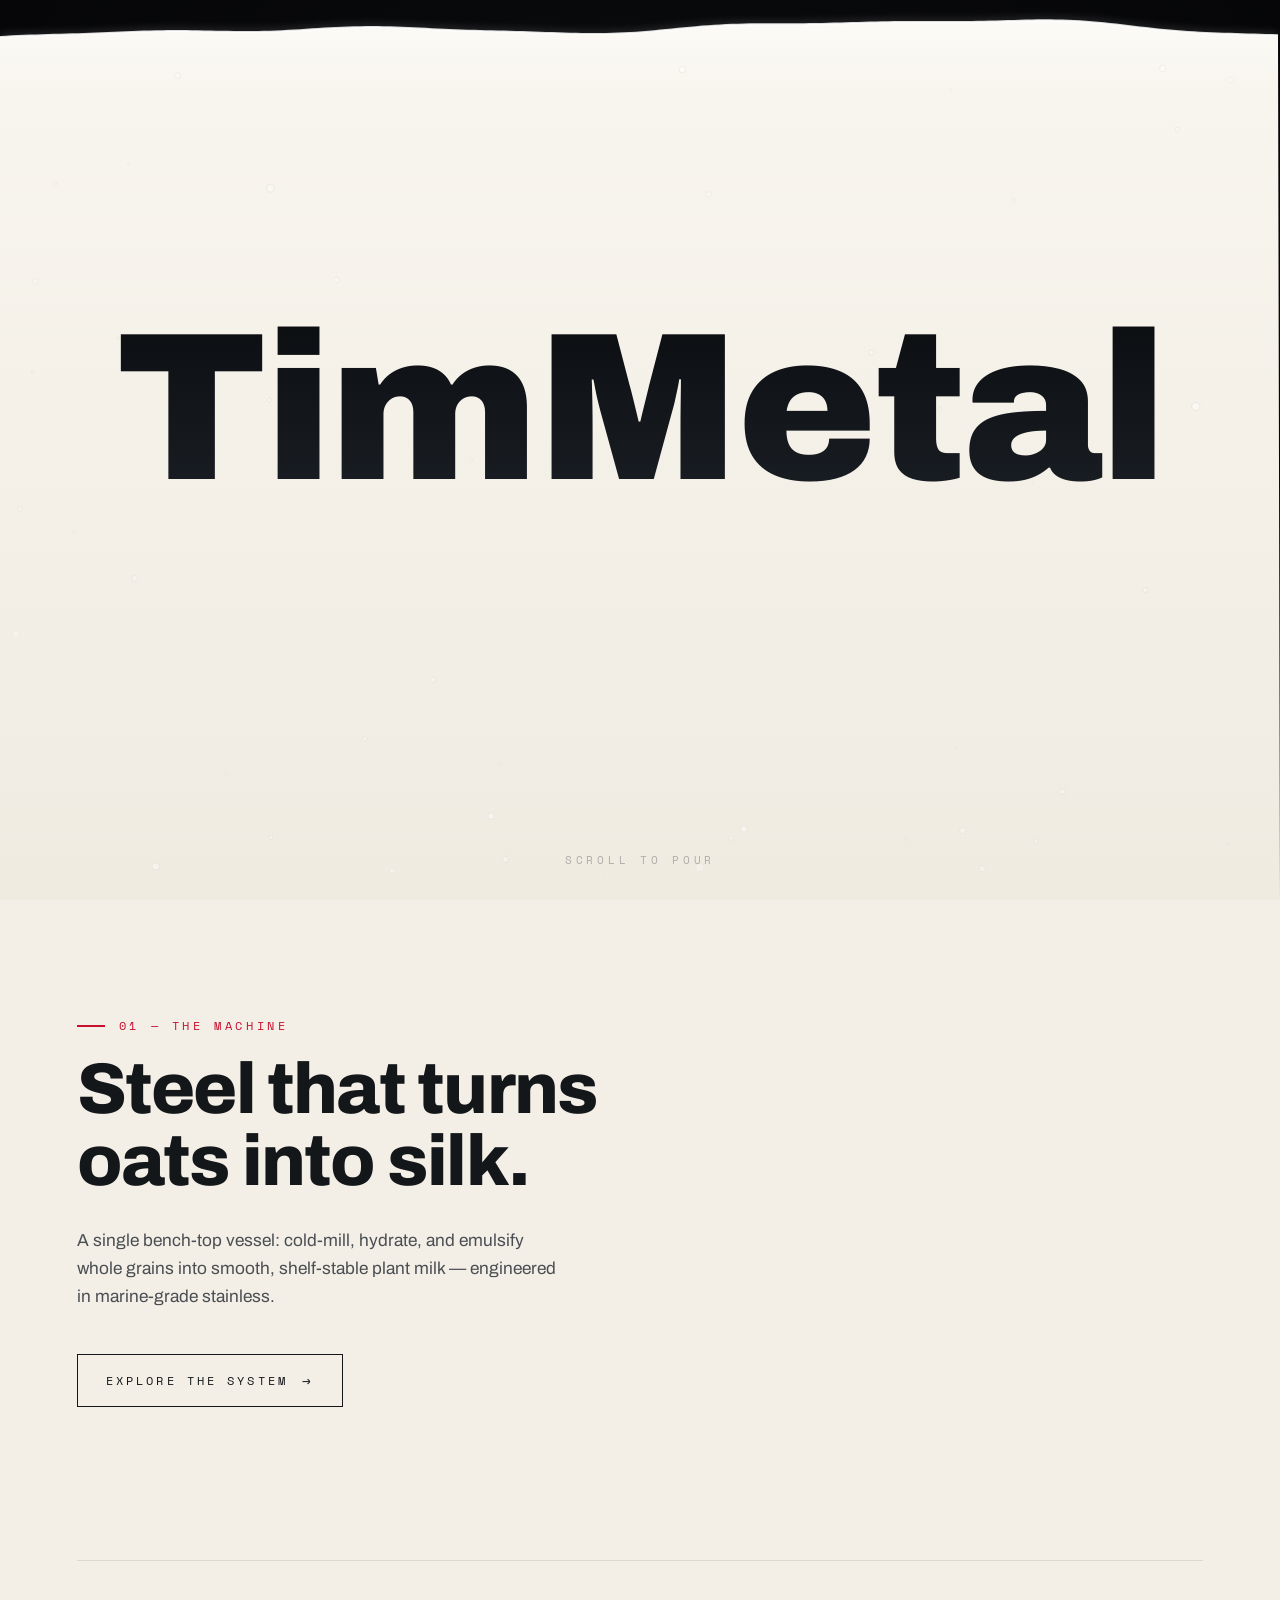
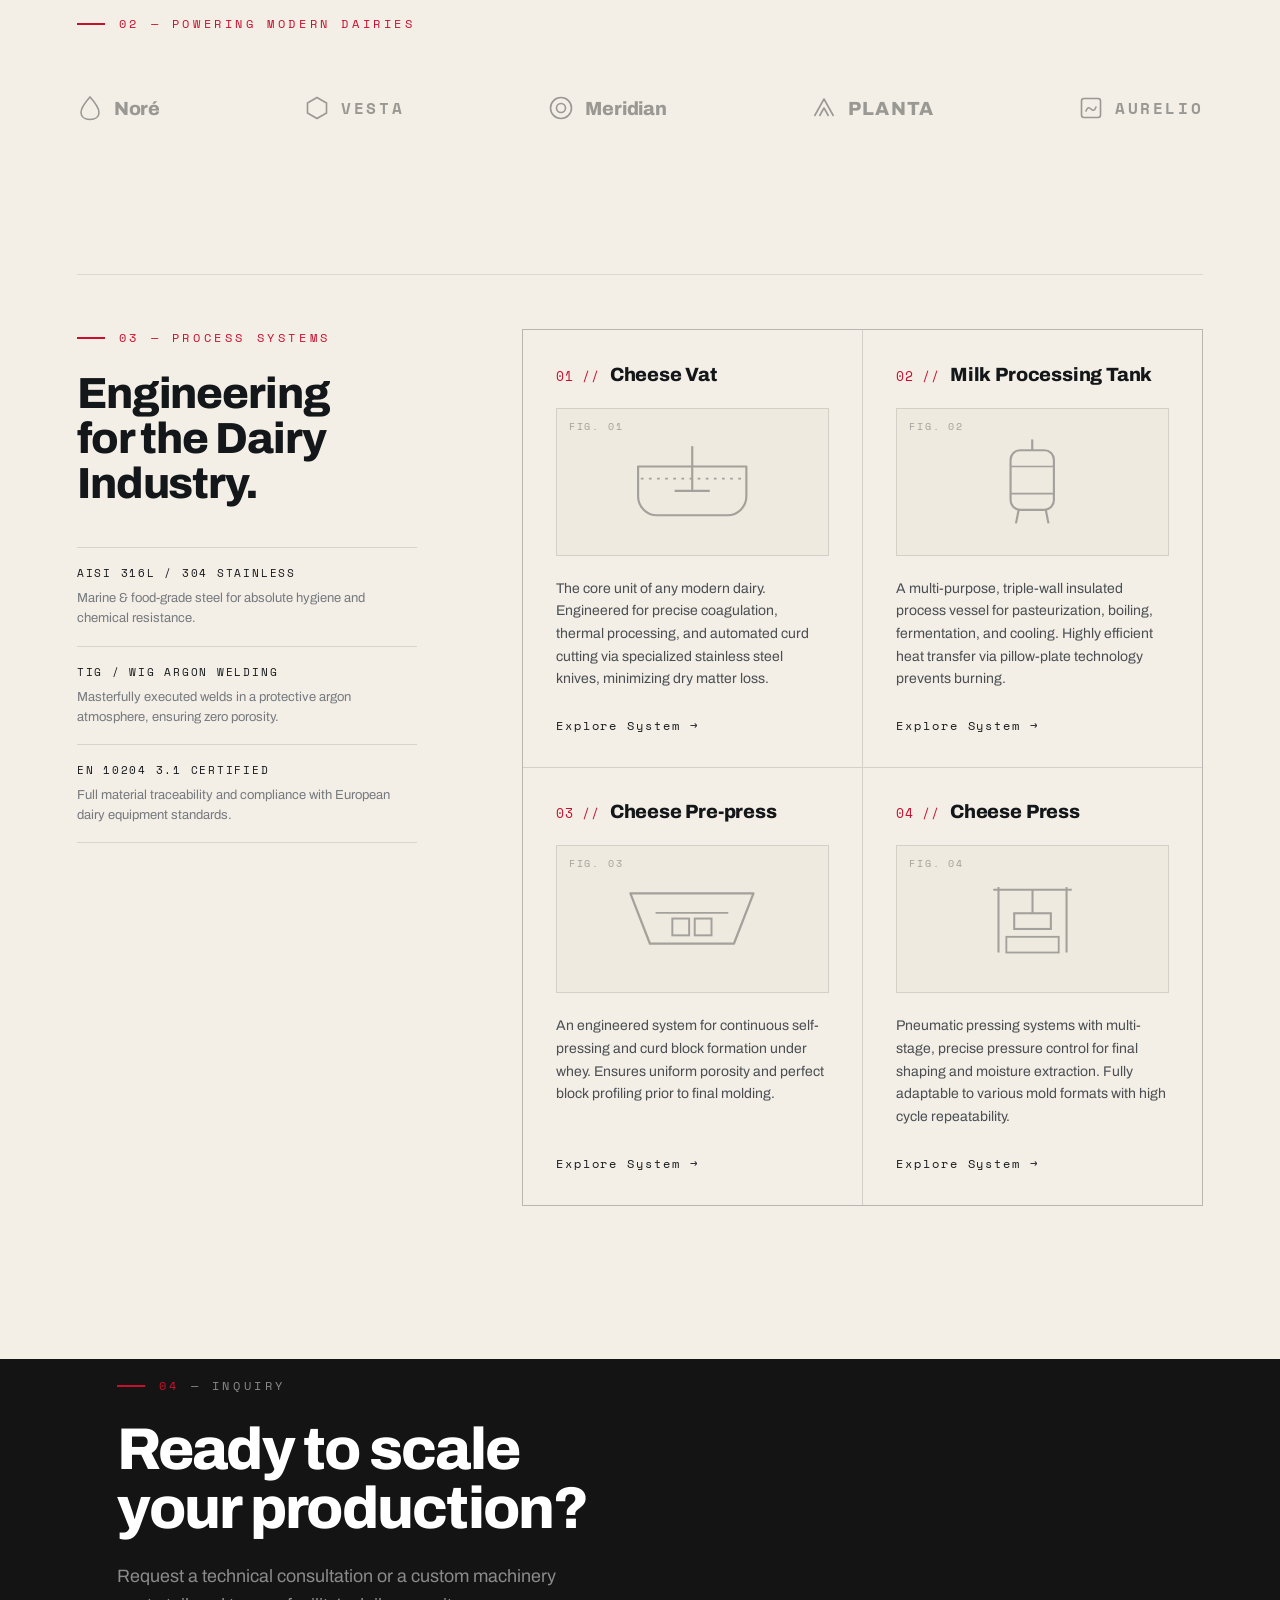
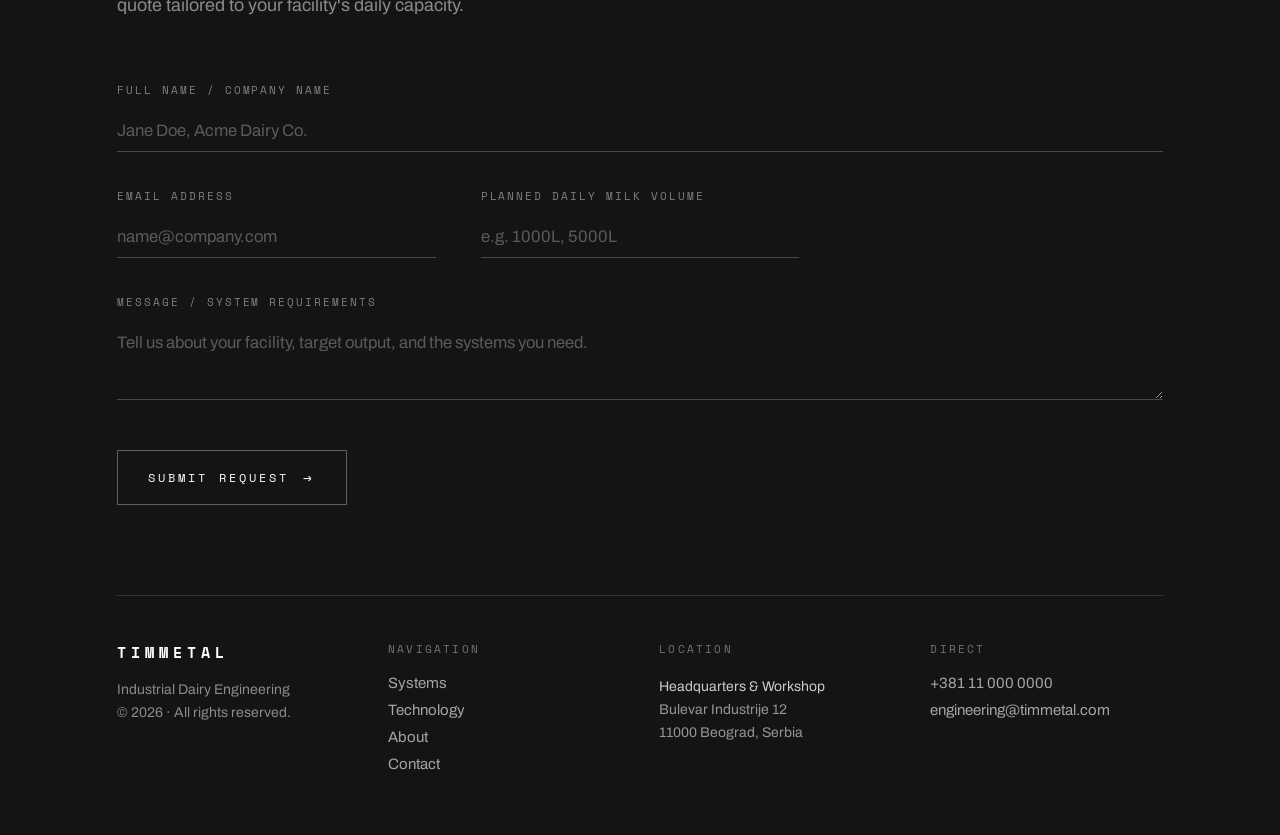
==== app/index.html @ 9f454fc5 "Dodat samo app folder" ====
<!DOCTYPE html>
<html lang="en">
<head>
<meta charset="utf-8">
<meta name="viewport" content="width=device-width, initial-scale=1">
<title>TimMetal — Industrial Dairy Engineering</title>
<meta name="description" content="TimMetal — plant-milk machines and dairy process systems, engineered in marine-grade stainless steel.">
<link rel="preconnect" href="https://fonts.googleapis.com">
<link rel="preconnect" href="https://fonts.gstatic.com" crossorigin>
<link href="https://fonts.googleapis.com/css2?family=Archivo:wght@600;800;900&family=Space+Mono:wght@400;700&display=swap" rel="stylesheet">
<link rel="stylesheet" href="./css/styles.css">
</head>
<body>
<div style="position:relative; width:100%; background:#F3EFE6; font-family:'Archivo', system-ui, sans-serif; -webkit-font-smoothing:antialiased;">

  <!-- Fixed nav — hidden until the pour completes, then fades onto the white ground -->
  <nav id="tm-nav" style="position:fixed; top:0; left:0; right:0; z-index:50; display:flex; align-items:center; justify-content:space-between; padding:22px clamp(20px,4vw,52px); opacity:0; transition:opacity .9s ease; pointer-events:none;">
    <div style="font-family:'Space Mono', monospace; font-size:13px; letter-spacing:0.34em; color:#14171A; font-weight:700;">TIMMETAL</div>
    <div style="display:flex; gap:clamp(16px,3vw,40px); font-family:'Space Mono', monospace; font-size:12px; letter-spacing:0.22em; color:#5a5e63; pointer-events:auto;">
      <span class="tm-link" style="cursor:pointer;">PRODUCT</span><span class="tm-link" style="cursor:pointer;">PROCESS</span><span class="tm-link" style="cursor:pointer;">CONTACT</span>
    </div>
  </nav>

  <!-- Cream lid: hero + main scroll up as one solid layer, wiping to reveal the dark section -->
  <div class="tm-lid">

  <!-- HERO — the canvas paints the entire reveal (black ground, ghost outline, milk, inverted text) -->
  <section style="position:relative; width:100%; height:100svh; min-height:560px; overflow:hidden; background:#050506;">
    <canvas id="tm-canvas" style="position:absolute; inset:0; width:100%; height:100%; display:block;"></canvas>

    <!-- Tagline sits just under the wordmark; fades in once the milk has settled -->
    <div id="tm-tagline" style="position:absolute; left:0; right:0; top:57%; text-align:center; opacity:0; transform:translateY(10px); transition:opacity 1s ease .2s, transform 1s ease .2s; pointer-events:none; font-family:'Space Mono', monospace; font-size:clamp(10px,1.05vw,14px); letter-spacing:0.42em; color:#3c4045;">PLANT&#8209;MILK MACHINES &middot; ENGINEERED IN STEEL</div>

    <!-- Soft scroll affordance — never a hard lock, scrolling just pours faster -->
    <div id="tm-hint" style="position:absolute; left:0; right:0; bottom:32px; text-align:center; opacity:0.5; transition:opacity .6s ease; font-family:'Space Mono', monospace; font-size:11px; letter-spacing:0.34em; color:#6a6f76; pointer-events:none;">SCROLL TO POUR</div>
  </section>

  <!-- The site continues seamlessly from the white milk ground -->
  <main style="position:relative; background:#F3EFE6; color:#14171A; padding:clamp(84px,13vh,170px) clamp(22px,6vw,96px) clamp(110px,17vh,210px);">
    <div style="max-width:1200px; margin:0 auto;">
      <div style="display:flex; align-items:center; gap:14px; font-family:'Space Mono', monospace; font-size:12px; letter-spacing:0.3em; color:var(--tm-red);"><span style="width:28px; height:2px; background:var(--tm-red);"></span>01 &mdash; THE MACHINE</div>
      <h2 style="margin:20px 0 0; font-weight:800; font-size:clamp(34px,5.6vw,78px); line-height:1.0; letter-spacing:-0.025em; max-width:15ch; text-wrap:balance;">Steel that turns oats into silk.</h2>
      <p style="margin:30px 0 0; max-width:48ch; font-size:clamp(15px,1.35vw,19px); line-height:1.6; color:#4a4e53;">A single bench-top vessel: cold-mill, hydrate, and emulsify whole grains into smooth, shelf-stable plant milk &mdash; engineered in marine-grade stainless.</p>
      <div class="tm-btn-ink" style="margin-top:44px; display:inline-flex; align-items:center; gap:14px; padding:15px 28px; border:1px solid var(--tm-ink); font-family:'Space Mono', monospace; font-size:12px; letter-spacing:0.26em; color:var(--tm-ink); cursor:pointer;">EXPLORE THE SYSTEM <span style="font-size:14px;">&rarr;</span></div>

      <!-- SECTION 2 — Social proof. Same ground, type and alignment; airy whitespace; monochrome logos that lift on hover. -->
      <section style="margin-top:clamp(96px,17vh,210px); padding-top:clamp(40px,6vh,72px); border-top:1px solid rgba(20,23,26,0.1);">
        <div style="display:flex; align-items:center; gap:14px; font-family:'Space Mono', monospace; font-size:12px; letter-spacing:0.3em; color:var(--tm-red);"><span style="width:28px; height:2px; background:var(--tm-red);"></span>02 &mdash; POWERING MODERN DAIRIES</div>

        <div style="margin-top:clamp(48px,7vh,84px); margin-bottom:clamp(16px,3vh,40px); display:flex; flex-wrap:wrap; align-items:center; justify-content:space-between; gap:clamp(36px,5vw,72px); color:#14171A;">

          <!-- Each logo: icon mark + wordmark, monochrome, dimmed by default, full strength on hover -->
          <div class="tm-logo" style="flex:0 1 auto; display:flex; align-items:center; gap:11px; opacity:0.4; cursor:pointer;">
            <svg width="26" height="26" viewBox="0 0 26 26" fill="none" aria-hidden="true"><path d="M13 2C13 2 4 12 4 17.5C4 22 8 24.5 13 24.5C18 24.5 22 22 22 17.5C22 12 13 2 13 2Z" stroke="currentColor" stroke-width="1.6"/></svg>
            <span style="font-family:'Archivo', sans-serif; font-weight:800; font-size:19px; letter-spacing:-0.01em;">Nor&eacute;</span>
          </div>

          <div class="tm-logo" style="flex:0 1 auto; display:flex; align-items:center; gap:11px; opacity:0.4; cursor:pointer;">
            <svg width="26" height="26" viewBox="0 0 26 26" fill="none" aria-hidden="true"><path d="M13 2.5L22.5 8V18L13 23.5L3.5 18V8L13 2.5Z" stroke="currentColor" stroke-width="1.6"/></svg>
            <span style="font-family:'Space Mono', monospace; font-weight:700; font-size:16px; letter-spacing:0.16em;">VESTA</span>
          </div>

          <div class="tm-logo" style="flex:0 1 auto; display:flex; align-items:center; gap:11px; opacity:0.4; cursor:pointer;">
            <svg width="26" height="26" viewBox="0 0 26 26" fill="none" aria-hidden="true"><circle cx="13" cy="13" r="10.5" stroke="currentColor" stroke-width="1.6"/><circle cx="13" cy="13" r="4.5" stroke="currentColor" stroke-width="1.6"/></svg>
            <span style="font-family:'Archivo', sans-serif; font-weight:800; font-size:19px; letter-spacing:-0.01em;">Meridian</span>
          </div>

          <div class="tm-logo" style="flex:0 1 auto; display:flex; align-items:center; gap:11px; opacity:0.4; cursor:pointer;">
            <svg width="26" height="26" viewBox="0 0 26 26" fill="none" aria-hidden="true"><path d="M3.5 21L13 4L22.5 21" stroke="currentColor" stroke-width="1.6" stroke-linejoin="round"/><path d="M8.5 21L13 13L17.5 21" stroke="currentColor" stroke-width="1.6" stroke-linejoin="round"/></svg>
            <span style="font-family:'Archivo', sans-serif; font-weight:800; font-size:19px; letter-spacing:0.06em;">PLANTA</span>
          </div>

          <div class="tm-logo" style="flex:0 1 auto; display:flex; align-items:center; gap:11px; opacity:0.4; cursor:pointer;">
            <svg width="26" height="26" viewBox="0 0 26 26" fill="none" aria-hidden="true"><rect x="3.5" y="3.5" width="19" height="19" rx="2.5" stroke="currentColor" stroke-width="1.6"/><path d="M8 16C9.5 12 11 12 13 14C15 16 16.5 16 18 12" stroke="currentColor" stroke-width="1.6" stroke-linecap="round"/></svg>
            <span style="font-family:'Space Mono', monospace; font-weight:700; font-size:16px; letter-spacing:0.16em;">AURELIO</span>
          </div>

        </div>
      </section>

      <!-- SECTION 3 — Process systems catalogue. Heading left, hairline 2x2 product grid right. -->
      <section style="margin-top:clamp(96px,17vh,210px); padding-top:clamp(40px,6vh,72px); border-top:1px solid rgba(20,23,26,0.1); display:flex; flex-wrap:wrap; gap:clamp(40px,5vw,76px);">

        <!-- Heading column — sticky so it stays locked while the cards scroll past -->
        <div data-sticky-col style="flex:1 1 300px; min-width:260px;">
          <div style="display:flex; align-items:center; gap:14px; font-family:'Space Mono', monospace; font-size:12px; letter-spacing:0.3em; color:var(--tm-red);"><span style="width:28px; height:2px; background:var(--tm-red);"></span>03 &mdash; PROCESS SYSTEMS</div>
          <h2 style="margin:26px 0 0; font-weight:800; font-size:clamp(30px,3.4vw,52px); line-height:1.03; letter-spacing:-0.025em; max-width:12ch; text-wrap:balance; color:var(--tm-ink);">Engineering for the Dairy Industry.</h2>

          <!-- Engineering-standards validation: hairline-separated, muted -->
          <div style="margin-top:clamp(34px,4.5vh,56px); max-width:340px; border-bottom:1px solid rgba(20,23,26,0.12);">
            <div style="padding:17px 0; border-top:1px solid rgba(20,23,26,0.12);">
              <div style="font-family:'Space Mono', monospace; font-size:11px; letter-spacing:0.16em; color:var(--tm-ink);">AISI 316L / 304 STAINLESS</div>
              <div style="margin-top:7px; font-size:13px; line-height:1.55; color:#76797e;">Marine &amp; food-grade steel for absolute hygiene and chemical resistance.</div>
            </div>
            <div style="padding:17px 0; border-top:1px solid rgba(20,23,26,0.12);">
              <div style="font-family:'Space Mono', monospace; font-size:11px; letter-spacing:0.16em; color:var(--tm-ink);">TIG / WIG ARGON WELDING</div>
              <div style="margin-top:7px; font-size:13px; line-height:1.55; color:#76797e;">Masterfully executed welds in a protective argon atmosphere, ensuring zero porosity.</div>
            </div>
            <div style="padding:17px 0; border-top:1px solid rgba(20,23,26,0.12);">
              <div style="font-family:'Space Mono', monospace; font-size:11px; letter-spacing:0.16em; color:var(--tm-ink);">EN 10204 3.1 CERTIFIED</div>
              <div style="margin-top:7px; font-size:13px; line-height:1.55; color:#76797e;">Full material traceability and compliance with European dairy equipment standards.</div>
            </div>
          </div>
        </div>

        <!-- Product grid: hairline separators via 1px gap over a faint ink backdrop; auto-fit collapses 2→1 col on mobile -->
        <div style="flex:2 1 520px; min-width:0; display:grid; grid-template-columns:repeat(auto-fit, minmax(min(100%, 300px), 1fr)); gap:1px; background:rgba(20,23,26,0.14); border:1px solid rgba(20,23,26,0.14);">

          <!-- 01 -->
          <div style="background:var(--tm-cream); padding:clamp(24px,2.6vw,40px); display:flex; flex-direction:column;">
            <div style="display:flex; align-items:baseline; gap:10px;">
              <span style="font-family:'Space Mono', monospace; color:var(--tm-red); font-size:13px; letter-spacing:0.06em; white-space:nowrap; flex-shrink:0;">01 //</span>
              <span style="font-family:'Archivo', sans-serif; font-weight:800; font-size:clamp(18px,1.5vw,23px); letter-spacing:-0.01em; color:var(--tm-ink);">Cheese Vat</span>
            </div>
            <div style="position:relative; margin-top:22px; height:clamp(148px,16vh,196px); display:flex; align-items:center; justify-content:center; border:1px solid rgba(20,23,26,0.12); background:#EFEAE0;">
              <span style="position:absolute; top:10px; left:12px; font-family:'Space Mono', monospace; font-size:10px; letter-spacing:0.18em; color:rgba(20,23,26,0.35);">FIG. 01</span>
              <svg width="60%" viewBox="0 0 120 70" fill="none" style="color:#14171A; opacity:0.34;"><path d="M20 24 H100 V46 a14 14 0 0 1 -14 14 H34 a14 14 0 0 1 -14 -14 Z" stroke="currentColor" stroke-width="1.6" stroke-linejoin="round"/><line x1="60" y1="9" x2="60" y2="42" stroke="currentColor" stroke-width="1.6"/><line x1="47" y1="42" x2="73" y2="42" stroke="currentColor" stroke-width="1.6"/><line x1="22" y1="33" x2="98" y2="33" stroke="currentColor" stroke-width="1.2" stroke-dasharray="2 4"/></svg>
            </div>
            <p style="margin:22px 0 0; font-size:14px; line-height:1.62; color:#4a4e53;">The core unit of any modern dairy. Engineered for precise coagulation, thermal processing, and automated curd cutting via specialized stainless steel knives, minimizing dry matter loss.</p>
            <a href="#" class="tm-link" style="margin-top:auto; padding-top:26px; display:inline-flex; align-items:center; gap:9px; font-family:'Space Mono', monospace; font-size:12px; letter-spacing:0.16em; color:var(--tm-ink); text-decoration:none;">Explore System <span>&rarr;</span></a>
          </div>

          <!-- 02 -->
          <div style="background:var(--tm-cream); padding:clamp(24px,2.6vw,40px); display:flex; flex-direction:column;">
            <div style="display:flex; align-items:baseline; gap:10px;">
              <span style="font-family:'Space Mono', monospace; color:var(--tm-red); font-size:13px; letter-spacing:0.06em; white-space:nowrap; flex-shrink:0;">02 //</span>
              <span style="font-family:'Archivo', sans-serif; font-weight:800; font-size:clamp(18px,1.5vw,23px); letter-spacing:-0.01em; color:var(--tm-ink);">Milk Processing Tank</span>
            </div>
            <div style="position:relative; margin-top:22px; height:clamp(148px,16vh,196px); display:flex; align-items:center; justify-content:center; border:1px solid rgba(20,23,26,0.12); background:#EFEAE0;">
              <span style="position:absolute; top:10px; left:12px; font-family:'Space Mono', monospace; font-size:10px; letter-spacing:0.18em; color:rgba(20,23,26,0.35);">FIG. 02</span>
              <svg width="60%" viewBox="0 0 120 70" fill="none" style="color:#14171A; opacity:0.34;"><line x1="60" y1="4" x2="60" y2="12" stroke="currentColor" stroke-width="1.6"/><rect x="44" y="12" width="32" height="44" rx="7" stroke="currentColor" stroke-width="1.6"/><line x1="44" y1="24" x2="76" y2="24" stroke="currentColor" stroke-width="1.2"/><line x1="44" y1="44" x2="76" y2="44" stroke="currentColor" stroke-width="1.2"/><line x1="50" y1="56" x2="48" y2="66" stroke="currentColor" stroke-width="1.6"/><line x1="70" y1="56" x2="72" y2="66" stroke="currentColor" stroke-width="1.6"/></svg>
            </div>
            <p style="margin:22px 0 0; font-size:14px; line-height:1.62; color:#4a4e53;">A multi-purpose, triple-wall insulated process vessel for pasteurization, boiling, fermentation, and cooling. Highly efficient heat transfer via pillow-plate technology prevents burning.</p>
            <a href="#" class="tm-link" style="margin-top:auto; padding-top:26px; display:inline-flex; align-items:center; gap:9px; font-family:'Space Mono', monospace; font-size:12px; letter-spacing:0.16em; color:var(--tm-ink); text-decoration:none;">Explore System <span>&rarr;</span></a>
          </div>

          <!-- 03 -->
          <div style="background:var(--tm-cream); padding:clamp(24px,2.6vw,40px); display:flex; flex-direction:column;">
            <div style="display:flex; align-items:baseline; gap:10px;">
              <span style="font-family:'Space Mono', monospace; color:var(--tm-red); font-size:13px; letter-spacing:0.06em; white-space:nowrap; flex-shrink:0;">03 //</span>
              <span style="font-family:'Archivo', sans-serif; font-weight:800; font-size:clamp(18px,1.5vw,23px); letter-spacing:-0.01em; color:var(--tm-ink);">Cheese Pre-press</span>
            </div>
            <div style="position:relative; margin-top:22px; height:clamp(148px,16vh,196px); display:flex; align-items:center; justify-content:center; border:1px solid rgba(20,23,26,0.12); background:#EFEAE0;">
              <span style="position:absolute; top:10px; left:12px; font-family:'Space Mono', monospace; font-size:10px; letter-spacing:0.18em; color:rgba(20,23,26,0.35);">FIG. 03</span>
              <svg width="62%" viewBox="0 0 120 70" fill="none" style="color:#14171A; opacity:0.34;"><path d="M16 16 H104 L90 52 H30 Z" stroke="currentColor" stroke-width="1.6" stroke-linejoin="round"/><line x1="34" y1="30" x2="86" y2="30" stroke="currentColor" stroke-width="1.2"/><rect x="46" y="34" width="12" height="12" stroke="currentColor" stroke-width="1.4"/><rect x="62" y="34" width="12" height="12" stroke="currentColor" stroke-width="1.4"/></svg>
            </div>
            <p style="margin:22px 0 0; font-size:14px; line-height:1.62; color:#4a4e53;">An engineered system for continuous self-pressing and curd block formation under whey. Ensures uniform porosity and perfect block profiling prior to final molding.</p>
            <a href="#" class="tm-link" style="margin-top:auto; padding-top:26px; display:inline-flex; align-items:center; gap:9px; font-family:'Space Mono', monospace; font-size:12px; letter-spacing:0.16em; color:var(--tm-ink); text-decoration:none;">Explore System <span>&rarr;</span></a>
          </div>

          <!-- 04 -->
          <div style="background:var(--tm-cream); padding:clamp(24px,2.6vw,40px); display:flex; flex-direction:column;">
            <div style="display:flex; align-items:baseline; gap:10px;">
              <span style="font-family:'Space Mono', monospace; color:var(--tm-red); font-size:13px; letter-spacing:0.06em; white-space:nowrap; flex-shrink:0;">04 //</span>
              <span style="font-family:'Archivo', sans-serif; font-weight:800; font-size:clamp(18px,1.5vw,23px); letter-spacing:-0.01em; color:var(--tm-ink);">Cheese Press</span>
            </div>
            <div style="position:relative; margin-top:22px; height:clamp(148px,16vh,196px); display:flex; align-items:center; justify-content:center; border:1px solid rgba(20,23,26,0.12); background:#EFEAE0;">
              <span style="position:absolute; top:10px; left:12px; font-family:'Space Mono', monospace; font-size:10px; letter-spacing:0.18em; color:rgba(20,23,26,0.35);">FIG. 04</span>
              <svg width="58%" viewBox="0 0 120 70" fill="none" style="color:#14171A; opacity:0.34;"><line x1="34" y1="10" x2="34" y2="60" stroke="currentColor" stroke-width="1.6"/><line x1="86" y1="10" x2="86" y2="60" stroke="currentColor" stroke-width="1.6"/><line x1="30" y1="12" x2="90" y2="12" stroke="currentColor" stroke-width="1.6"/><line x1="60" y1="12" x2="60" y2="30" stroke="currentColor" stroke-width="1.6"/><rect x="46" y="30" width="28" height="12" stroke="currentColor" stroke-width="1.6"/><rect x="40" y="48" width="40" height="12" stroke="currentColor" stroke-width="1.4"/></svg>
            </div>
            <p style="margin:22px 0 0; font-size:14px; line-height:1.62; color:#4a4e53;">Pneumatic pressing systems with multi-stage, precise pressure control for final shaping and moisture extraction. Fully adaptable to various mold formats with high cycle repeatability.</p>
            <a href="#" class="tm-link" style="margin-top:auto; padding-top:26px; display:inline-flex; align-items:center; gap:9px; font-family:'Space Mono', monospace; font-size:12px; letter-spacing:0.16em; color:var(--tm-ink); text-decoration:none;">Explore System <span>&rarr;</span></a>
          </div>

        </div>
      </section>
    </div>
  </main>
  </div>

  <!-- SECTION 4 — Inquiry + footer. Dark layer revealed as the cream lid lifts away. -->
  <section class="tm-reveal" style="background:#141414; color:#fff; font-family:'Archivo', system-ui, sans-serif;">

    <div style="max-width:1200px; margin:0 auto; padding:clamp(8px,2vh,28px) clamp(22px,6vw,96px) clamp(48px,7vh,88px);">

      <!-- Inquiry intro -->
      <div style="display:flex; align-items:center; gap:14px; font-family:'Space Mono', monospace; font-size:12px; letter-spacing:0.3em;"><span style="width:28px; height:2px; background:var(--tm-red);"></span><span><span style="color:var(--tm-red);">04</span><span style="color:rgba(255,255,255,0.5);"> &mdash; INQUIRY</span></span></div>
      <h2 style="margin:26px 0 0; font-weight:800; font-size:clamp(32px,4.6vw,68px); line-height:1.0; letter-spacing:-0.03em; max-width:14ch; text-wrap:balance; color:#fff;">Ready to scale your production?</h2>
      <p style="margin:24px 0 0; max-width:48ch; font-size:clamp(15px,1.4vw,19px); line-height:1.6; color:rgba(255,255,255,0.5);">Request a technical consultation or a custom machinery quote tailored to your facility's daily capacity.</p>

      <!-- B2B contact form: clean underline fields, no boxes -->
      <form onsubmit="return false" style="margin-top:clamp(48px,7vh,84px); display:grid; grid-template-columns:repeat(auto-fit, minmax(240px, 1fr)); column-gap:clamp(28px,3.5vw,56px); row-gap:clamp(30px,4vh,42px);">

        <div style="grid-column:1 / -1; display:flex; flex-direction:column; gap:11px;">
          <label style="font-family:'Space Mono', monospace; font-size:11px; letter-spacing:0.18em; color:rgba(255,255,255,0.45);">FULL NAME / COMPANY NAME</label>
          <input type="text" placeholder="Jane Doe, Acme Dairy Co." class="tm-field" style="width:100%; background:transparent; border:none; border-bottom:1px solid rgba(255,255,255,0.22); color:#fff; font-family:'Archivo', sans-serif; font-size:clamp(15px,1.3vw,17px); padding:12px 0; outline:none;" />
        </div>

        <div style="display:flex; flex-direction:column; gap:11px;">
          <label style="font-family:'Space Mono', monospace; font-size:11px; letter-spacing:0.18em; color:rgba(255,255,255,0.45);">EMAIL ADDRESS</label>
          <input type="email" placeholder="name@company.com" class="tm-field" style="width:100%; background:transparent; border:none; border-bottom:1px solid rgba(255,255,255,0.22); color:#fff; font-family:'Archivo', sans-serif; font-size:clamp(15px,1.3vw,17px); padding:12px 0; outline:none;" />
        </div>

        <div style="display:flex; flex-direction:column; gap:11px;">
          <label style="font-family:'Space Mono', monospace; font-size:11px; letter-spacing:0.18em; color:rgba(255,255,255,0.45);">PLANNED DAILY MILK VOLUME</label>
          <input type="text" placeholder="e.g. 1000L, 5000L" class="tm-field" style="width:100%; background:transparent; border:none; border-bottom:1px solid rgba(255,255,255,0.22); color:#fff; font-family:'Archivo', sans-serif; font-size:clamp(15px,1.3vw,17px); padding:12px 0; outline:none;" />
        </div>

        <div style="grid-column:1 / -1; display:flex; flex-direction:column; gap:11px;">
          <label style="font-family:'Space Mono', monospace; font-size:11px; letter-spacing:0.18em; color:rgba(255,255,255,0.45);">MESSAGE / SYSTEM REQUIREMENTS</label>
          <textarea rows="3" placeholder="Tell us about your facility, target output, and the systems you need." class="tm-field" style="width:100%; background:transparent; border:none; border-bottom:1px solid rgba(255,255,255,0.22); color:#fff; font-family:'Archivo', sans-serif; font-size:clamp(15px,1.3vw,17px); padding:12px 0; outline:none; resize:vertical;"></textarea>
        </div>

        <button type="button" class="tm-submit" style="grid-column:1 / -1; justify-self:start; margin-top:14px; display:inline-flex; align-items:center; gap:14px; padding:16px 30px; background:transparent; border:1px solid rgba(255,255,255,0.32); font-family:'Space Mono', monospace; font-size:12px; letter-spacing:0.26em; color:#fff; cursor:pointer;">SUBMIT REQUEST <span style="font-size:14px;">&rarr;</span></button>
      </form>

      <!-- Footer -->
      <div style="margin-top:clamp(64px,10vh,118px); padding-top:clamp(40px,5vh,60px); border-top:1px solid rgba(255,255,255,0.12); display:grid; grid-template-columns:repeat(auto-fit, minmax(180px, 1fr)); gap:clamp(32px,3vw,48px);">

        <!-- Col 1 — brand -->
        <div>
          <div style="font-family:'Space Mono', monospace; font-size:15px; letter-spacing:0.34em; color:#fff; font-weight:700;">TIMMETAL</div>
          <div style="margin-top:16px; font-size:14px; line-height:1.6; color:rgba(255,255,255,0.5);">Industrial Dairy Engineering<br />&copy; 2026 &middot; All rights reserved.</div>
        </div>

        <!-- Col 2 — navigation -->
        <div>
          <div style="font-family:'Space Mono', monospace; font-size:11px; letter-spacing:0.2em; color:rgba(255,255,255,0.4);">NAVIGATION</div>
          <div style="margin-top:18px; display:flex; flex-direction:column; gap:11px; font-size:15px;">
            <a href="#" class="tm-link" style="color:rgba(255,255,255,0.62); text-decoration:none;">Systems</a>
            <a href="#" class="tm-link" style="color:rgba(255,255,255,0.62); text-decoration:none;">Technology</a>
            <a href="#" class="tm-link" style="color:rgba(255,255,255,0.62); text-decoration:none;">About</a>
            <a href="#" class="tm-link" style="color:rgba(255,255,255,0.62); text-decoration:none;">Contact</a>
          </div>
        </div>

        <!-- Col 3 — location -->
        <div>
          <div style="font-family:'Space Mono', monospace; font-size:11px; letter-spacing:0.2em; color:rgba(255,255,255,0.4);">LOCATION</div>
          <div style="margin-top:18px; font-size:14px; line-height:1.65; color:rgba(255,255,255,0.55);">
            <div style="color:rgba(255,255,255,0.78);">Headquarters &amp; Workshop</div>
            Bulevar Industrije 12<br />11000 Beograd, Serbia
          </div>
        </div>

        <!-- Col 4 — direct contact -->
        <div>
          <div style="font-family:'Space Mono', monospace; font-size:11px; letter-spacing:0.2em; color:rgba(255,255,255,0.4);">DIRECT</div>
          <div style="margin-top:18px; display:flex; flex-direction:column; gap:11px; font-size:15px;">
            <a href="tel:+381110000000" class="tm-link" style="color:rgba(255,255,255,0.62); text-decoration:none;">+381 11 000 0000</a>
            <a href="mailto:engineering@timmetal.com" class="tm-link" style="color:rgba(255,255,255,0.62); text-decoration:none;">engineering@timmetal.com</a>
          </div>
        </div>

      </div>
    </div>
  </section>
</div>

<script src="./js/hero.js"></script>
</body>
</html>
---- app/css/styles.css ----
/* ── TimMetal global design tokens ───────────────────────────────
   Three primaries: industrial steel-black, warm cream canvas, and
   the sharp accent red. Red is reserved for small, precise markers —
   index labels, hairline ticks, and interactive hovers. */
:root {
  --tm-black: #050506;   /* hero ground */
  --tm-cream: #F3EFE6;   /* canvas / page */
  --tm-ink:   #14171A;   /* primary text + wordmark steel */
  --tm-red:   #C8102E;   /* PRIMARY ACCENT — sharp industrial red */
  --tm-red-deep: #A20D24;/* pressed / deep accent */
}

* { box-sizing: border-box; }
html, body { margin: 0; }
body {
  background: var(--tm-black);
  font-family: 'Archivo', system-ui, sans-serif;
  -webkit-font-smoothing: antialiased;
}
input::placeholder, textarea::placeholder { color: rgba(255, 255, 255, 0.3); }

/* Sticky heading only once the layout is genuinely two columns —
   prevents a tall pinned header overlapping cards on stacked/mobile. */
@media (min-width: 1000px) {
  [data-sticky-col] { position: sticky; top: 100px; align-self: flex-start; }
}

/* ── Wipe & Reveal ───────────────────────────────────────────────
   The cream content is a solid lid (z-2) that scrolls up and off;
   the dark inquiry layer (z-1) sits in normal flow underneath so the
   WHOLE inquiry + footer is always reachable. Razor-sharp cream->dark
   edge retained (no gradient). */
.tm-lid    { position: relative; z-index: 2; background: var(--tm-cream); }
.tm-reveal { position: relative; z-index: 1; }

/* ── Interactive states ──────────────────────────────────────────
   Ported from the prototype's style-hover / style-focus attributes. */

/* Red-on-hover text links (nav, card CTAs, footer links) */
.tm-link { transition: color .3s ease; }
.tm-link:hover { color: var(--tm-red); }

/* Outlined ink button → red on hover (EXPLORE THE SYSTEM) */
.tm-btn-ink { transition: color .3s ease, border-color .3s ease; }
.tm-btn-ink:hover { color: var(--tm-red); border-color: var(--tm-red); }

/* Social-proof logos: dimmed by default, full strength on hover */
.tm-logo { transition: opacity .45s ease; }
.tm-logo:hover { opacity: 1; }

/* Underline form fields → red bottom border on focus */
.tm-field { transition: border-color .3s ease; }
.tm-field:focus { border-bottom-color: var(--tm-red); }

/* Submit button: fills red on hover */
.tm-submit { transition: background-color .3s ease, border-color .3s ease; }
.tm-submit:hover { background-color: var(--tm-red); border-color: var(--tm-red); }
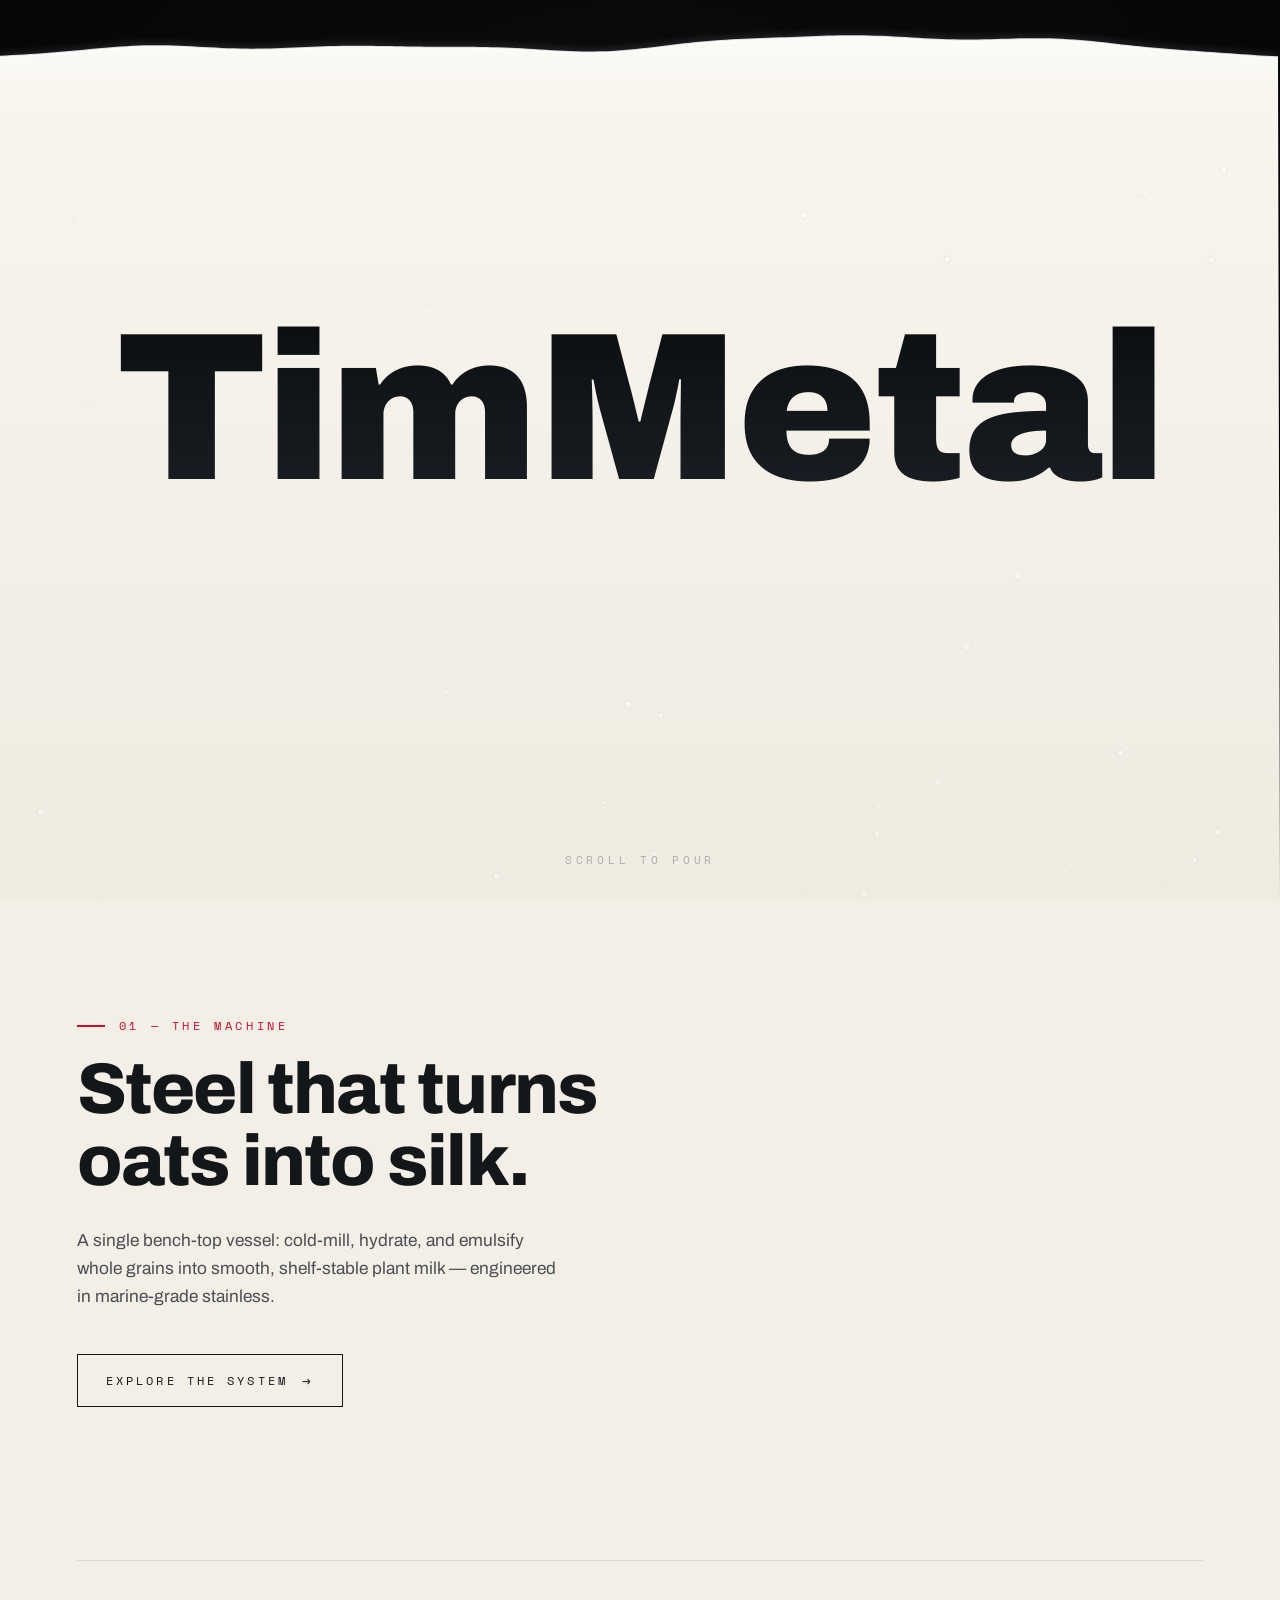
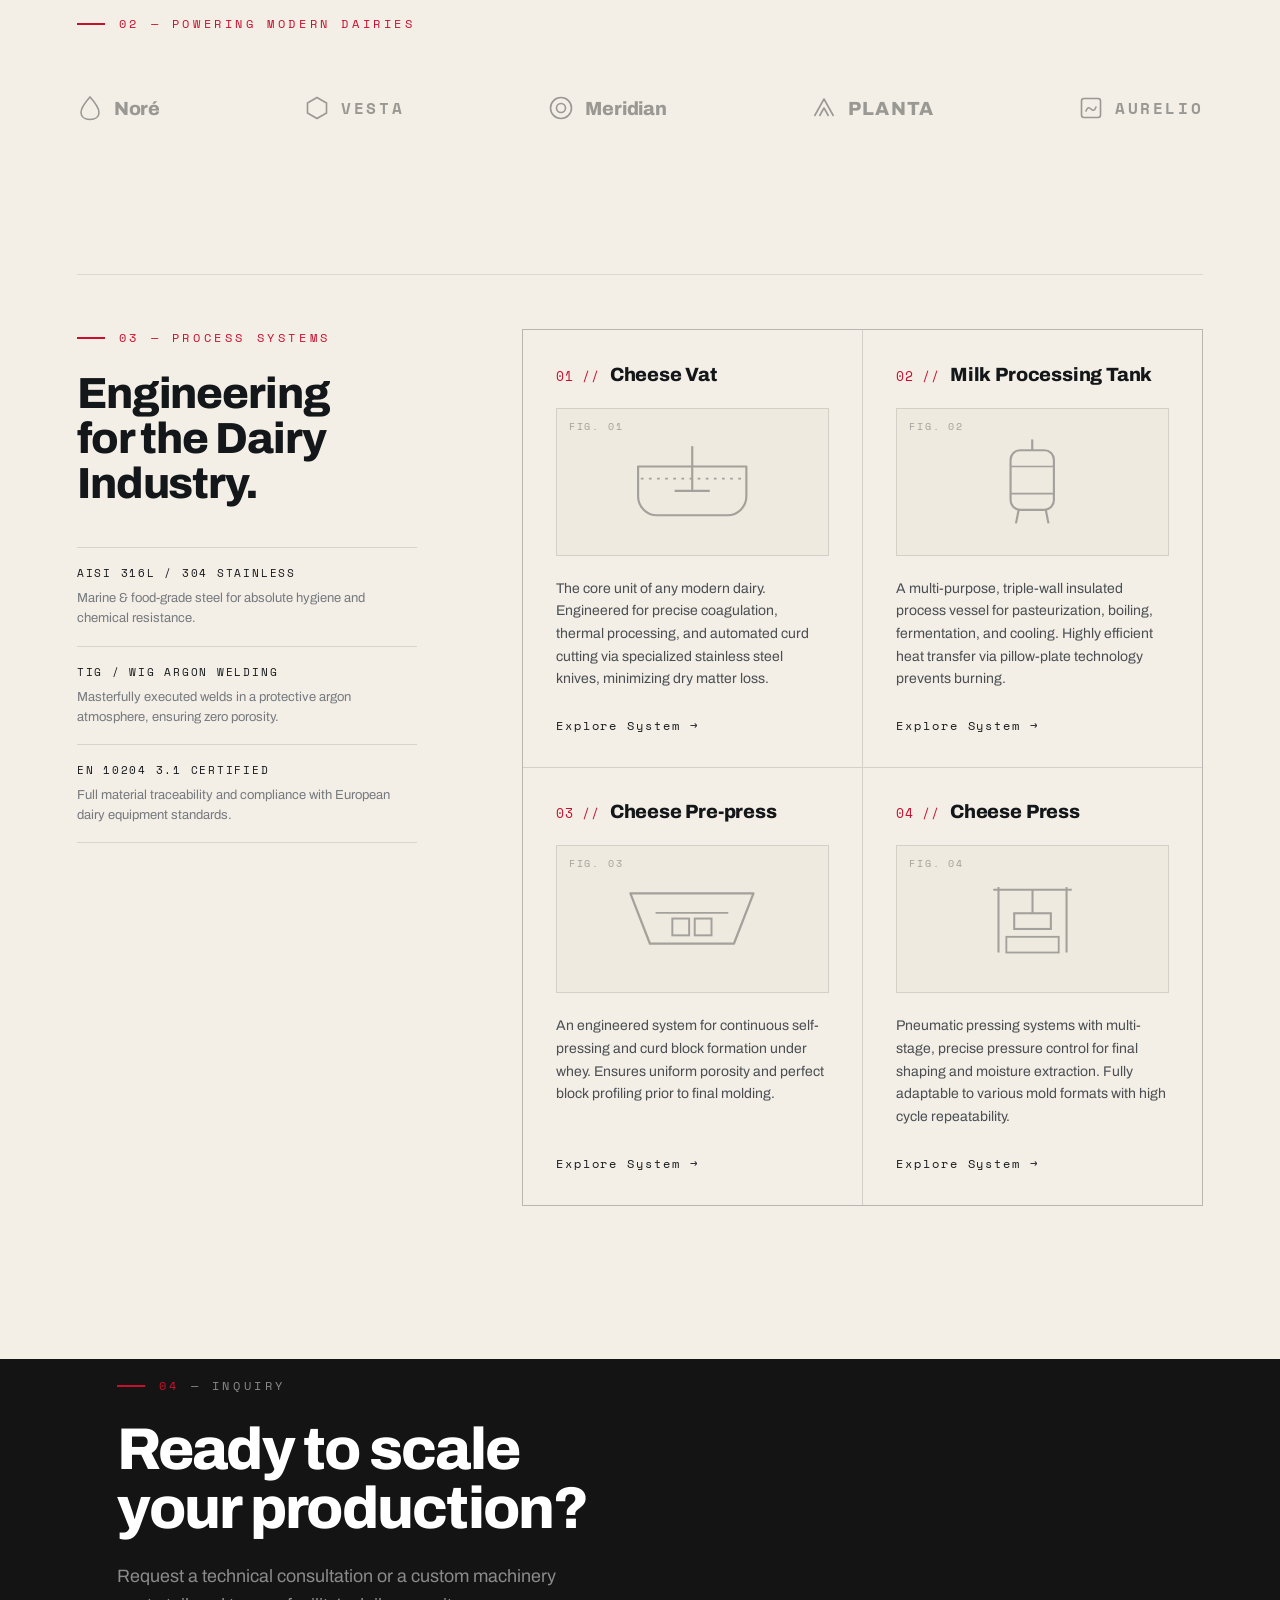
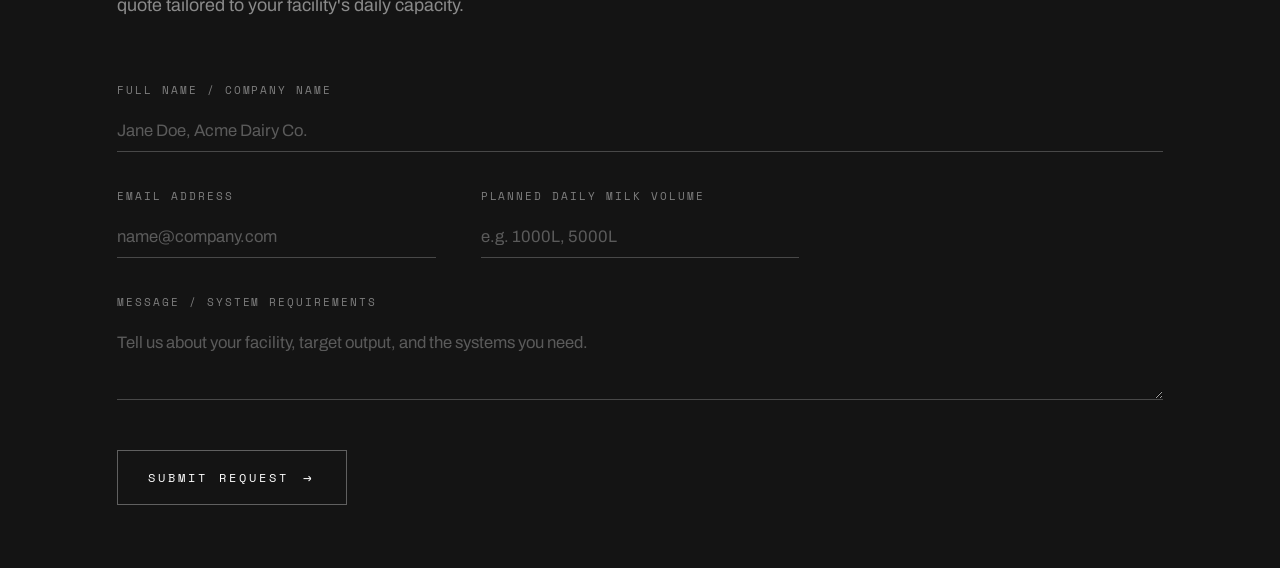
==== commit 3b13bff6: "Add products catalogue + per-product routes, footer, Vercel config - /products catalogue and /produc" ====
--- a/app/index.html
+++ b/app/index.html
@@ -13,13 +13,8 @@
 <body>
 <div style="position:relative; width:100%; background:#F3EFE6; font-family:'Archivo', system-ui, sans-serif; -webkit-font-smoothing:antialiased;">
 
-  <!-- Fixed nav — hidden until the pour completes, then fades onto the white ground -->
-  <nav id="tm-nav" style="position:fixed; top:0; left:0; right:0; z-index:50; display:flex; align-items:center; justify-content:space-between; padding:22px clamp(20px,4vw,52px); opacity:0; transition:opacity .9s ease; pointer-events:none;">
-    <div style="font-family:'Space Mono', monospace; font-size:13px; letter-spacing:0.34em; color:#14171A; font-weight:700;">TIMMETAL</div>
-    <div style="display:flex; gap:clamp(16px,3vw,40px); font-family:'Space Mono', monospace; font-size:12px; letter-spacing:0.22em; color:#5a5e63; pointer-events:auto;">
-      <span class="tm-link" style="cursor:pointer;">PRODUCT</span><span class="tm-link" style="cursor:pointer;">PROCESS</span><span class="tm-link" style="cursor:pointer;">CONTACT</span>
-    </div>
-  </nav>
+  <!-- Fixed nav — shared partial, injected by include.js -->
+  <div data-include="nav"></div>
 
   <!-- Cream lid: hero + main scroll up as one solid layer, wiping to reveal the dark section -->
   <div class="tm-lid">
@@ -169,7 +164,7 @@
   </div>
 
   <!-- SECTION 4 — Inquiry + footer. Dark layer revealed as the cream lid lifts away. -->
-  <section class="tm-reveal" style="background:#141414; color:#fff; font-family:'Archivo', system-ui, sans-serif;">
+  <section id="inquiry" class="tm-reveal" style="background:#141414; color:#fff; font-family:'Archivo', system-ui, sans-serif;">
 
     <div style="max-width:1200px; margin:0 auto; padding:clamp(8px,2vh,28px) clamp(22px,6vw,96px) clamp(48px,7vh,88px);">
 
@@ -204,49 +199,13 @@
         <button type="button" class="tm-submit" style="grid-column:1 / -1; justify-self:start; margin-top:14px; display:inline-flex; align-items:center; gap:14px; padding:16px 30px; background:transparent; border:1px solid rgba(255,255,255,0.32); font-family:'Space Mono', monospace; font-size:12px; letter-spacing:0.26em; color:#fff; cursor:pointer;">SUBMIT REQUEST <span style="font-size:14px;">&rarr;</span></button>
       </form>
 
-      <!-- Footer -->
-      <div style="margin-top:clamp(64px,10vh,118px); padding-top:clamp(40px,5vh,60px); border-top:1px solid rgba(255,255,255,0.12); display:grid; grid-template-columns:repeat(auto-fit, minmax(180px, 1fr)); gap:clamp(32px,3vw,48px);">
-
-        <!-- Col 1 — brand -->
-        <div>
-          <div style="font-family:'Space Mono', monospace; font-size:15px; letter-spacing:0.34em; color:#fff; font-weight:700;">TIMMETAL</div>
-          <div style="margin-top:16px; font-size:14px; line-height:1.6; color:rgba(255,255,255,0.5);">Industrial Dairy Engineering<br />&copy; 2026 &middot; All rights reserved.</div>
-        </div>
-
-        <!-- Col 2 — navigation -->
-        <div>
-          <div style="font-family:'Space Mono', monospace; font-size:11px; letter-spacing:0.2em; color:rgba(255,255,255,0.4);">NAVIGATION</div>
-          <div style="margin-top:18px; display:flex; flex-direction:column; gap:11px; font-size:15px;">
-            <a href="#" class="tm-link" style="color:rgba(255,255,255,0.62); text-decoration:none;">Systems</a>
-            <a href="#" class="tm-link" style="color:rgba(255,255,255,0.62); text-decoration:none;">Technology</a>
-            <a href="#" class="tm-link" style="color:rgba(255,255,255,0.62); text-decoration:none;">About</a>
-            <a href="#" class="tm-link" style="color:rgba(255,255,255,0.62); text-decoration:none;">Contact</a>
-          </div>
-        </div>
-
-        <!-- Col 3 — location -->
-        <div>
-          <div style="font-family:'Space Mono', monospace; font-size:11px; letter-spacing:0.2em; color:rgba(255,255,255,0.4);">LOCATION</div>
-          <div style="margin-top:18px; font-size:14px; line-height:1.65; color:rgba(255,255,255,0.55);">
-            <div style="color:rgba(255,255,255,0.78);">Headquarters &amp; Workshop</div>
-            Bulevar Industrije 12<br />11000 Beograd, Serbia
-          </div>
-        </div>
-
-        <!-- Col 4 — direct contact -->
-        <div>
-          <div style="font-family:'Space Mono', monospace; font-size:11px; letter-spacing:0.2em; color:rgba(255,255,255,0.4);">DIRECT</div>
-          <div style="margin-top:18px; display:flex; flex-direction:column; gap:11px; font-size:15px;">
-            <a href="tel:+381110000000" class="tm-link" style="color:rgba(255,255,255,0.62); text-decoration:none;">+381 11 000 0000</a>
-            <a href="mailto:engineering@timmetal.com" class="tm-link" style="color:rgba(255,255,255,0.62); text-decoration:none;">engineering@timmetal.com</a>
-          </div>
-        </div>
-
-      </div>
+      <!-- Footer — shared partial, injected by include.js -->
+      <div data-include="footer"></div>
     </div>
   </section>
 </div>
 
+<script src="/js/include.js"></script>
 <script src="./js/hero.js"></script>
 </body>
 </html>
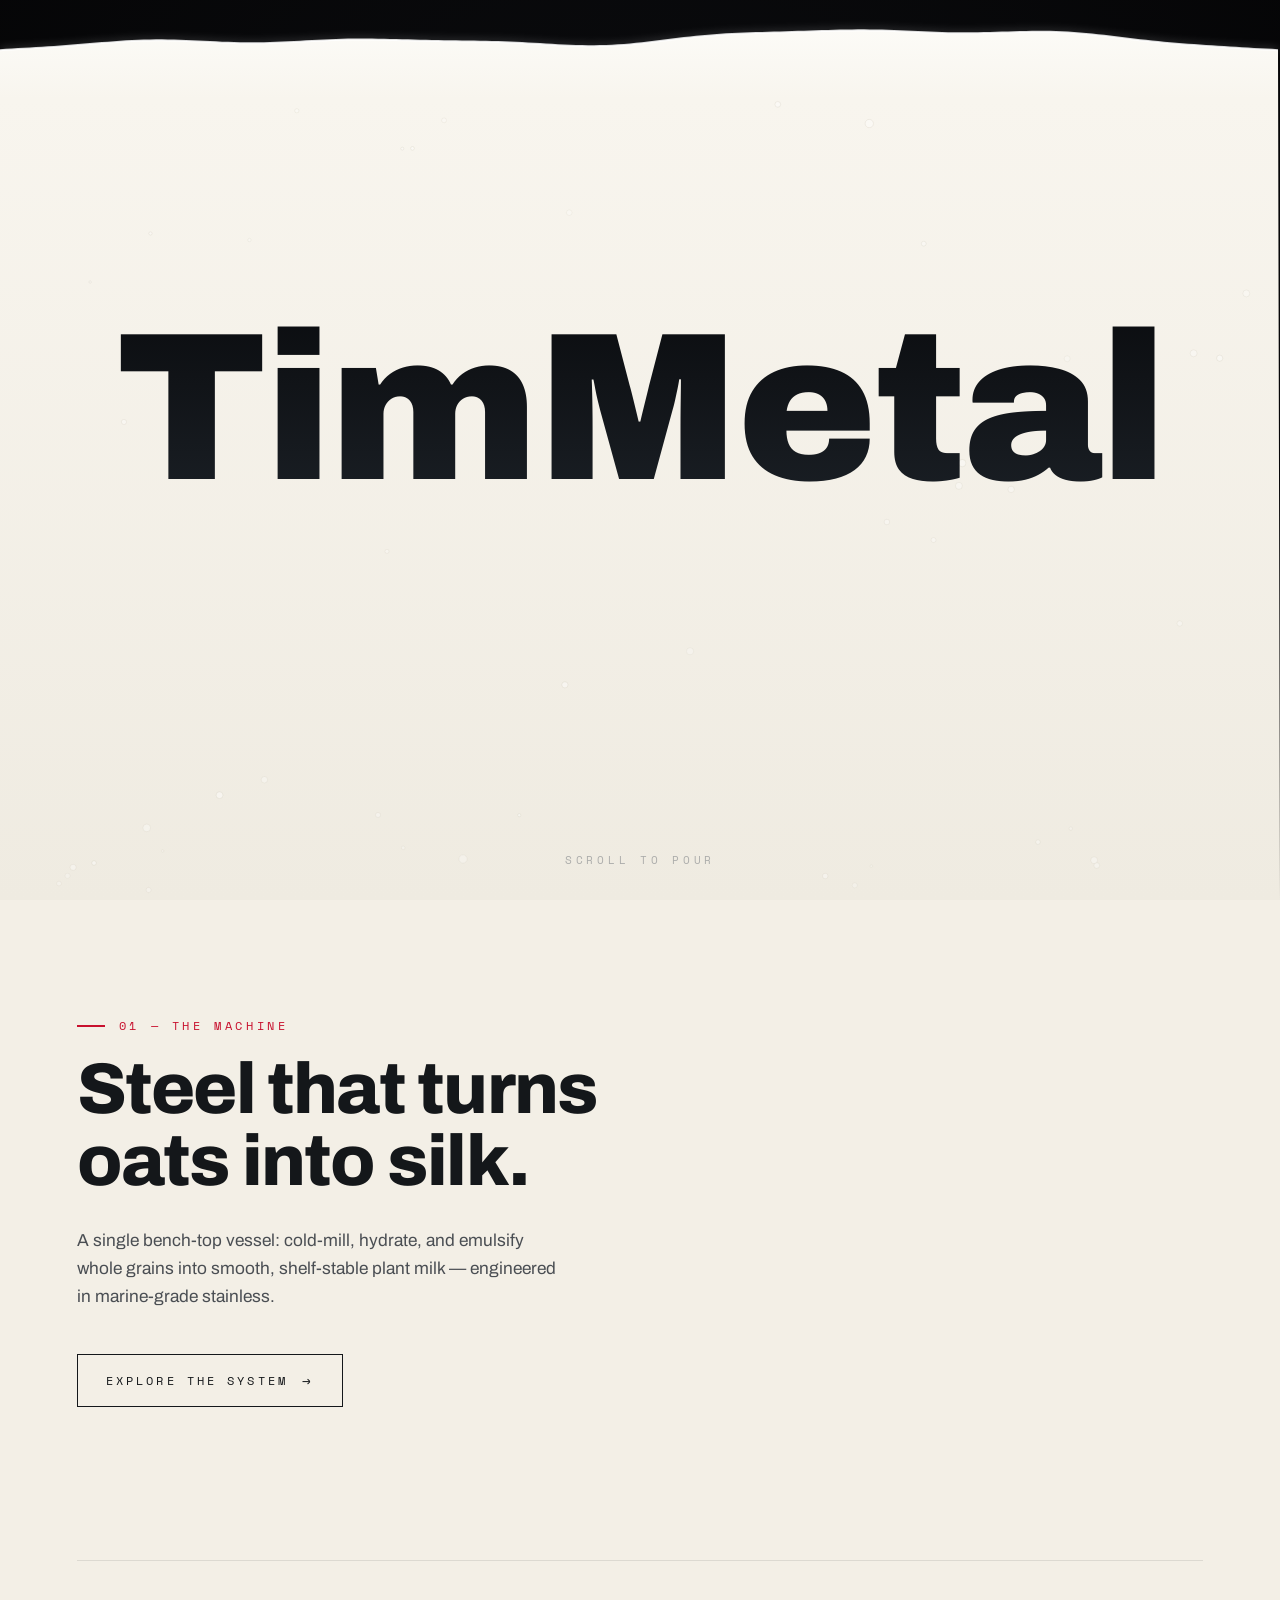
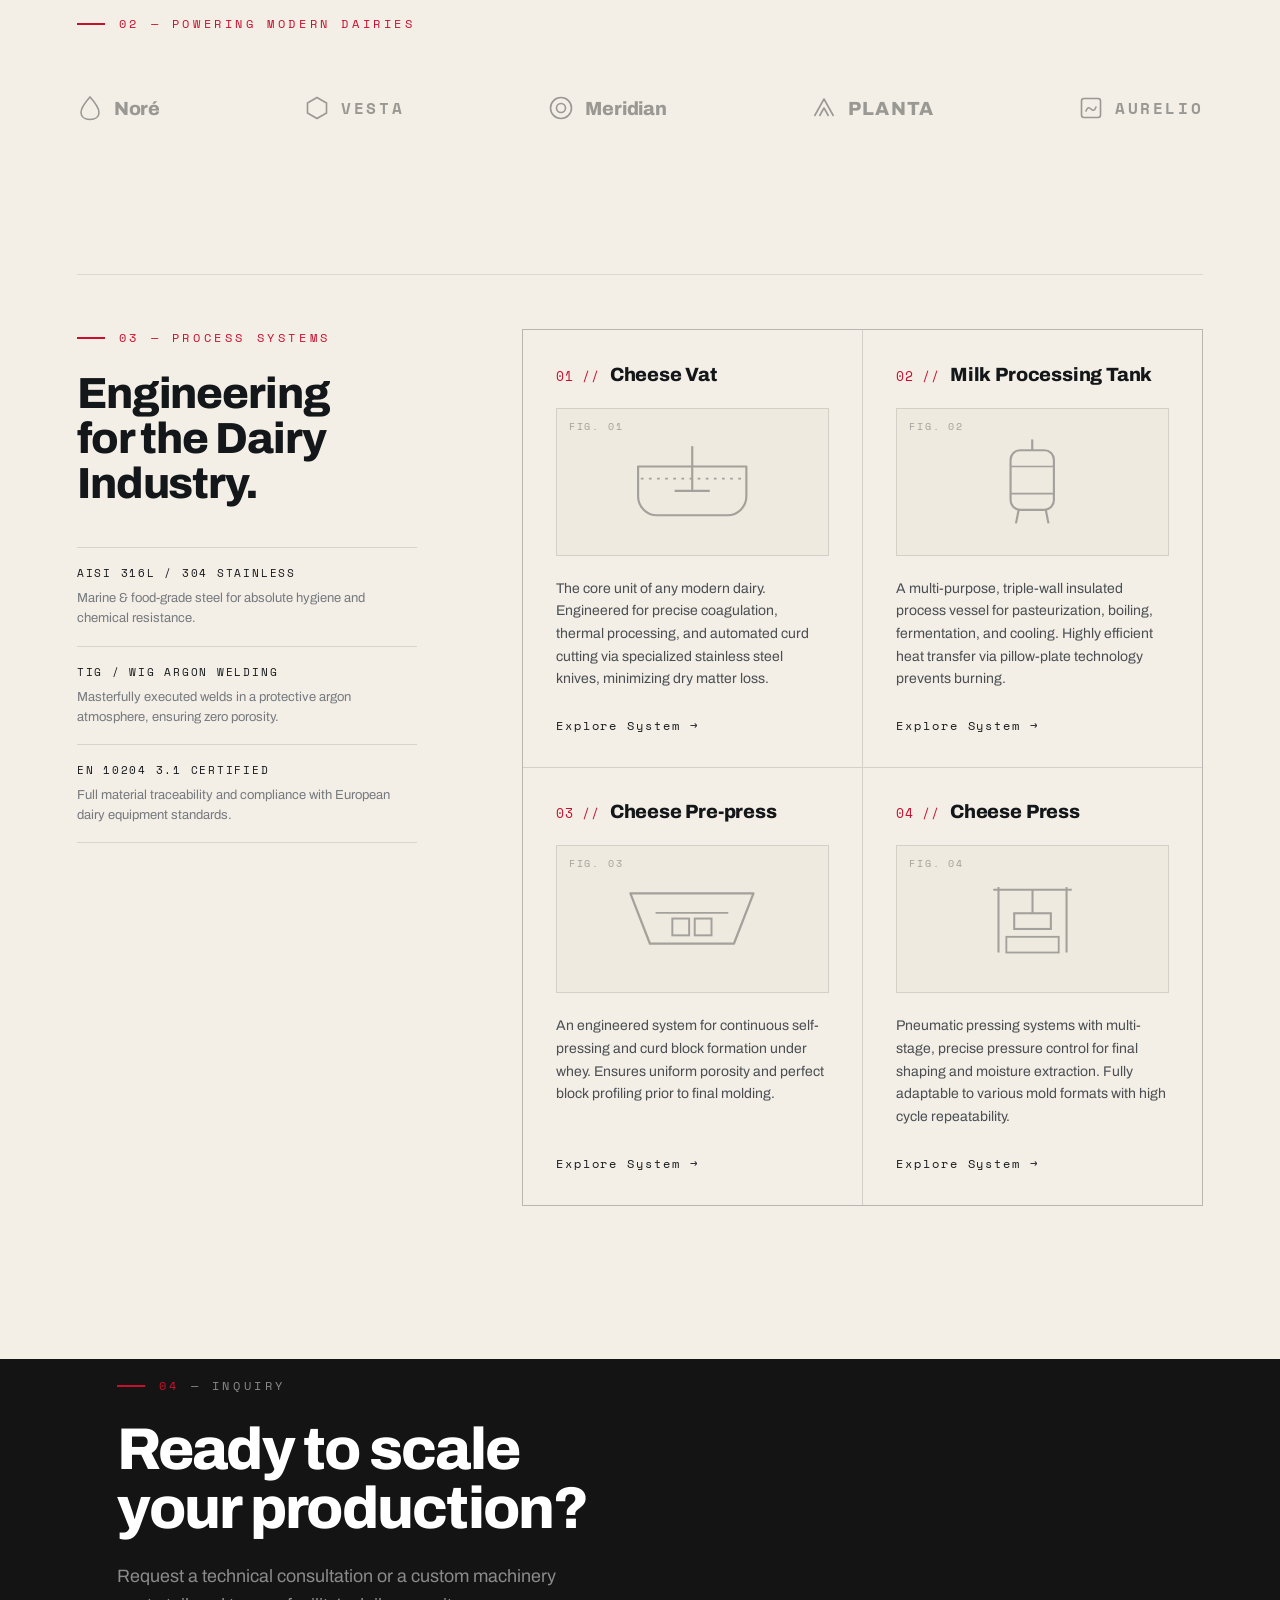
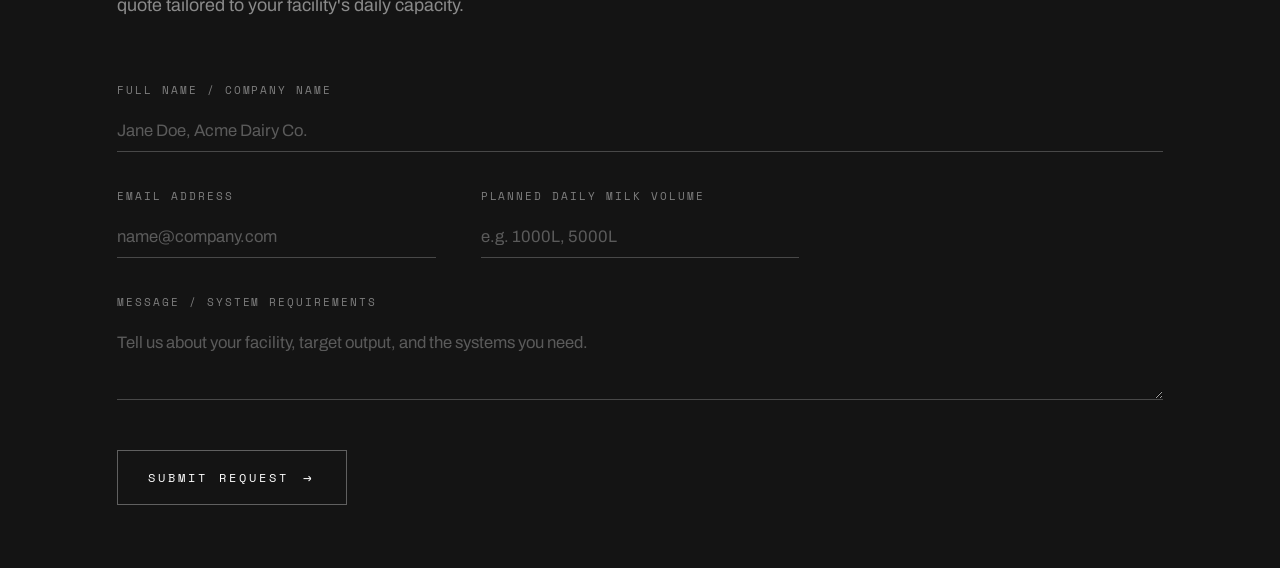
==== commit aa5ada49: "Wire up nav links across the site Shared nav items become real links: PRODUCTS → /products, PROCESS " ====
--- a/app/index.html
+++ b/app/index.html
@@ -74,7 +74,7 @@
       </section>
 
       <!-- SECTION 3 — Process systems catalogue. Heading left, hairline 2x2 product grid right. -->
-      <section style="margin-top:clamp(96px,17vh,210px); padding-top:clamp(40px,6vh,72px); border-top:1px solid rgba(20,23,26,0.1); display:flex; flex-wrap:wrap; gap:clamp(40px,5vw,76px);">
+      <section id="process" style="margin-top:clamp(96px,17vh,210px); padding-top:clamp(40px,6vh,72px); border-top:1px solid rgba(20,23,26,0.1); display:flex; flex-wrap:wrap; gap:clamp(40px,5vw,76px);">
 
         <!-- Heading column — sticky so it stays locked while the cards scroll past -->
         <div data-sticky-col style="flex:1 1 300px; min-width:260px;">
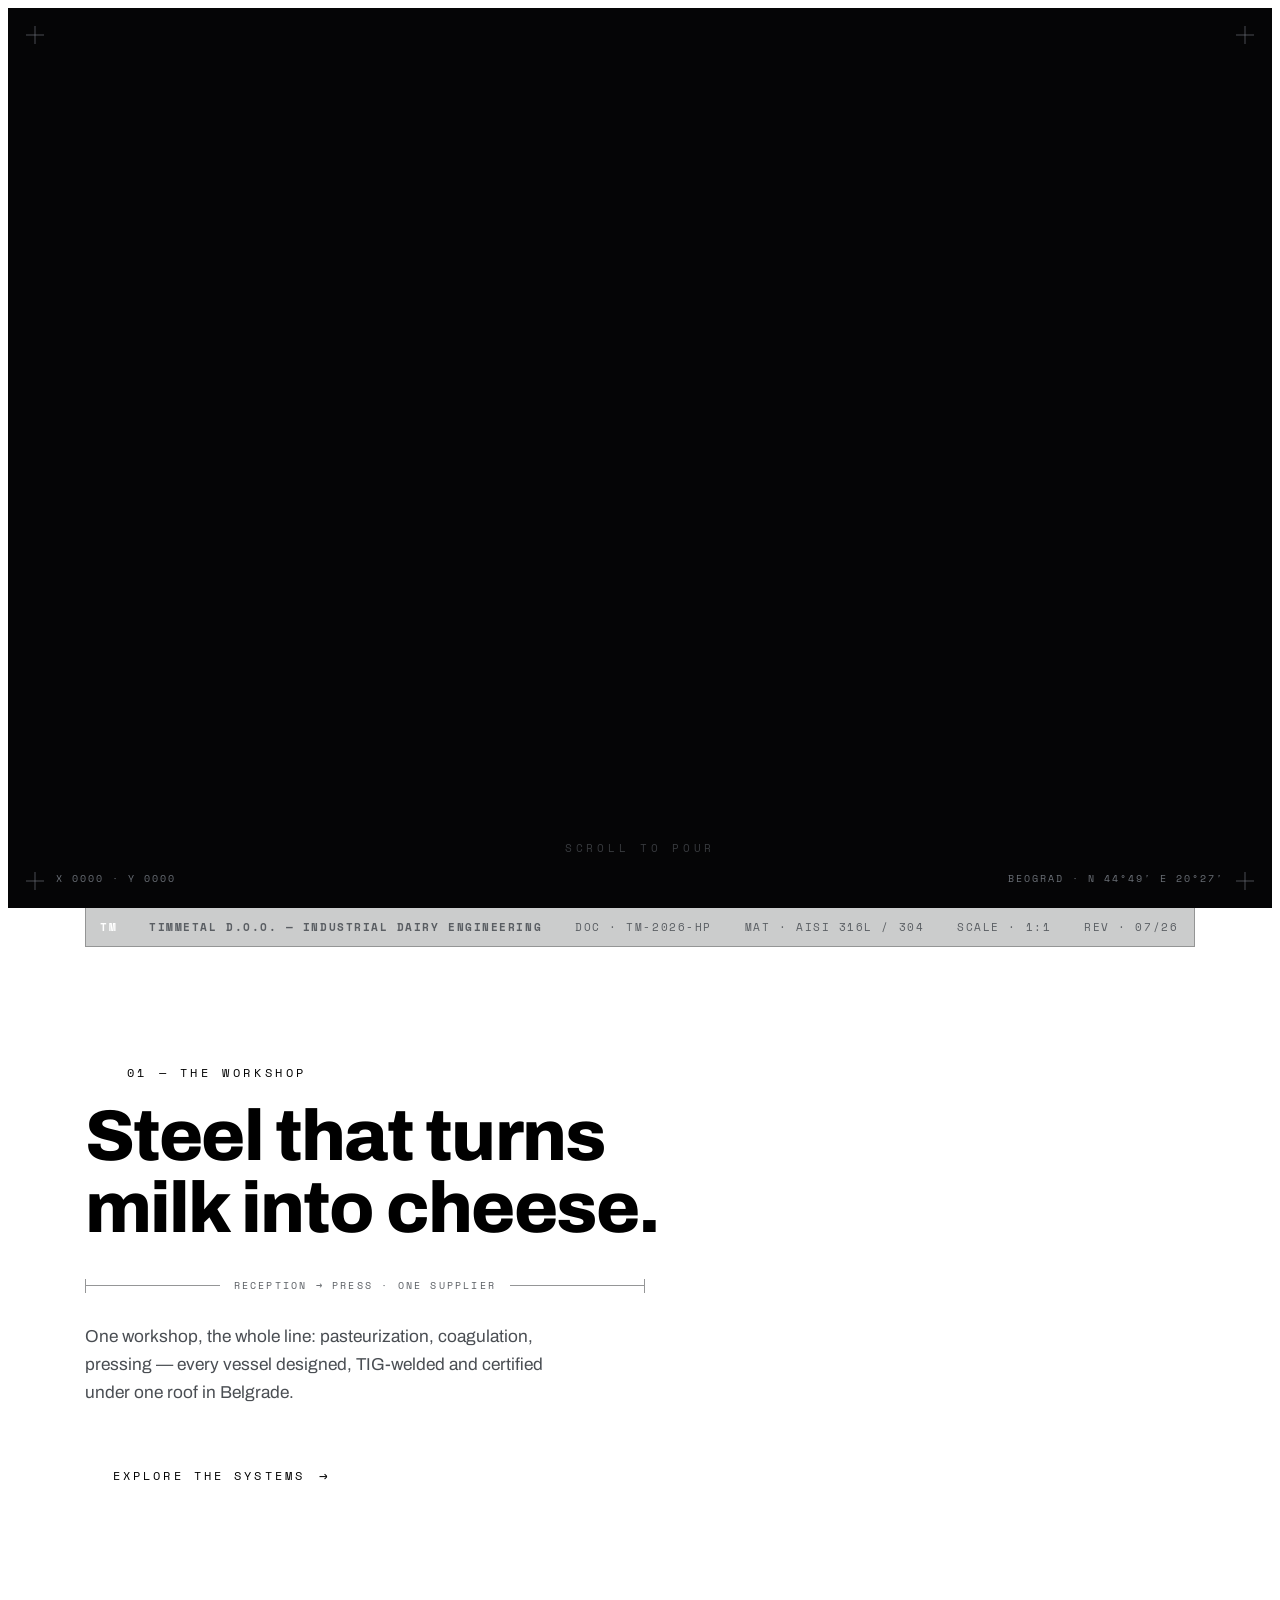
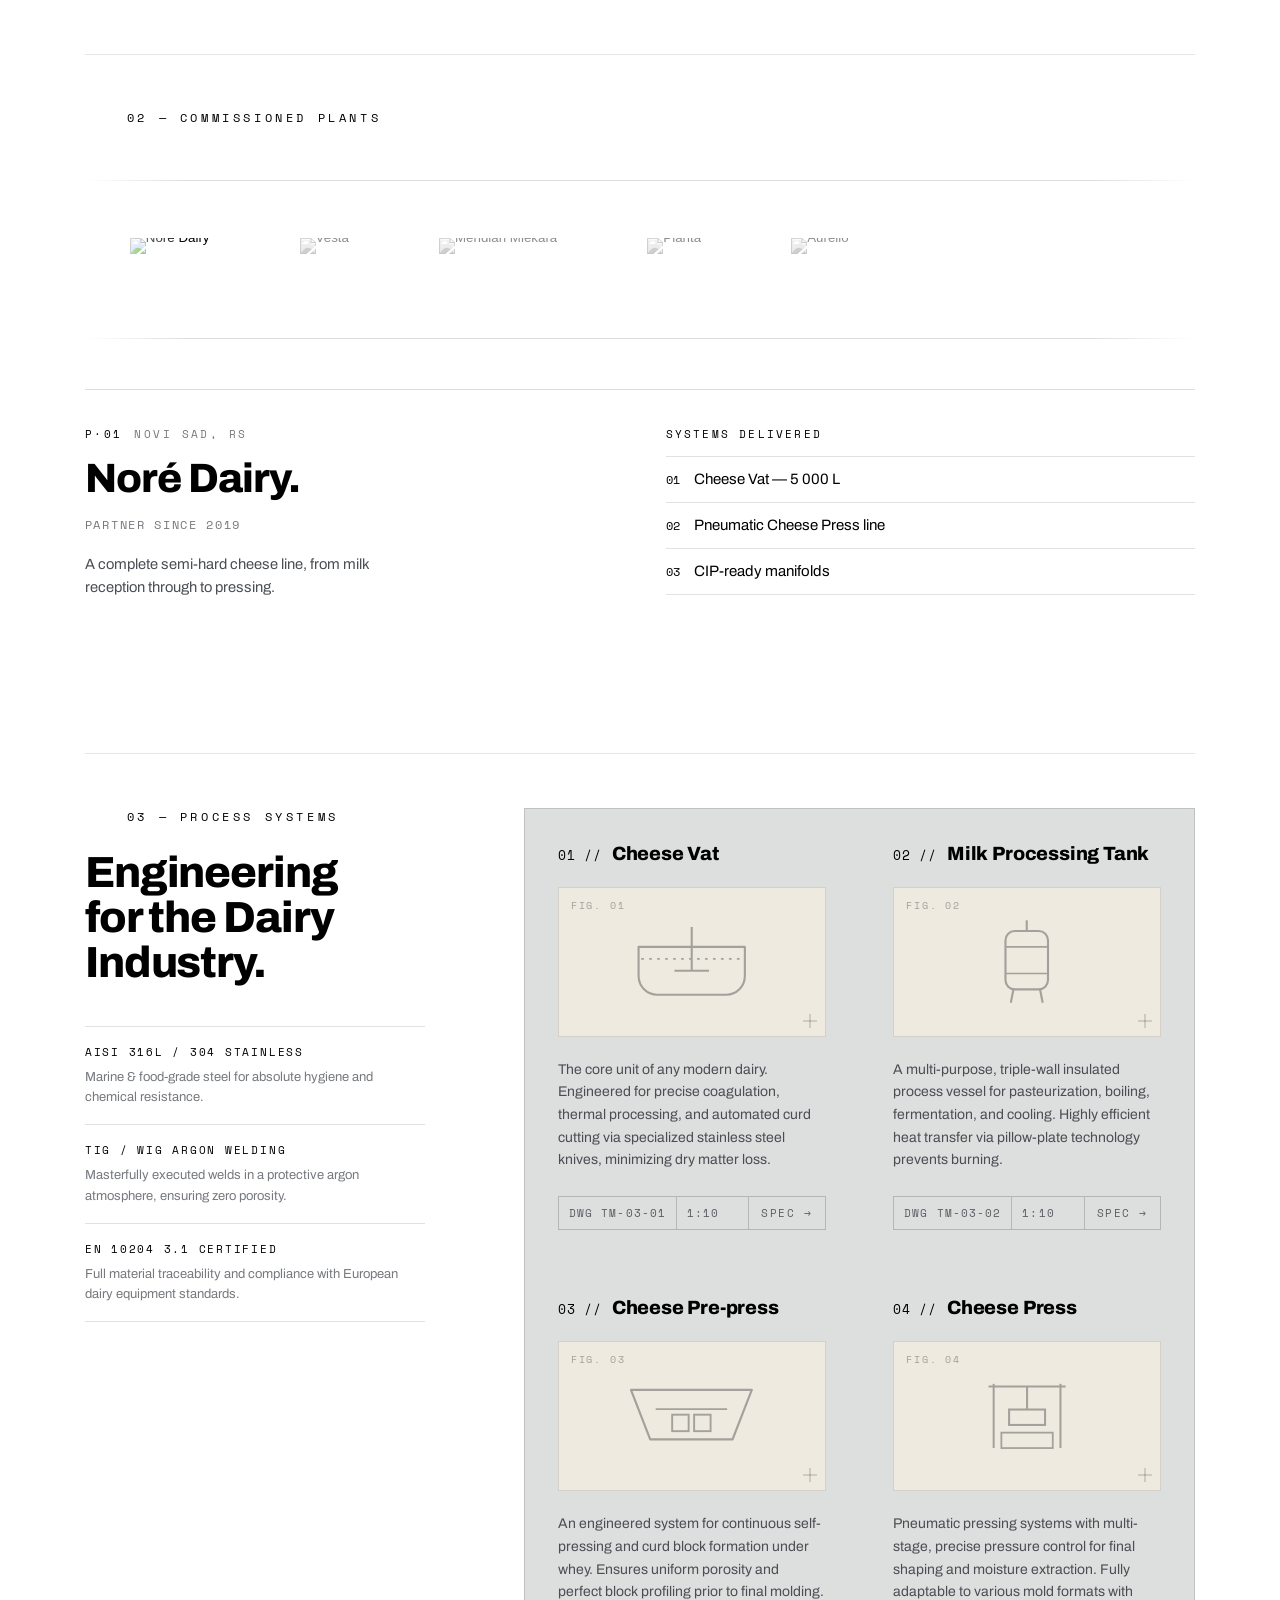
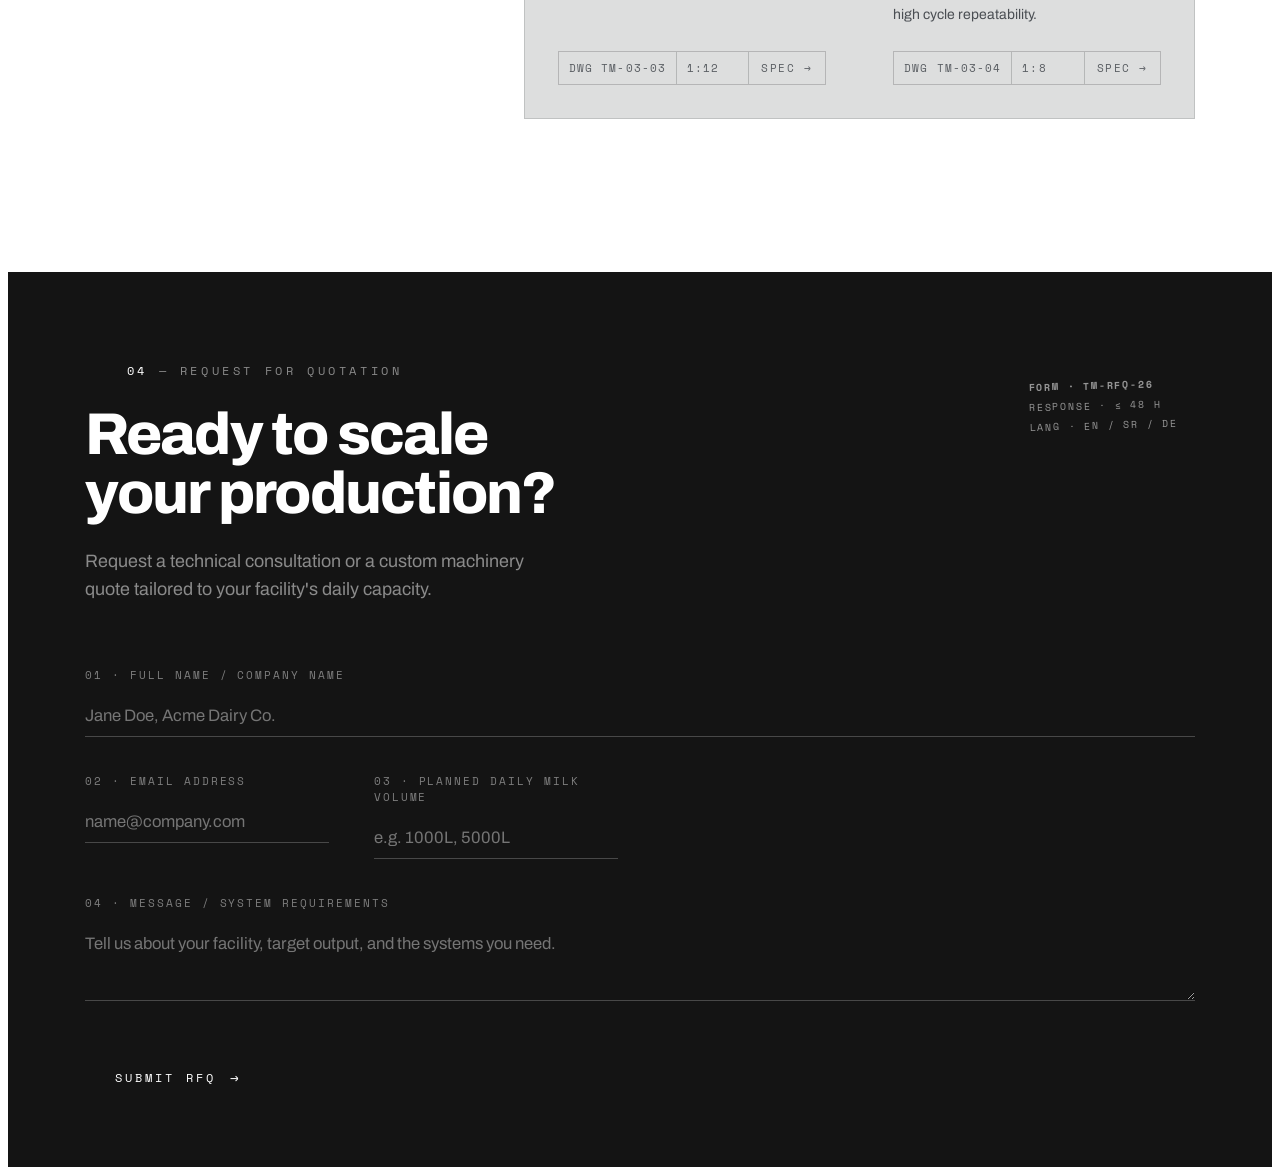
==== commit e11fa006: "Add runtime i18n engine + Serbian nav/footer + language switcher Co-Authored-By: Claude Opus 4.8 <no" ====
--- a/app/index.html
+++ b/app/index.html
@@ -4,84 +4,150 @@
 <meta charset="utf-8">
 <meta name="viewport" content="width=device-width, initial-scale=1">
 <title>TimMetal — Industrial Dairy Engineering</title>
-<meta name="description" content="TimMetal — plant-milk machines and dairy process systems, engineered in marine-grade stainless steel.">
+<meta name="description" content="TimMetal — dairy process machinery engineered in marine-grade stainless steel: cheese vats, processing tanks, pre-press and press systems, designed and built in Belgrade.">
+<link rel="icon" href="/favicon.svg" type="image/svg+xml">
+<meta name="theme-color" content="#141414">
+<meta property="og:type" content="website">
+<meta property="og:site_name" content="TimMetal">
+<meta property="og:title" content="TimMetal — Industrial Dairy Engineering">
+<meta property="og:description" content="Dairy process machinery engineered in marine-grade stainless steel — cheese vats, processing tanks, pre-press and press systems, designed and built in Belgrade.">
+<meta property="og:image" content="/og.svg">
+<meta name="twitter:card" content="summary_large_image">
+<meta name="twitter:image" content="/og.svg">
 <link rel="preconnect" href="https://fonts.googleapis.com">
 <link rel="preconnect" href="https://fonts.gstatic.com" crossorigin>
 <link href="https://fonts.googleapis.com/css2?family=Archivo:wght@600;800;900&family=Space+Mono:wght@400;700&display=swap" rel="stylesheet">
-<link rel="stylesheet" href="./css/styles.css">
+<link rel="stylesheet" href="/css/styles.css">
+<script src="/js/i18n.js"></script>
+<style>
+  /* Page-scoped interactive states + the drafting-sheet blueprint grid,
+     ported from the v2 sheet's style-hover attrs and its JS applyTweaks
+     (styles.css already covers the shared tm-link / tm-btn-ink / tm-field). */
+  .tm-blueprint      { background-image: radial-gradient(rgba(20,23,26,0.11) 1.1px, transparent 1.3px); background-size: 30px 30px; }
+  .tm-blueprint-dark { background-image: radial-gradient(rgba(255,255,255,0.07) 1.1px, transparent 1.3px); background-size: 30px 30px; }
+  .tm-plant-row { transition: background-color .3s ease; }
+  .tm-plant-row:hover { background-color: rgba(20,23,26,0.03); }
+  .tm-rfq-submit { transition: filter .3s ease; }
+  .tm-rfq-submit:hover { filter: brightness(1.35); }
+  /* Client logo marquee — seamless -50% loop, greyscale on the cream sheet;
+     the whole strip pauses on hover, each logo reveals its colour on hover. */
+  .tm-marquee { position:relative; overflow:hidden; padding:clamp(30px,4.5vh,48px) 0; border-top:1px solid rgba(20,23,26,0.14); border-bottom:1px solid rgba(20,23,26,0.14); -webkit-mask-image:linear-gradient(90deg, transparent, #000 9%, #000 91%, transparent); mask-image:linear-gradient(90deg, transparent, #000 9%, #000 91%, transparent); }
+  .tm-marquee-track { display:flex; width:max-content; align-items:center; animation:tm-marquee-scroll 34s linear infinite; }
+  .tm-marquee:hover .tm-marquee-track { animation-play-state:paused; }
+  .tm-logo { flex:none; background:none; border:0; padding:16px 22px; margin:0 clamp(8px,1.8vw,34px); line-height:0; cursor:pointer; -webkit-tap-highlight-color:transparent; }
+  .tm-logo img { display:block; height:clamp(28px,3.6vw,44px); width:auto; object-fit:contain; filter:grayscale(1); opacity:0.45; transition:opacity .35s ease, filter .35s ease; }
+  .tm-logo:hover img, .tm-logo:focus-visible img, .tm-logo.is-active img { filter:grayscale(0); opacity:1; }
+  .tm-logo:focus-visible { outline:1px solid var(--tm-red); outline-offset:6px; }
+  @keyframes tm-marquee-scroll { from { transform:translateX(0); } to { transform:translateX(-50%); } }
+  @media (prefers-reduced-motion: reduce) { .tm-marquee-track { animation:none; } }
+  /* Collaboration detail — collapses to nothing until a logo is chosen. */
+  .tm-plant-detail { max-height:0; overflow:hidden; opacity:0; transform:translateY(6px); transition:max-height .55s ease, opacity .4s ease, transform .4s ease, margin-top .55s ease; }
+  .tm-plant-detail.is-open { margin-top:clamp(38px,5.5vh,64px); max-height:640px; opacity:1; transform:translateY(0); }
+</style>
 </head>
 <body>
-<div style="position:relative; width:100%; background:#F3EFE6; font-family:'Archivo', system-ui, sans-serif; -webkit-font-smoothing:antialiased;">
+<div style="position:relative; width:100%; background:var(--tm-cream); font-family:'Archivo', system-ui, sans-serif; -webkit-font-smoothing:antialiased;">
 
   <!-- Fixed nav — shared partial, injected by include.js -->
   <div data-include="nav"></div>
 
-  <!-- Cream lid: hero + main scroll up as one solid layer, wiping to reveal the dark section -->
+  <!-- HERO — the canvas paints the entire reveal (black ground, ghost
+       outline, milk pour, inverted wordmark); framed as drawing sheet no. 1 -->
+  <section id="tm-hero" style="position:sticky; top:0; width:100%; height:100svh; min-height:560px; overflow:hidden; background:#050506;">
+    <canvas id="tm-canvas" style="position:absolute; inset:0; width:100%; height:100%; display:block;"></canvas>
+    <h1 style="position:absolute; width:1px; height:1px; margin:0; padding:0; overflow:hidden; clip-path:inset(50%); white-space:nowrap;">TimMetal &mdash; Industrial Dairy Engineering, Beograd</h1>
+
+    <!-- Registration crosshairs, one per corner -->
+    <svg width="18" height="18" viewBox="0 0 18 18" style="position:absolute; top:18px; left:18px; color:rgba(120,126,134,0.6);"><line x1="9" y1="0" x2="9" y2="18" stroke="currentColor" stroke-width="1"></line><line x1="0" y1="9" x2="18" y2="9" stroke="currentColor" stroke-width="1"></line></svg>
+    <svg width="18" height="18" viewBox="0 0 18 18" style="position:absolute; top:18px; right:18px; color:rgba(120,126,134,0.6);"><line x1="9" y1="0" x2="9" y2="18" stroke="currentColor" stroke-width="1"></line><line x1="0" y1="9" x2="18" y2="9" stroke="currentColor" stroke-width="1"></line></svg>
+    <svg width="18" height="18" viewBox="0 0 18 18" style="position:absolute; bottom:18px; left:18px; color:rgba(120,126,134,0.6);"><line x1="9" y1="0" x2="9" y2="18" stroke="currentColor" stroke-width="1"></line><line x1="0" y1="9" x2="18" y2="9" stroke="currentColor" stroke-width="1"></line></svg>
+    <svg width="18" height="18" viewBox="0 0 18 18" style="position:absolute; bottom:18px; right:18px; color:rgba(120,126,134,0.6);"><line x1="9" y1="0" x2="9" y2="18" stroke="currentColor" stroke-width="1"></line><line x1="0" y1="9" x2="18" y2="9" stroke="currentColor" stroke-width="1"></line></svg>
+
+    <!-- Live cursor coordinates (updated by the inline script below) + fixed survey mark -->
+    <div id="tm-coords" style="position:absolute; left:48px; bottom:22px; font-family:'Space Mono', monospace; font-size:10px; letter-spacing:0.2em; color:#6a6f76; pointer-events:none;">X 0000 &middot; Y 0000</div>
+    <div style="position:absolute; right:48px; bottom:22px; font-family:'Space Mono', monospace; font-size:10px; letter-spacing:0.2em; color:#6a6f76; pointer-events:none;">BEOGRAD &middot; N 44&deg;49&prime; E 20&deg;27&prime;</div>
+
+    <!-- Tagline sits just under the wordmark; fades in once the milk settles -->
+    <div id="tm-tagline" style="position:absolute; left:0; right:0; top:57%; text-align:center; opacity:0; transform:translateY(10px); transition:opacity 1s ease .2s, transform 1s ease .2s; pointer-events:none; font-family:'Space Mono', monospace; font-size:clamp(10px,1.05vw,14px); letter-spacing:0.42em; color:#3c4045;">DAIRY PROCESS MACHINERY &middot; ENGINEERED IN STEEL</div>
+
+    <!-- Soft scroll affordance — never a hard lock, scrolling just pours faster -->
+    <div id="tm-hint" style="position:absolute; left:0; right:0; bottom:52px; text-align:center; opacity:0.5; transition:opacity .6s ease; font-family:'Space Mono', monospace; font-size:11px; letter-spacing:0.34em; color:#6a6f76; pointer-events:none;">SCROLL TO POUR</div>
+  </section>
+
+  <!-- Hero is pinned (sticky); everything below is a cream .tm-lid (z-2)
+       that scrolls up over the frozen milk pour and back down to reveal
+       it — the razor-sharp cream→content edge is the transition. -->
   <div class="tm-lid">
 
-  <!-- HERO — the canvas paints the entire reveal (black ground, ghost outline, milk, inverted text) -->
-  <section style="position:relative; width:100%; height:100svh; min-height:560px; overflow:hidden; background:#050506;">
-    <canvas id="tm-canvas" style="position:absolute; inset:0; width:100%; height:100%; display:block;"></canvas>
-
-    <!-- Tagline sits just under the wordmark; fades in once the milk has settled -->
-    <div id="tm-tagline" style="position:absolute; left:0; right:0; top:57%; text-align:center; opacity:0; transform:translateY(10px); transition:opacity 1s ease .2s, transform 1s ease .2s; pointer-events:none; font-family:'Space Mono', monospace; font-size:clamp(10px,1.05vw,14px); letter-spacing:0.42em; color:#3c4045;">PLANT&#8209;MILK MACHINES &middot; ENGINEERED IN STEEL</div>
-
-    <!-- Soft scroll affordance — never a hard lock, scrolling just pours faster -->
-    <div id="tm-hint" style="position:absolute; left:0; right:0; bottom:32px; text-align:center; opacity:0.5; transition:opacity .6s ease; font-family:'Space Mono', monospace; font-size:11px; letter-spacing:0.34em; color:#6a6f76; pointer-events:none;">SCROLL TO POUR</div>
-  </section>
-
-  <!-- The site continues seamlessly from the white milk ground -->
-  <main style="position:relative; background:#F3EFE6; color:#14171A; padding:clamp(84px,13vh,170px) clamp(22px,6vw,96px) clamp(110px,17vh,210px);">
+  <!-- MAIN SHEET — cream ground with faint drafting grid -->
+  <main class="tm-blueprint" style="position:relative; background:var(--tm-cream); color:var(--tm-ink); padding:0 clamp(22px,6vw,96px) clamp(110px,17vh,210px);">
     <div style="max-width:1200px; margin:0 auto;">
-      <div style="display:flex; align-items:center; gap:14px; font-family:'Space Mono', monospace; font-size:12px; letter-spacing:0.3em; color:var(--tm-red);"><span style="width:28px; height:2px; background:var(--tm-red);"></span>01 &mdash; THE MACHINE</div>
-      <h2 style="margin:20px 0 0; font-weight:800; font-size:clamp(34px,5.6vw,78px); line-height:1.0; letter-spacing:-0.025em; max-width:15ch; text-wrap:balance;">Steel that turns oats into silk.</h2>
-      <p style="margin:30px 0 0; max-width:48ch; font-size:clamp(15px,1.35vw,19px); line-height:1.6; color:#4a4e53;">A single bench-top vessel: cold-mill, hydrate, and emulsify whole grains into smooth, shelf-stable plant milk &mdash; engineered in marine-grade stainless.</p>
-      <div class="tm-btn-ink" style="margin-top:44px; display:inline-flex; align-items:center; gap:14px; padding:15px 28px; border:1px solid var(--tm-ink); font-family:'Space Mono', monospace; font-size:12px; letter-spacing:0.26em; color:var(--tm-ink); cursor:pointer;">EXPLORE THE SYSTEM <span style="font-size:14px;">&rarr;</span></div>
-
-      <!-- SECTION 2 — Social proof. Same ground, type and alignment; airy whitespace; monochrome logos that lift on hover. -->
-      <section style="margin-top:clamp(96px,17vh,210px); padding-top:clamp(40px,6vh,72px); border-top:1px solid rgba(20,23,26,0.1);">
-        <div style="display:flex; align-items:center; gap:14px; font-family:'Space Mono', monospace; font-size:12px; letter-spacing:0.3em; color:var(--tm-red);"><span style="width:28px; height:2px; background:var(--tm-red);"></span>02 &mdash; POWERING MODERN DAIRIES</div>
-
-        <div style="margin-top:clamp(48px,7vh,84px); margin-bottom:clamp(16px,3vh,40px); display:flex; flex-wrap:wrap; align-items:center; justify-content:space-between; gap:clamp(36px,5vw,72px); color:#14171A;">
-
-          <!-- Each logo: icon mark + wordmark, monochrome, dimmed by default, full strength on hover -->
-          <div class="tm-logo" style="flex:0 1 auto; display:flex; align-items:center; gap:11px; opacity:0.4; cursor:pointer;">
-            <svg width="26" height="26" viewBox="0 0 26 26" fill="none" aria-hidden="true"><path d="M13 2C13 2 4 12 4 17.5C4 22 8 24.5 13 24.5C18 24.5 22 22 22 17.5C22 12 13 2 13 2Z" stroke="currentColor" stroke-width="1.6"/></svg>
-            <span style="font-family:'Archivo', sans-serif; font-weight:800; font-size:19px; letter-spacing:-0.01em;">Nor&eacute;</span>
-          </div>
-
-          <div class="tm-logo" style="flex:0 1 auto; display:flex; align-items:center; gap:11px; opacity:0.4; cursor:pointer;">
-            <svg width="26" height="26" viewBox="0 0 26 26" fill="none" aria-hidden="true"><path d="M13 2.5L22.5 8V18L13 23.5L3.5 18V8L13 2.5Z" stroke="currentColor" stroke-width="1.6"/></svg>
-            <span style="font-family:'Space Mono', monospace; font-weight:700; font-size:16px; letter-spacing:0.16em;">VESTA</span>
-          </div>
-
-          <div class="tm-logo" style="flex:0 1 auto; display:flex; align-items:center; gap:11px; opacity:0.4; cursor:pointer;">
-            <svg width="26" height="26" viewBox="0 0 26 26" fill="none" aria-hidden="true"><circle cx="13" cy="13" r="10.5" stroke="currentColor" stroke-width="1.6"/><circle cx="13" cy="13" r="4.5" stroke="currentColor" stroke-width="1.6"/></svg>
-            <span style="font-family:'Archivo', sans-serif; font-weight:800; font-size:19px; letter-spacing:-0.01em;">Meridian</span>
-          </div>
-
-          <div class="tm-logo" style="flex:0 1 auto; display:flex; align-items:center; gap:11px; opacity:0.4; cursor:pointer;">
-            <svg width="26" height="26" viewBox="0 0 26 26" fill="none" aria-hidden="true"><path d="M3.5 21L13 4L22.5 21" stroke="currentColor" stroke-width="1.6" stroke-linejoin="round"/><path d="M8.5 21L13 13L17.5 21" stroke="currentColor" stroke-width="1.6" stroke-linejoin="round"/></svg>
-            <span style="font-family:'Archivo', sans-serif; font-weight:800; font-size:19px; letter-spacing:0.06em;">PLANTA</span>
-          </div>
-
-          <div class="tm-logo" style="flex:0 1 auto; display:flex; align-items:center; gap:11px; opacity:0.4; cursor:pointer;">
-            <svg width="26" height="26" viewBox="0 0 26 26" fill="none" aria-hidden="true"><rect x="3.5" y="3.5" width="19" height="19" rx="2.5" stroke="currentColor" stroke-width="1.6"/><path d="M8 16C9.5 12 11 12 13 14C15 16 16.5 16 18 12" stroke="currentColor" stroke-width="1.6" stroke-linecap="round"/></svg>
-            <span style="font-family:'Space Mono', monospace; font-weight:700; font-size:16px; letter-spacing:0.16em;">AURELIO</span>
-          </div>
-
-        </div>
+
+      <!-- Drawing title block — the sheet's passport -->
+      <div style="display:flex; flex-wrap:wrap; gap:1px; border:1px solid rgba(20,23,26,0.3); border-top:none; background:rgba(20,23,26,0.22); font-family:'Space Mono', monospace; font-size:11px; letter-spacing:0.14em; color:#5a5e63;">
+        <div style="display:flex; align-items:center; padding:11px 14px; background:var(--tm-red); color:#fff; font-weight:700; letter-spacing:0.2em;">TM</div>
+        <div style="flex:2 1 auto; min-width:220px; display:flex; align-items:center; padding:11px 16px; background:var(--tm-cream); color:var(--tm-ink); font-weight:700;">TIMMETAL D.O.O. &mdash; INDUSTRIAL DAIRY ENGINEERING</div>
+        <div style="flex:1 0 auto; display:flex; align-items:center; padding:11px 16px; background:var(--tm-cream); white-space:nowrap;">DOC &middot; TM-2026-HP</div>
+        <div style="flex:1 0 auto; display:flex; align-items:center; padding:11px 16px; background:var(--tm-cream); white-space:nowrap;">MAT &middot; AISI 316L / 304</div>
+        <div style="flex:1 0 auto; display:flex; align-items:center; padding:11px 16px; background:var(--tm-cream); white-space:nowrap;">SCALE &middot; 1:1</div>
+        <div style="flex:1 0 auto; display:flex; align-items:center; padding:11px 16px; background:var(--tm-cream); white-space:nowrap; color:var(--tm-red);">REV &middot; 07/26</div>
+      </div>
+
+      <!-- SECTION 01 — the workshop -->
+      <section class="tm-rise" style="padding-top:clamp(84px,13vh,170px);">
+        <div style="display:flex; align-items:center; gap:14px; font-family:'Space Mono', monospace; font-size:12px; letter-spacing:0.3em; color:var(--tm-red);"><span style="width:28px; height:2px; background:var(--tm-red);"></span>01 &mdash; THE WORKSHOP</div>
+        <h2 style="margin:20px 0 0; font-weight:800; font-size:clamp(34px,5.6vw,78px); line-height:1.0; letter-spacing:-0.025em; max-width:15ch; text-wrap:balance;">Steel that turns <span style="color:var(--tm-red-deep);">milk</span> into cheese<span style="color:var(--tm-red);">.</span></h2>
+
+        <!-- Dimension line under the headline, drawn like a drafting callout -->
+        <div style="margin-top:34px; max-width:560px; display:flex; align-items:center; gap:0; color:rgba(20,23,26,0.45);">
+          <span style="width:1px; height:14px; background:currentColor;"></span>
+          <span style="flex:1; height:1px; background:currentColor;"></span>
+          <span style="padding:0 14px; font-family:'Space Mono', monospace; font-size:10px; letter-spacing:0.22em; white-space:nowrap; color:#5a5e63;">RECEPTION &rarr; PRESS &middot; ONE SUPPLIER</span>
+          <span style="flex:1; height:1px; background:currentColor;"></span>
+          <span style="width:1px; height:14px; background:currentColor;"></span>
+        </div>
+
+        <p style="margin:30px 0 0; max-width:48ch; font-size:clamp(15px,1.35vw,19px); line-height:1.6; color:#4a4e53;">One workshop, the whole line: pasteurization, coagulation, pressing &mdash; every vessel designed, TIG-welded and certified under one roof in Belgrade.</p>
+        <a href="/products" class="tm-btn-ink" style="margin-top:44px; display:inline-flex; align-items:center; gap:14px; padding:15px 28px; border:1px solid var(--tm-ink); font-family:'Space Mono', monospace; font-size:12px; letter-spacing:0.26em; color:var(--tm-ink); text-decoration:none; cursor:pointer;">EXPLORE THE SYSTEMS <span style="font-size:14px;">&rarr;</span></a>
       </section>
 
-      <!-- SECTION 3 — Process systems catalogue. Heading left, hairline 2x2 product grid right. -->
-      <section id="process" style="margin-top:clamp(96px,17vh,210px); padding-top:clamp(40px,6vh,72px); border-top:1px solid rgba(20,23,26,0.1); display:flex; flex-wrap:wrap; gap:clamp(40px,5vw,76px);">
-
-        <!-- Heading column — sticky so it stays locked while the cards scroll past -->
+      <!-- SECTION 02 — commissioned plants, shown as a rotating client logo strip -->
+      <section id="plants" style="margin-top:clamp(96px,17vh,210px); padding-top:clamp(40px,6vh,72px); border-top:1px solid rgba(20,23,26,0.1);">
+        <div style="display:flex; align-items:center; gap:14px; font-family:'Space Mono', monospace; font-size:12px; letter-spacing:0.3em; color:var(--tm-red);"><span style="width:28px; height:2px; background:var(--tm-red);"></span>02 &mdash; COMMISSIONED PLANTS</div>
+
+        <!-- Infinite logo marquee. The track holds the 5 client logos TWICE;
+             the animation slides it -50% for a seamless loop. The second set
+             is aria-hidden (a visual duplicate only). Each logo is a button —
+             clicking it opens the collaboration detail below (see the inline
+             script + CLIENTS array at the foot of the page). Drop the logos in
+             /logos as 1.png … 5.png. -->
+        <div class="tm-marquee tm-rise" role="group" aria-label="Commissioned dairy plants" style="margin-top:clamp(40px,6vh,64px);">
+          <div class="tm-marquee-track">
+            <button class="tm-logo" type="button" data-client="0" aria-label="Noré Dairy — view collaboration"><img src="/logos/1.png" alt="Noré Dairy"></button>
+            <button class="tm-logo" type="button" data-client="1" aria-label="Vesta — view collaboration"><img src="/logos/2.png" alt="Vesta"></button>
+            <button class="tm-logo" type="button" data-client="2" aria-label="Meridian Mlekara — view collaboration"><img src="/logos/3.png" alt="Meridian Mlekara"></button>
+            <button class="tm-logo" type="button" data-client="3" aria-label="Planta — view collaboration"><img src="/logos/4.png" alt="Planta"></button>
+            <button class="tm-logo" type="button" data-client="4" aria-label="Aurelio — view collaboration"><img src="/logos/5.png" alt="Aurelio"></button>
+            <button class="tm-logo" type="button" data-client="0" tabindex="-1" aria-hidden="true"><img src="/logos/1.png" alt=""></button>
+            <button class="tm-logo" type="button" data-client="1" tabindex="-1" aria-hidden="true"><img src="/logos/2.png" alt=""></button>
+            <button class="tm-logo" type="button" data-client="2" tabindex="-1" aria-hidden="true"><img src="/logos/3.png" alt=""></button>
+            <button class="tm-logo" type="button" data-client="3" tabindex="-1" aria-hidden="true"><img src="/logos/4.png" alt=""></button>
+            <button class="tm-logo" type="button" data-client="4" tabindex="-1" aria-hidden="true"><img src="/logos/5.png" alt=""></button>
+          </div>
+        </div>
+
+        <!-- Collaboration detail — populated by the inline script when a logo
+             is clicked; the first partner is shown by default. -->
+        <div id="tm-plant-detail" class="tm-plant-detail" aria-live="polite"></div>
+      </section>
+
+      <!-- SECTION 03 — process systems as drawing sheets -->
+      <section id="systems" class="tm-rise" style="margin-top:clamp(96px,17vh,210px); padding-top:clamp(40px,6vh,72px); border-top:1px solid rgba(20,23,26,0.1); display:flex; flex-wrap:wrap; gap:clamp(40px,5vw,76px);">
+
         <div data-sticky-col style="flex:1 1 300px; min-width:260px;">
           <div style="display:flex; align-items:center; gap:14px; font-family:'Space Mono', monospace; font-size:12px; letter-spacing:0.3em; color:var(--tm-red);"><span style="width:28px; height:2px; background:var(--tm-red);"></span>03 &mdash; PROCESS SYSTEMS</div>
-          <h2 style="margin:26px 0 0; font-weight:800; font-size:clamp(30px,3.4vw,52px); line-height:1.03; letter-spacing:-0.025em; max-width:12ch; text-wrap:balance; color:var(--tm-ink);">Engineering for the Dairy Industry.</h2>
-
-          <!-- Engineering-standards validation: hairline-separated, muted -->
+          <h2 style="margin:26px 0 0; font-weight:800; font-size:clamp(30px,3.4vw,52px); line-height:1.03; letter-spacing:-0.025em; max-width:12ch; text-wrap:balance; color:var(--tm-ink);">Engineering for the <span style="color:var(--tm-red-deep);">Dairy</span> Industry<span style="color:var(--tm-red);">.</span></h2>
+
           <div style="margin-top:clamp(34px,4.5vh,56px); max-width:340px; border-bottom:1px solid rgba(20,23,26,0.12);">
             <div style="padding:17px 0; border-top:1px solid rgba(20,23,26,0.12);">
               <div style="font-family:'Space Mono', monospace; font-size:11px; letter-spacing:0.16em; color:var(--tm-ink);">AISI 316L / 304 STAINLESS</div>
@@ -98,114 +164,242 @@
           </div>
         </div>
 
-        <!-- Product grid: hairline separators via 1px gap over a faint ink backdrop; auto-fit collapses 2→1 col on mobile -->
         <div style="flex:2 1 520px; min-width:0; display:grid; grid-template-columns:repeat(auto-fit, minmax(min(100%, 300px), 1fr)); gap:1px; background:rgba(20,23,26,0.14); border:1px solid rgba(20,23,26,0.14);">
 
           <!-- 01 -->
-          <div style="background:var(--tm-cream); padding:clamp(24px,2.6vw,40px); display:flex; flex-direction:column;">
+          <div class="tm-card" style="background:var(--tm-cream); padding:clamp(24px,2.6vw,40px); display:flex; flex-direction:column;">
             <div style="display:flex; align-items:baseline; gap:10px;">
               <span style="font-family:'Space Mono', monospace; color:var(--tm-red); font-size:13px; letter-spacing:0.06em; white-space:nowrap; flex-shrink:0;">01 //</span>
               <span style="font-family:'Archivo', sans-serif; font-weight:800; font-size:clamp(18px,1.5vw,23px); letter-spacing:-0.01em; color:var(--tm-ink);">Cheese Vat</span>
             </div>
             <div style="position:relative; margin-top:22px; height:clamp(148px,16vh,196px); display:flex; align-items:center; justify-content:center; border:1px solid rgba(20,23,26,0.12); background:#EFEAE0;">
               <span style="position:absolute; top:10px; left:12px; font-family:'Space Mono', monospace; font-size:10px; letter-spacing:0.18em; color:rgba(20,23,26,0.35);">FIG. 01</span>
-              <svg width="60%" viewBox="0 0 120 70" fill="none" style="color:#14171A; opacity:0.34;"><path d="M20 24 H100 V46 a14 14 0 0 1 -14 14 H34 a14 14 0 0 1 -14 -14 Z" stroke="currentColor" stroke-width="1.6" stroke-linejoin="round"/><line x1="60" y1="9" x2="60" y2="42" stroke="currentColor" stroke-width="1.6"/><line x1="47" y1="42" x2="73" y2="42" stroke="currentColor" stroke-width="1.6"/><line x1="22" y1="33" x2="98" y2="33" stroke="currentColor" stroke-width="1.2" stroke-dasharray="2 4"/></svg>
+              <svg width="14" height="14" viewBox="0 0 14 14" style="position:absolute; bottom:8px; right:8px; color:rgba(20,23,26,0.3);"><line x1="7" y1="0" x2="7" y2="14" stroke="currentColor" stroke-width="1"></line><line x1="0" y1="7" x2="14" y2="7" stroke="currentColor" stroke-width="1"></line></svg>
+              <svg width="60%" viewBox="0 0 120 70" fill="none" style="color:#14171A; opacity:0.34;"><path d="M20 24 H100 V46 a14 14 0 0 1 -14 14 H34 a14 14 0 0 1 -14 -14 Z" stroke="currentColor" stroke-width="1.6" stroke-linejoin="round"></path><line x1="60" y1="9" x2="60" y2="42" stroke="currentColor" stroke-width="1.6"></line><line x1="47" y1="42" x2="73" y2="42" stroke="currentColor" stroke-width="1.6"></line><line x1="22" y1="33" x2="98" y2="33" stroke="currentColor" stroke-width="1.2" stroke-dasharray="2 4"></line></svg>
             </div>
             <p style="margin:22px 0 0; font-size:14px; line-height:1.62; color:#4a4e53;">The core unit of any modern dairy. Engineered for precise coagulation, thermal processing, and automated curd cutting via specialized stainless steel knives, minimizing dry matter loss.</p>
-            <a href="#" class="tm-link" style="margin-top:auto; padding-top:26px; display:inline-flex; align-items:center; gap:9px; font-family:'Space Mono', monospace; font-size:12px; letter-spacing:0.16em; color:var(--tm-ink); text-decoration:none;">Explore System <span>&rarr;</span></a>
+            <div style="margin-top:auto; padding-top:24px;">
+              <div style="display:flex; flex-wrap:wrap; align-items:stretch; border:1px solid rgba(20,23,26,0.2); font-family:'Space Mono', monospace; font-size:11px; letter-spacing:0.1em; color:#5a5e63;">
+                <div style="padding:8px 10px; border-right:1px solid rgba(20,23,26,0.2); white-space:nowrap;">DWG TM-03-01</div>
+                <div style="padding:8px 10px; white-space:nowrap;">1:10</div>
+                <a href="/products/cheese-vat" class="tm-link" style="margin-left:auto; display:flex; align-items:center; gap:8px; padding:8px 12px; border-left:1px solid rgba(20,23,26,0.2); color:var(--tm-ink); text-decoration:none; letter-spacing:0.14em;">SPEC &rarr;</a>
+              </div>
+            </div>
           </div>
 
           <!-- 02 -->
-          <div style="background:var(--tm-cream); padding:clamp(24px,2.6vw,40px); display:flex; flex-direction:column;">
+          <div class="tm-card" style="background:var(--tm-cream); padding:clamp(24px,2.6vw,40px); display:flex; flex-direction:column;">
             <div style="display:flex; align-items:baseline; gap:10px;">
               <span style="font-family:'Space Mono', monospace; color:var(--tm-red); font-size:13px; letter-spacing:0.06em; white-space:nowrap; flex-shrink:0;">02 //</span>
               <span style="font-family:'Archivo', sans-serif; font-weight:800; font-size:clamp(18px,1.5vw,23px); letter-spacing:-0.01em; color:var(--tm-ink);">Milk Processing Tank</span>
             </div>
             <div style="position:relative; margin-top:22px; height:clamp(148px,16vh,196px); display:flex; align-items:center; justify-content:center; border:1px solid rgba(20,23,26,0.12); background:#EFEAE0;">
               <span style="position:absolute; top:10px; left:12px; font-family:'Space Mono', monospace; font-size:10px; letter-spacing:0.18em; color:rgba(20,23,26,0.35);">FIG. 02</span>
-              <svg width="60%" viewBox="0 0 120 70" fill="none" style="color:#14171A; opacity:0.34;"><line x1="60" y1="4" x2="60" y2="12" stroke="currentColor" stroke-width="1.6"/><rect x="44" y="12" width="32" height="44" rx="7" stroke="currentColor" stroke-width="1.6"/><line x1="44" y1="24" x2="76" y2="24" stroke="currentColor" stroke-width="1.2"/><line x1="44" y1="44" x2="76" y2="44" stroke="currentColor" stroke-width="1.2"/><line x1="50" y1="56" x2="48" y2="66" stroke="currentColor" stroke-width="1.6"/><line x1="70" y1="56" x2="72" y2="66" stroke="currentColor" stroke-width="1.6"/></svg>
+              <svg width="14" height="14" viewBox="0 0 14 14" style="position:absolute; bottom:8px; right:8px; color:rgba(20,23,26,0.3);"><line x1="7" y1="0" x2="7" y2="14" stroke="currentColor" stroke-width="1"></line><line x1="0" y1="7" x2="14" y2="7" stroke="currentColor" stroke-width="1"></line></svg>
+              <svg width="60%" viewBox="0 0 120 70" fill="none" style="color:#14171A; opacity:0.34;"><line x1="60" y1="4" x2="60" y2="12" stroke="currentColor" stroke-width="1.6"></line><rect x="44" y="12" width="32" height="44" rx="7" stroke="currentColor" stroke-width="1.6"></rect><line x1="44" y1="24" x2="76" y2="24" stroke="currentColor" stroke-width="1.2"></line><line x1="44" y1="44" x2="76" y2="44" stroke="currentColor" stroke-width="1.2"></line><line x1="50" y1="56" x2="48" y2="66" stroke="currentColor" stroke-width="1.6"></line><line x1="70" y1="56" x2="72" y2="66" stroke="currentColor" stroke-width="1.6"></line></svg>
             </div>
             <p style="margin:22px 0 0; font-size:14px; line-height:1.62; color:#4a4e53;">A multi-purpose, triple-wall insulated process vessel for pasteurization, boiling, fermentation, and cooling. Highly efficient heat transfer via pillow-plate technology prevents burning.</p>
-            <a href="#" class="tm-link" style="margin-top:auto; padding-top:26px; display:inline-flex; align-items:center; gap:9px; font-family:'Space Mono', monospace; font-size:12px; letter-spacing:0.16em; color:var(--tm-ink); text-decoration:none;">Explore System <span>&rarr;</span></a>
+            <div style="margin-top:auto; padding-top:24px;">
+              <div style="display:flex; flex-wrap:wrap; align-items:stretch; border:1px solid rgba(20,23,26,0.2); font-family:'Space Mono', monospace; font-size:11px; letter-spacing:0.1em; color:#5a5e63;">
+                <div style="padding:8px 10px; border-right:1px solid rgba(20,23,26,0.2); white-space:nowrap;">DWG TM-03-02</div>
+                <div style="padding:8px 10px; white-space:nowrap;">1:10</div>
+                <a href="/products/milk-tank" class="tm-link" style="margin-left:auto; display:flex; align-items:center; gap:8px; padding:8px 12px; border-left:1px solid rgba(20,23,26,0.2); color:var(--tm-ink); text-decoration:none; letter-spacing:0.14em;">SPEC &rarr;</a>
+              </div>
+            </div>
           </div>
 
           <!-- 03 -->
-          <div style="background:var(--tm-cream); padding:clamp(24px,2.6vw,40px); display:flex; flex-direction:column;">
+          <div class="tm-card" style="background:var(--tm-cream); padding:clamp(24px,2.6vw,40px); display:flex; flex-direction:column;">
             <div style="display:flex; align-items:baseline; gap:10px;">
               <span style="font-family:'Space Mono', monospace; color:var(--tm-red); font-size:13px; letter-spacing:0.06em; white-space:nowrap; flex-shrink:0;">03 //</span>
               <span style="font-family:'Archivo', sans-serif; font-weight:800; font-size:clamp(18px,1.5vw,23px); letter-spacing:-0.01em; color:var(--tm-ink);">Cheese Pre-press</span>
             </div>
             <div style="position:relative; margin-top:22px; height:clamp(148px,16vh,196px); display:flex; align-items:center; justify-content:center; border:1px solid rgba(20,23,26,0.12); background:#EFEAE0;">
               <span style="position:absolute; top:10px; left:12px; font-family:'Space Mono', monospace; font-size:10px; letter-spacing:0.18em; color:rgba(20,23,26,0.35);">FIG. 03</span>
-              <svg width="62%" viewBox="0 0 120 70" fill="none" style="color:#14171A; opacity:0.34;"><path d="M16 16 H104 L90 52 H30 Z" stroke="currentColor" stroke-width="1.6" stroke-linejoin="round"/><line x1="34" y1="30" x2="86" y2="30" stroke="currentColor" stroke-width="1.2"/><rect x="46" y="34" width="12" height="12" stroke="currentColor" stroke-width="1.4"/><rect x="62" y="34" width="12" height="12" stroke="currentColor" stroke-width="1.4"/></svg>
+              <svg width="14" height="14" viewBox="0 0 14 14" style="position:absolute; bottom:8px; right:8px; color:rgba(20,23,26,0.3);"><line x1="7" y1="0" x2="7" y2="14" stroke="currentColor" stroke-width="1"></line><line x1="0" y1="7" x2="14" y2="7" stroke="currentColor" stroke-width="1"></line></svg>
+              <svg width="62%" viewBox="0 0 120 70" fill="none" style="color:#14171A; opacity:0.34;"><path d="M16 16 H104 L90 52 H30 Z" stroke="currentColor" stroke-width="1.6" stroke-linejoin="round"></path><line x1="34" y1="30" x2="86" y2="30" stroke="currentColor" stroke-width="1.2"></line><rect x="46" y="34" width="12" height="12" stroke="currentColor" stroke-width="1.4"></rect><rect x="62" y="34" width="12" height="12" stroke="currentColor" stroke-width="1.4"></rect></svg>
             </div>
             <p style="margin:22px 0 0; font-size:14px; line-height:1.62; color:#4a4e53;">An engineered system for continuous self-pressing and curd block formation under whey. Ensures uniform porosity and perfect block profiling prior to final molding.</p>
-            <a href="#" class="tm-link" style="margin-top:auto; padding-top:26px; display:inline-flex; align-items:center; gap:9px; font-family:'Space Mono', monospace; font-size:12px; letter-spacing:0.16em; color:var(--tm-ink); text-decoration:none;">Explore System <span>&rarr;</span></a>
+            <div style="margin-top:auto; padding-top:24px;">
+              <div style="display:flex; flex-wrap:wrap; align-items:stretch; border:1px solid rgba(20,23,26,0.2); font-family:'Space Mono', monospace; font-size:11px; letter-spacing:0.1em; color:#5a5e63;">
+                <div style="padding:8px 10px; border-right:1px solid rgba(20,23,26,0.2); white-space:nowrap;">DWG TM-03-03</div>
+                <div style="padding:8px 10px; white-space:nowrap;">1:12</div>
+                <a href="/products/pre-press" class="tm-link" style="margin-left:auto; display:flex; align-items:center; gap:8px; padding:8px 12px; border-left:1px solid rgba(20,23,26,0.2); color:var(--tm-ink); text-decoration:none; letter-spacing:0.14em;">SPEC &rarr;</a>
+              </div>
+            </div>
           </div>
 
           <!-- 04 -->
-          <div style="background:var(--tm-cream); padding:clamp(24px,2.6vw,40px); display:flex; flex-direction:column;">
+          <div class="tm-card" style="background:var(--tm-cream); padding:clamp(24px,2.6vw,40px); display:flex; flex-direction:column;">
             <div style="display:flex; align-items:baseline; gap:10px;">
               <span style="font-family:'Space Mono', monospace; color:var(--tm-red); font-size:13px; letter-spacing:0.06em; white-space:nowrap; flex-shrink:0;">04 //</span>
               <span style="font-family:'Archivo', sans-serif; font-weight:800; font-size:clamp(18px,1.5vw,23px); letter-spacing:-0.01em; color:var(--tm-ink);">Cheese Press</span>
             </div>
             <div style="position:relative; margin-top:22px; height:clamp(148px,16vh,196px); display:flex; align-items:center; justify-content:center; border:1px solid rgba(20,23,26,0.12); background:#EFEAE0;">
               <span style="position:absolute; top:10px; left:12px; font-family:'Space Mono', monospace; font-size:10px; letter-spacing:0.18em; color:rgba(20,23,26,0.35);">FIG. 04</span>
-              <svg width="58%" viewBox="0 0 120 70" fill="none" style="color:#14171A; opacity:0.34;"><line x1="34" y1="10" x2="34" y2="60" stroke="currentColor" stroke-width="1.6"/><line x1="86" y1="10" x2="86" y2="60" stroke="currentColor" stroke-width="1.6"/><line x1="30" y1="12" x2="90" y2="12" stroke="currentColor" stroke-width="1.6"/><line x1="60" y1="12" x2="60" y2="30" stroke="currentColor" stroke-width="1.6"/><rect x="46" y="30" width="28" height="12" stroke="currentColor" stroke-width="1.6"/><rect x="40" y="48" width="40" height="12" stroke="currentColor" stroke-width="1.4"/></svg>
+              <svg width="14" height="14" viewBox="0 0 14 14" style="position:absolute; bottom:8px; right:8px; color:rgba(20,23,26,0.3);"><line x1="7" y1="0" x2="7" y2="14" stroke="currentColor" stroke-width="1"></line><line x1="0" y1="7" x2="14" y2="7" stroke="currentColor" stroke-width="1"></line></svg>
+              <svg width="58%" viewBox="0 0 120 70" fill="none" style="color:#14171A; opacity:0.34;"><line x1="34" y1="10" x2="34" y2="60" stroke="currentColor" stroke-width="1.6"></line><line x1="86" y1="10" x2="86" y2="60" stroke="currentColor" stroke-width="1.6"></line><line x1="30" y1="12" x2="90" y2="12" stroke="currentColor" stroke-width="1.6"></line><line x1="60" y1="12" x2="60" y2="30" stroke="currentColor" stroke-width="1.6"></line><rect x="46" y="30" width="28" height="12" stroke="currentColor" stroke-width="1.6"></rect><rect x="40" y="48" width="40" height="12" stroke="currentColor" stroke-width="1.4"></rect></svg>
             </div>
             <p style="margin:22px 0 0; font-size:14px; line-height:1.62; color:#4a4e53;">Pneumatic pressing systems with multi-stage, precise pressure control for final shaping and moisture extraction. Fully adaptable to various mold formats with high cycle repeatability.</p>
-            <a href="#" class="tm-link" style="margin-top:auto; padding-top:26px; display:inline-flex; align-items:center; gap:9px; font-family:'Space Mono', monospace; font-size:12px; letter-spacing:0.16em; color:var(--tm-ink); text-decoration:none;">Explore System <span>&rarr;</span></a>
+            <div style="margin-top:auto; padding-top:24px;">
+              <div style="display:flex; flex-wrap:wrap; align-items:stretch; border:1px solid rgba(20,23,26,0.2); font-family:'Space Mono', monospace; font-size:11px; letter-spacing:0.1em; color:#5a5e63;">
+                <div style="padding:8px 10px; border-right:1px solid rgba(20,23,26,0.2); white-space:nowrap;">DWG TM-03-04</div>
+                <div style="padding:8px 10px; white-space:nowrap;">1:8</div>
+                <a href="/products/press" class="tm-link" style="margin-left:auto; display:flex; align-items:center; gap:8px; padding:8px 12px; border-left:1px solid rgba(20,23,26,0.2); color:var(--tm-ink); text-decoration:none; letter-spacing:0.14em;">SPEC &rarr;</a>
+              </div>
+            </div>
           </div>
 
         </div>
       </section>
     </div>
   </main>
-  </div>
-
-  <!-- SECTION 4 — Inquiry + footer. Dark layer revealed as the cream lid lifts away. -->
-  <section id="inquiry" class="tm-reveal" style="background:#141414; color:#fff; font-family:'Archivo', system-ui, sans-serif;">
-
-    <div style="max-width:1200px; margin:0 auto; padding:clamp(8px,2vh,28px) clamp(22px,6vw,96px) clamp(48px,7vh,88px);">
-
-      <!-- Inquiry intro -->
-      <div style="display:flex; align-items:center; gap:14px; font-family:'Space Mono', monospace; font-size:12px; letter-spacing:0.3em;"><span style="width:28px; height:2px; background:var(--tm-red);"></span><span><span style="color:var(--tm-red);">04</span><span style="color:rgba(255,255,255,0.5);"> &mdash; INQUIRY</span></span></div>
-      <h2 style="margin:26px 0 0; font-weight:800; font-size:clamp(32px,4.6vw,68px); line-height:1.0; letter-spacing:-0.03em; max-width:14ch; text-wrap:balance; color:#fff;">Ready to scale your production?</h2>
-      <p style="margin:24px 0 0; max-width:48ch; font-size:clamp(15px,1.4vw,19px); line-height:1.6; color:rgba(255,255,255,0.5);">Request a technical consultation or a custom machinery quote tailored to your facility's daily capacity.</p>
-
-      <!-- B2B contact form: clean underline fields, no boxes -->
-      <form onsubmit="return false" style="margin-top:clamp(48px,7vh,84px); display:grid; grid-template-columns:repeat(auto-fit, minmax(240px, 1fr)); column-gap:clamp(28px,3.5vw,56px); row-gap:clamp(30px,4vh,42px);">
+
+  <!-- SECTION 04 — RFQ document, dark -->
+  <section id="rfq" class="tm-blueprint-dark" style="position:relative; background:#141414; color:#fff; font-family:'Archivo', system-ui, sans-serif;">
+    <div style="max-width:1200px; margin:0 auto; padding:clamp(64px,10vh,120px) clamp(22px,6vw,96px) clamp(48px,7vh,88px);">
+
+      <div class="tm-rise" style="display:flex; flex-wrap:wrap; align-items:flex-start; justify-content:space-between; gap:24px;">
+        <div>
+          <div style="display:flex; align-items:center; gap:14px; font-family:'Space Mono', monospace; font-size:12px; letter-spacing:0.3em;"><span style="width:28px; height:2px; background:var(--tm-red);"></span><span><span style="color:var(--tm-red);">04</span><span style="color:rgba(255,255,255,0.5);"> &mdash; REQUEST FOR QUOTATION</span></span></div>
+          <h2 style="margin:26px 0 0; font-weight:800; font-size:clamp(32px,4.6vw,68px); line-height:1.0; letter-spacing:-0.03em; max-width:14ch; text-wrap:balance; color:#fff;">Ready to scale your production<span style="color:var(--tm-red);">?</span></h2>
+          <p style="margin:24px 0 0; max-width:48ch; font-size:clamp(15px,1.4vw,19px); line-height:1.6; color:rgba(255,255,255,0.5);">Request a technical consultation or a custom machinery quote tailored to your facility's daily capacity.</p>
+        </div>
+        <!-- Document stamp -->
+        <div style="border:1.5px solid var(--tm-red); padding:14px 18px; font-family:'Space Mono', monospace; font-size:10px; letter-spacing:0.18em; color:rgba(255,255,255,0.55); line-height:2; transform:rotate(-1.5deg);"><span style="color:var(--tm-red); font-weight:700;">FORM &middot; TM-RFQ-26</span><br>RESPONSE &middot; &le; 48 H<br>LANG &middot; EN / SR / DE</div>
+      </div>
+
+      <form id="tm-rfq-form" style="margin-top:clamp(48px,7vh,84px); display:grid; grid-template-columns:repeat(auto-fit, minmax(240px, 1fr)); column-gap:clamp(28px,3.5vw,56px); row-gap:clamp(30px,4vh,42px);">
 
         <div style="grid-column:1 / -1; display:flex; flex-direction:column; gap:11px;">
-          <label style="font-family:'Space Mono', monospace; font-size:11px; letter-spacing:0.18em; color:rgba(255,255,255,0.45);">FULL NAME / COMPANY NAME</label>
-          <input type="text" placeholder="Jane Doe, Acme Dairy Co." class="tm-field" style="width:100%; background:transparent; border:none; border-bottom:1px solid rgba(255,255,255,0.22); color:#fff; font-family:'Archivo', sans-serif; font-size:clamp(15px,1.3vw,17px); padding:12px 0; outline:none;" />
+          <label style="font-family:'Space Mono', monospace; font-size:11px; letter-spacing:0.18em; color:rgba(255,255,255,0.45);"><span style="color:var(--tm-red);">01</span> &middot; FULL NAME / COMPANY NAME</label>
+          <input type="text" name="name" placeholder="Jane Doe, Acme Dairy Co." class="tm-field" style="width:100%; background:transparent; border:none; border-bottom:1px solid rgba(255,255,255,0.22); color:#fff; font-family:'Archivo', sans-serif; font-size:clamp(15px,1.3vw,17px); padding:12px 0; outline:none;" />
         </div>
 
         <div style="display:flex; flex-direction:column; gap:11px;">
-          <label style="font-family:'Space Mono', monospace; font-size:11px; letter-spacing:0.18em; color:rgba(255,255,255,0.45);">EMAIL ADDRESS</label>
-          <input type="email" placeholder="name@company.com" class="tm-field" style="width:100%; background:transparent; border:none; border-bottom:1px solid rgba(255,255,255,0.22); color:#fff; font-family:'Archivo', sans-serif; font-size:clamp(15px,1.3vw,17px); padding:12px 0; outline:none;" />
+          <label style="font-family:'Space Mono', monospace; font-size:11px; letter-spacing:0.18em; color:rgba(255,255,255,0.45);"><span style="color:var(--tm-red);">02</span> &middot; EMAIL ADDRESS</label>
+          <input type="email" name="email" placeholder="name@company.com" class="tm-field" style="width:100%; background:transparent; border:none; border-bottom:1px solid rgba(255,255,255,0.22); color:#fff; font-family:'Archivo', sans-serif; font-size:clamp(15px,1.3vw,17px); padding:12px 0; outline:none;" />
         </div>
 
         <div style="display:flex; flex-direction:column; gap:11px;">
-          <label style="font-family:'Space Mono', monospace; font-size:11px; letter-spacing:0.18em; color:rgba(255,255,255,0.45);">PLANNED DAILY MILK VOLUME</label>
-          <input type="text" placeholder="e.g. 1000L, 5000L" class="tm-field" style="width:100%; background:transparent; border:none; border-bottom:1px solid rgba(255,255,255,0.22); color:#fff; font-family:'Archivo', sans-serif; font-size:clamp(15px,1.3vw,17px); padding:12px 0; outline:none;" />
+          <label style="font-family:'Space Mono', monospace; font-size:11px; letter-spacing:0.18em; color:rgba(255,255,255,0.45);"><span style="color:var(--tm-red);">03</span> &middot; PLANNED DAILY MILK VOLUME</label>
+          <input type="text" name="volume" placeholder="e.g. 1000L, 5000L" class="tm-field" style="width:100%; background:transparent; border:none; border-bottom:1px solid rgba(255,255,255,0.22); color:#fff; font-family:'Archivo', sans-serif; font-size:clamp(15px,1.3vw,17px); padding:12px 0; outline:none;" />
         </div>
 
         <div style="grid-column:1 / -1; display:flex; flex-direction:column; gap:11px;">
-          <label style="font-family:'Space Mono', monospace; font-size:11px; letter-spacing:0.18em; color:rgba(255,255,255,0.45);">MESSAGE / SYSTEM REQUIREMENTS</label>
-          <textarea rows="3" placeholder="Tell us about your facility, target output, and the systems you need." class="tm-field" style="width:100%; background:transparent; border:none; border-bottom:1px solid rgba(255,255,255,0.22); color:#fff; font-family:'Archivo', sans-serif; font-size:clamp(15px,1.3vw,17px); padding:12px 0; outline:none; resize:vertical;"></textarea>
-        </div>
-
-        <button type="button" class="tm-submit" style="grid-column:1 / -1; justify-self:start; margin-top:14px; display:inline-flex; align-items:center; gap:14px; padding:16px 30px; background:transparent; border:1px solid rgba(255,255,255,0.32); font-family:'Space Mono', monospace; font-size:12px; letter-spacing:0.26em; color:#fff; cursor:pointer;">SUBMIT REQUEST <span style="font-size:14px;">&rarr;</span></button>
+          <label style="font-family:'Space Mono', monospace; font-size:11px; letter-spacing:0.18em; color:rgba(255,255,255,0.45);"><span style="color:var(--tm-red);">04</span> &middot; MESSAGE / SYSTEM REQUIREMENTS</label>
+          <textarea name="message" rows="3" placeholder="Tell us about your facility, target output, and the systems you need." class="tm-field" style="width:100%; background:transparent; border:none; border-bottom:1px solid rgba(255,255,255,0.22); color:#fff; font-family:'Archivo', sans-serif; font-size:clamp(15px,1.3vw,17px); padding:12px 0; outline:none; resize:vertical;"></textarea>
+        </div>
+
+        <button type="submit" class="tm-rfq-submit" style="grid-column:1 / -1; justify-self:start; margin-top:14px; display:inline-flex; align-items:center; gap:14px; padding:16px 30px; background:var(--tm-red); border:1px solid var(--tm-red); font-family:'Space Mono', monospace; font-size:12px; letter-spacing:0.26em; color:#fff; cursor:pointer;"><span data-btn-label>SUBMIT RFQ</span> <span style="font-size:14px;">&rarr;</span></button>
       </form>
 
       <!-- Footer — shared partial, injected by include.js -->
       <div data-include="footer"></div>
     </div>
   </section>
+  </div><!-- /.tm-lid -->
 </div>
 
 <script src="/js/include.js"></script>
-<script src="./js/hero.js"></script>
+<script src="/js/motion.js"></script>
+<script src="/js/hero.js"></script>
+<script>
+  // Live drafting coordinates in the hero corner + a plain client-side
+  // acknowledgement for the RFQ form (no backend yet).
+  (function () {
+    var coords = document.getElementById('tm-coords');
+    var hero = document.getElementById('tm-hero');
+    if (coords && hero) {
+      addEventListener('mousemove', function (e) {
+        var r = hero.getBoundingClientRect();
+        var x = Math.max(0, Math.round(e.clientX - r.left));
+        var y = Math.max(0, Math.round(e.clientY - r.top));
+        coords.textContent = 'X ' + String(x).padStart(4, '0') + ' · Y ' + String(y).padStart(4, '0');
+      });
+    }
+
+    var form = document.getElementById('tm-rfq-form');
+    if (form) {
+      form.addEventListener('submit', function (e) {
+        e.preventDefault();
+        var label = form.querySelector('[data-btn-label]');
+        if (label) label.textContent = 'SUBMITTED ✓';
+        form.reset();
+      });
+    }
+  })();
+
+  // ── Commissioned plants — click a logo, reveal the collaboration ──
+  // Edit these entries freely: name, location, the year we started working
+  // together, a one-line note, and the list of machines built. The index
+  // here matches data-client on each logo button (0 → /logos/1.png, etc.).
+  (function () {
+    var MONO = "'Space Mono', monospace";
+    var CLIENTS = [
+      { key: 'P·01', name: 'Noré Dairy',       loc: 'NOVI SAD, RS',     since: 2019,
+        note: 'A complete semi-hard cheese line, from milk reception through to pressing.',
+        systems: ['Cheese Vat — 5 000 L', 'Pneumatic Cheese Press line', 'CIP-ready manifolds'] },
+      { key: 'P·02', name: 'Vesta',            loc: 'THESSALONIKI, GR', since: 2021,
+        note: 'A capacity expansion built around high-efficiency pillow-plate vessels.',
+        systems: ['Triple-wall Processing Tank ×3', 'Pillow-plate heat transfer', 'Automated temperature control'] },
+      { key: 'P·03', name: 'Meridian Mlekara', loc: 'SARAJEVO, BA',     since: 2020,
+        note: 'A full semi-hard cheese line rated for 12 000 L per day.',
+        systems: ['Cheese Vat ×2', 'Cheese Pre-press', 'Pneumatic Cheese Press', 'Processing tanks'] },
+      { key: 'P·04', name: 'Planta',           loc: 'VIENNA, AT',       since: 2022,
+        note: 'A pre-press and molding station for a boutique block producer.',
+        systems: ['Cheese Pre-press', 'Molding & block profiling station'] },
+      { key: 'P·05', name: 'Aurelio',          loc: 'BOLOGNA, IT',      since: 2023,
+        note: 'Pasteurization and clean-in-place infrastructure for an Italian dairy.',
+        systems: ['Pasteurization vessels', 'CIP-ready manifolds'] }
+    ];
+
+    var detail = document.getElementById('tm-plant-detail');
+    var track = document.querySelector('.tm-marquee-track');
+    if (!detail || !track) return;
+    var buttons = track.querySelectorAll('.tm-logo');
+
+    function systemsRows(list) {
+      return list.map(function (s, k) {
+        return '<div style="display:flex; align-items:baseline; gap:14px; padding:12px 0; border-top:1px solid rgba(20,23,26,0.12);">' +
+          '<span style="font-family:' + MONO + '; font-size:12px; color:var(--tm-red); flex-shrink:0;">' + (k + 1 < 10 ? '0' : '') + (k + 1) + '</span>' +
+          '<span style="font-size:15px; line-height:1.4; color:var(--tm-ink);">' + s + '</span>' +
+        '</div>';
+      }).join('');
+    }
+
+    function render(i) {
+      var c = CLIENTS[i];
+      if (!c) return;
+      detail.innerHTML =
+        '<div style="display:flex; flex-wrap:wrap; gap:clamp(28px,4vw,72px); border-top:1px solid rgba(20,23,26,0.14); padding-top:clamp(28px,4vh,46px);">' +
+          '<div style="flex:1 1 320px; min-width:260px;">' +
+            '<div style="display:flex; align-items:center; gap:12px; font-family:' + MONO + '; font-size:11px; letter-spacing:0.22em; color:var(--tm-red);"><span>' + c.key + '</span><span style="color:#76797e;">' + c.loc + '</span></div>' +
+            '<h3 style="margin:16px 0 0; font-weight:800; font-size:clamp(28px,3.2vw,46px); line-height:1.02; letter-spacing:-0.025em; color:var(--tm-ink);">' + c.name + '<span style="color:var(--tm-red-deep);">.</span></h3>' +
+            '<div style="margin-top:16px; font-family:' + MONO + '; font-size:12px; letter-spacing:0.14em; color:#76797e;">PARTNER SINCE <span style="color:var(--tm-ink);">' + c.since + '</span></div>' +
+            '<p style="margin:20px 0 0; max-width:42ch; font-size:clamp(14px,1.15vw,16px); line-height:1.62; color:#4a4e53;">' + c.note + '</p>' +
+          '</div>' +
+          '<div style="flex:1 1 320px; min-width:260px;">' +
+            '<div style="font-family:' + MONO + '; font-size:11px; letter-spacing:0.2em; color:var(--tm-red-deep);">SYSTEMS DELIVERED</div>' +
+            '<div style="margin-top:14px; border-bottom:1px solid rgba(20,23,26,0.12);">' + systemsRows(c.systems) + '</div>' +
+          '</div>' +
+        '</div>';
+
+      Array.prototype.forEach.call(buttons, function (b) {
+        b.classList.toggle('is-active', b.getAttribute('data-client') === String(i));
+      });
+      detail.classList.add('is-open');
+    }
+
+    Array.prototype.forEach.call(buttons, function (b) {
+      b.addEventListener('click', function () {
+        render(parseInt(b.getAttribute('data-client'), 10));
+      });
+    });
+
+    // Show the first partner by default so the section is never empty.
+    render(0);
+  })();
+</script>
 </body>
 </html>
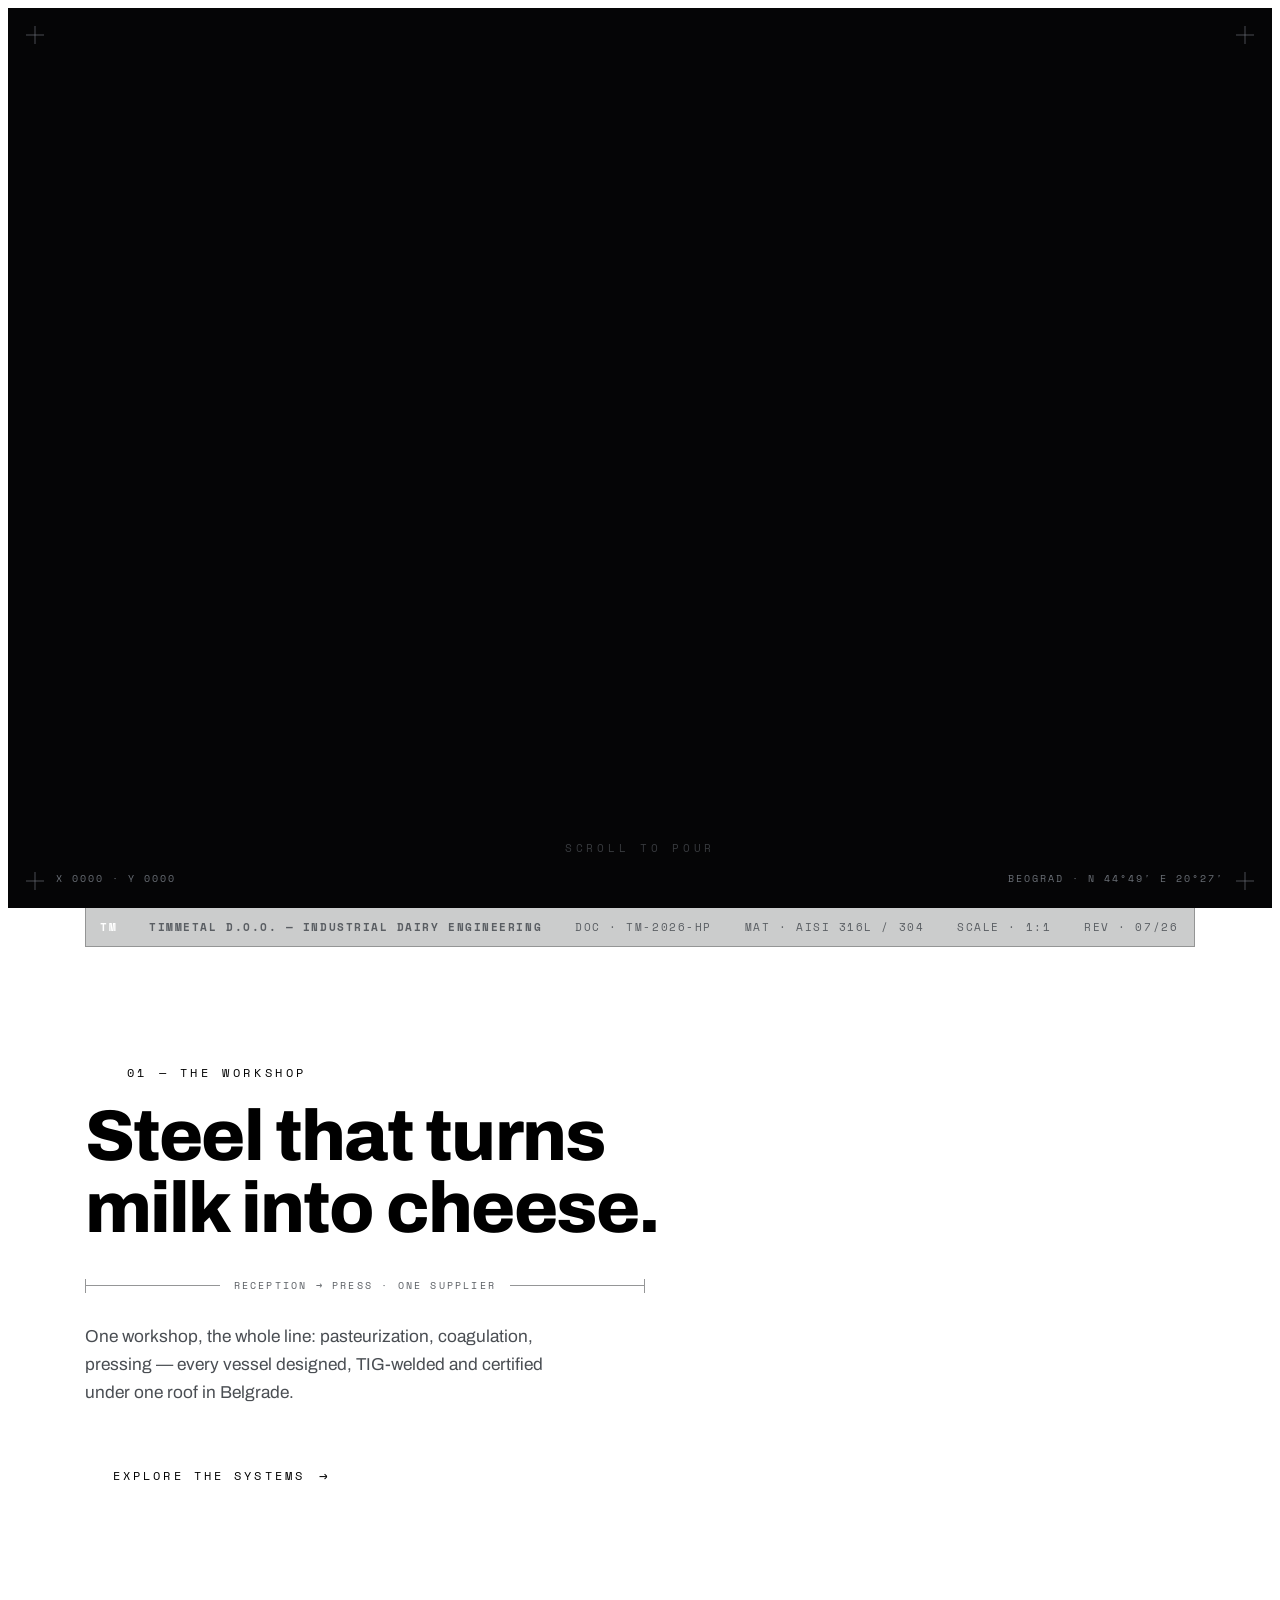
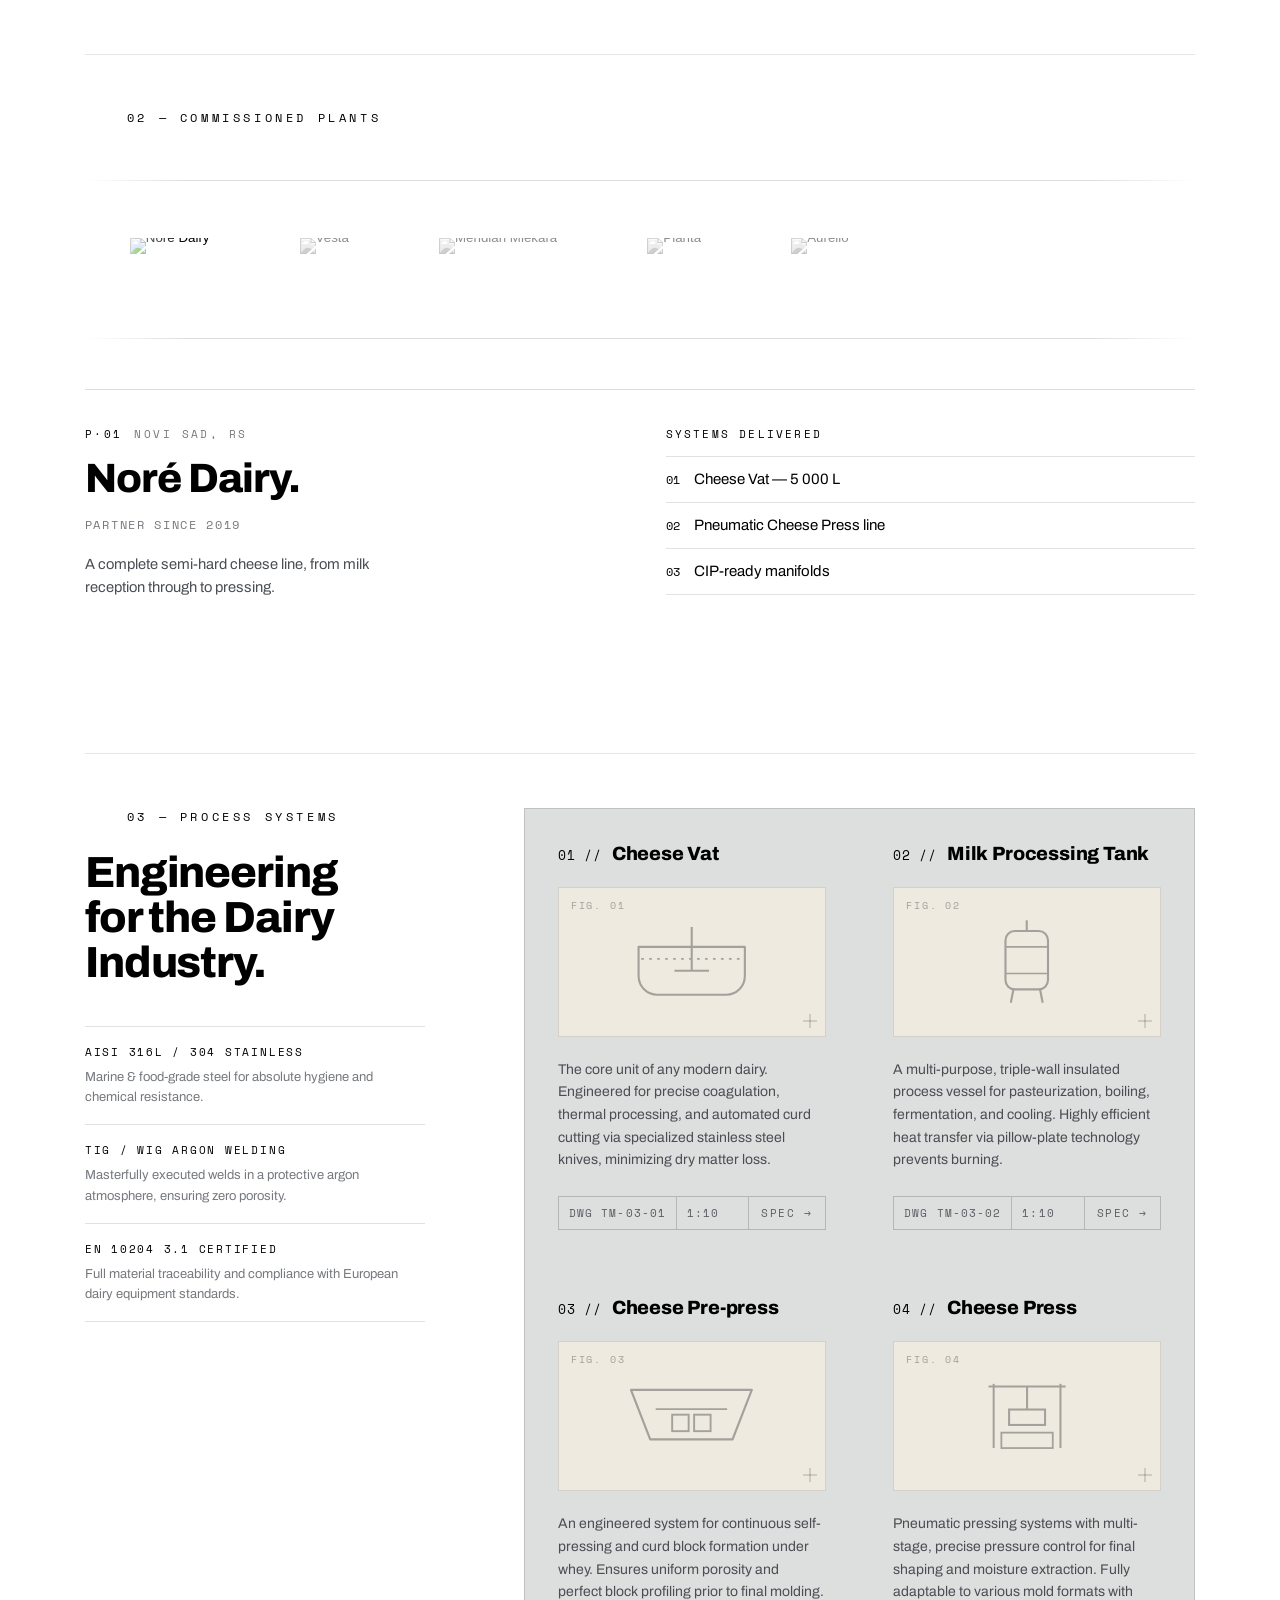
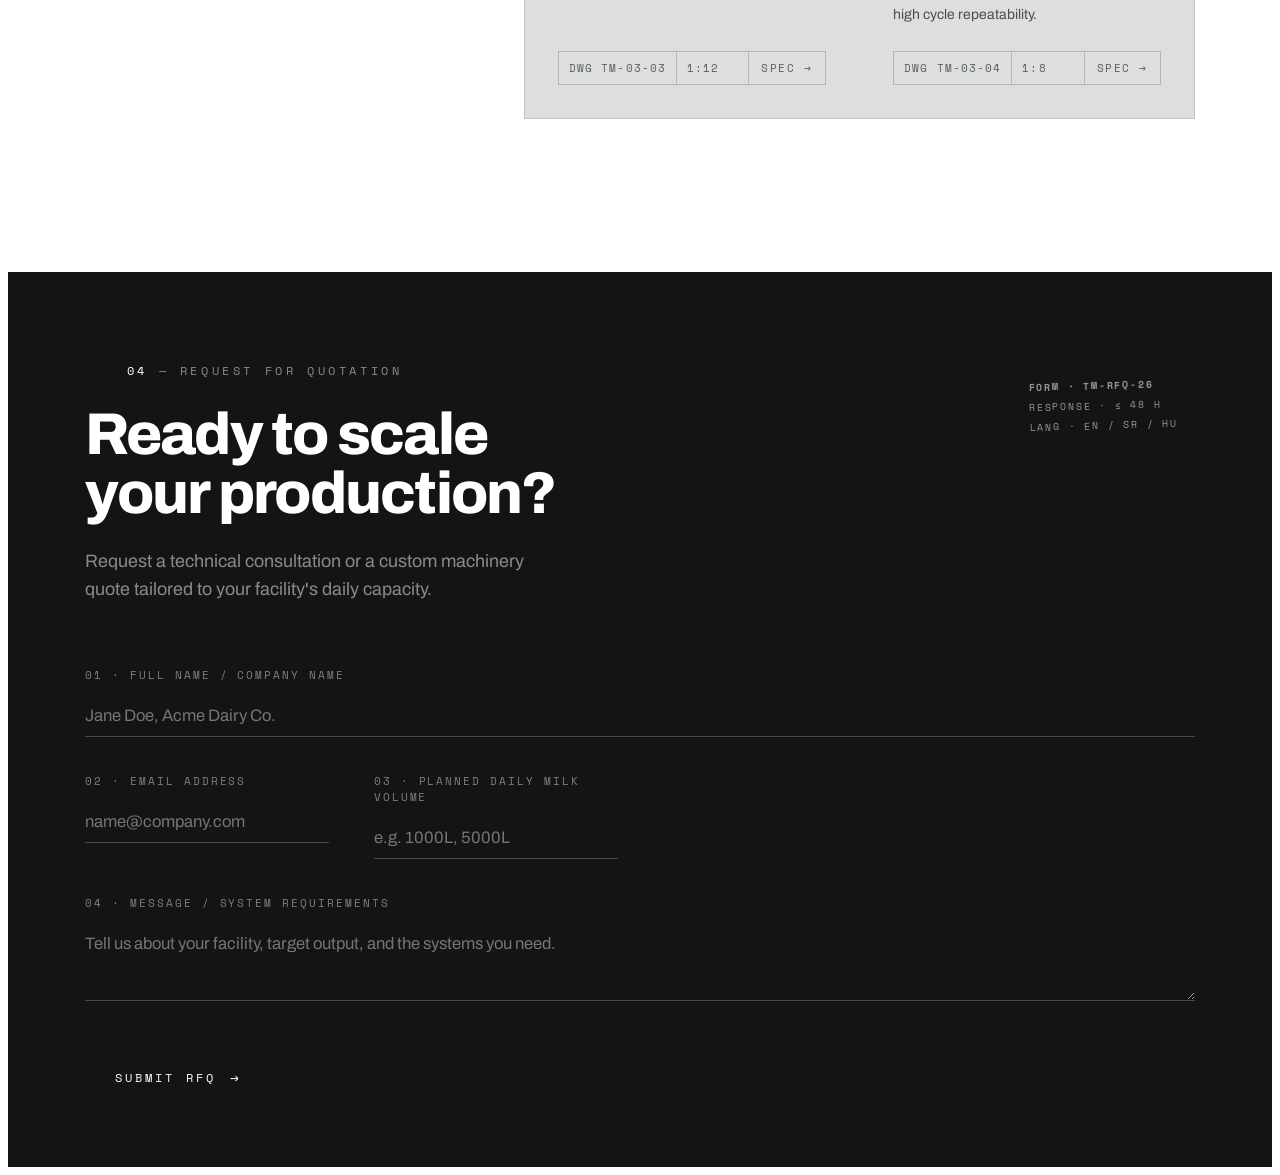
==== commit 0add382e: "Add Hungarian (hu) translation + third language switch button Co-Authored-By: Claude Opus 4.8 <norep" ====
--- a/app/index.html
+++ b/app/index.html
@@ -3,14 +3,14 @@
 <head>
 <meta charset="utf-8">
 <meta name="viewport" content="width=device-width, initial-scale=1">
-<title>TimMetal — Industrial Dairy Engineering</title>
-<meta name="description" content="TimMetal — dairy process machinery engineered in marine-grade stainless steel: cheese vats, processing tanks, pre-press and press systems, designed and built in Belgrade.">
+<title data-i18n="meta.home.title">TimMetal — Industrial Dairy Engineering</title>
+<meta name="description" content="TimMetal — dairy process machinery engineered in marine-grade stainless steel: cheese vats, processing tanks, pre-press and press systems, designed and built in Belgrade." data-i18n-attr="content:meta.home.desc">
 <link rel="icon" href="/favicon.svg" type="image/svg+xml">
 <meta name="theme-color" content="#141414">
 <meta property="og:type" content="website">
 <meta property="og:site_name" content="TimMetal">
-<meta property="og:title" content="TimMetal — Industrial Dairy Engineering">
-<meta property="og:description" content="Dairy process machinery engineered in marine-grade stainless steel — cheese vats, processing tanks, pre-press and press systems, designed and built in Belgrade.">
+<meta property="og:title" content="TimMetal — Industrial Dairy Engineering" data-i18n-attr="content:meta.home.title">
+<meta property="og:description" content="Dairy process machinery engineered in marine-grade stainless steel — cheese vats, processing tanks, pre-press and press systems, designed and built in Belgrade." data-i18n-attr="content:meta.home.desc">
 <meta property="og:image" content="/og.svg">
 <meta name="twitter:card" content="summary_large_image">
 <meta name="twitter:image" content="/og.svg">
@@ -55,7 +55,7 @@
        outline, milk pour, inverted wordmark); framed as drawing sheet no. 1 -->
   <section id="tm-hero" style="position:sticky; top:0; width:100%; height:100svh; min-height:560px; overflow:hidden; background:#050506;">
     <canvas id="tm-canvas" style="position:absolute; inset:0; width:100%; height:100%; display:block;"></canvas>
-    <h1 style="position:absolute; width:1px; height:1px; margin:0; padding:0; overflow:hidden; clip-path:inset(50%); white-space:nowrap;">TimMetal &mdash; Industrial Dairy Engineering, Beograd</h1>
+    <h1 style="position:absolute; width:1px; height:1px; margin:0; padding:0; overflow:hidden; clip-path:inset(50%); white-space:nowrap;" data-i18n-html="home.hero.h1">TimMetal &mdash; Industrial Dairy Engineering, Beograd</h1>
 
     <!-- Registration crosshairs, one per corner -->
     <svg width="18" height="18" viewBox="0 0 18 18" style="position:absolute; top:18px; left:18px; color:rgba(120,126,134,0.6);"><line x1="9" y1="0" x2="9" y2="18" stroke="currentColor" stroke-width="1"></line><line x1="0" y1="9" x2="18" y2="9" stroke="currentColor" stroke-width="1"></line></svg>
@@ -68,10 +68,10 @@
     <div style="position:absolute; right:48px; bottom:22px; font-family:'Space Mono', monospace; font-size:10px; letter-spacing:0.2em; color:#6a6f76; pointer-events:none;">BEOGRAD &middot; N 44&deg;49&prime; E 20&deg;27&prime;</div>
 
     <!-- Tagline sits just under the wordmark; fades in once the milk settles -->
-    <div id="tm-tagline" style="position:absolute; left:0; right:0; top:57%; text-align:center; opacity:0; transform:translateY(10px); transition:opacity 1s ease .2s, transform 1s ease .2s; pointer-events:none; font-family:'Space Mono', monospace; font-size:clamp(10px,1.05vw,14px); letter-spacing:0.42em; color:#3c4045;">DAIRY PROCESS MACHINERY &middot; ENGINEERED IN STEEL</div>
+    <div id="tm-tagline" style="position:absolute; left:0; right:0; top:57%; text-align:center; opacity:0; transform:translateY(10px); transition:opacity 1s ease .2s, transform 1s ease .2s; pointer-events:none; font-family:'Space Mono', monospace; font-size:clamp(10px,1.05vw,14px); letter-spacing:0.42em; color:#3c4045;" data-i18n="home.hero.tagline">DAIRY PROCESS MACHINERY &middot; ENGINEERED IN STEEL</div>
 
     <!-- Soft scroll affordance — never a hard lock, scrolling just pours faster -->
-    <div id="tm-hint" style="position:absolute; left:0; right:0; bottom:52px; text-align:center; opacity:0.5; transition:opacity .6s ease; font-family:'Space Mono', monospace; font-size:11px; letter-spacing:0.34em; color:#6a6f76; pointer-events:none;">SCROLL TO POUR</div>
+    <div id="tm-hint" style="position:absolute; left:0; right:0; bottom:52px; text-align:center; opacity:0.5; transition:opacity .6s ease; font-family:'Space Mono', monospace; font-size:11px; letter-spacing:0.34em; color:#6a6f76; pointer-events:none;" data-i18n="home.hero.hint">SCROLL TO POUR</div>
   </section>
 
   <!-- Hero is pinned (sticky); everything below is a cream .tm-lid (z-2)
@@ -86,7 +86,7 @@
       <!-- Drawing title block — the sheet's passport -->
       <div style="display:flex; flex-wrap:wrap; gap:1px; border:1px solid rgba(20,23,26,0.3); border-top:none; background:rgba(20,23,26,0.22); font-family:'Space Mono', monospace; font-size:11px; letter-spacing:0.14em; color:#5a5e63;">
         <div style="display:flex; align-items:center; padding:11px 14px; background:var(--tm-red); color:#fff; font-weight:700; letter-spacing:0.2em;">TM</div>
-        <div style="flex:2 1 auto; min-width:220px; display:flex; align-items:center; padding:11px 16px; background:var(--tm-cream); color:var(--tm-ink); font-weight:700;">TIMMETAL D.O.O. &mdash; INDUSTRIAL DAIRY ENGINEERING</div>
+        <div style="flex:2 1 auto; min-width:220px; display:flex; align-items:center; padding:11px 16px; background:var(--tm-cream); color:var(--tm-ink); font-weight:700;" data-i18n="home.titleblock.company">TIMMETAL D.O.O. &mdash; INDUSTRIAL DAIRY ENGINEERING</div>
         <div style="flex:1 0 auto; display:flex; align-items:center; padding:11px 16px; background:var(--tm-cream); white-space:nowrap;">DOC &middot; TM-2026-HP</div>
         <div style="flex:1 0 auto; display:flex; align-items:center; padding:11px 16px; background:var(--tm-cream); white-space:nowrap;">MAT &middot; AISI 316L / 304</div>
         <div style="flex:1 0 auto; display:flex; align-items:center; padding:11px 16px; background:var(--tm-cream); white-space:nowrap;">SCALE &middot; 1:1</div>
@@ -95,25 +95,25 @@
 
       <!-- SECTION 01 — the workshop -->
       <section class="tm-rise" style="padding-top:clamp(84px,13vh,170px);">
-        <div style="display:flex; align-items:center; gap:14px; font-family:'Space Mono', monospace; font-size:12px; letter-spacing:0.3em; color:var(--tm-red);"><span style="width:28px; height:2px; background:var(--tm-red);"></span>01 &mdash; THE WORKSHOP</div>
-        <h2 style="margin:20px 0 0; font-weight:800; font-size:clamp(34px,5.6vw,78px); line-height:1.0; letter-spacing:-0.025em; max-width:15ch; text-wrap:balance;">Steel that turns <span style="color:var(--tm-red-deep);">milk</span> into cheese<span style="color:var(--tm-red);">.</span></h2>
+        <div style="display:flex; align-items:center; gap:14px; font-family:'Space Mono', monospace; font-size:12px; letter-spacing:0.3em; color:var(--tm-red);"><span style="width:28px; height:2px; background:var(--tm-red);"></span><span data-i18n="home.s01.kicker">01 &mdash; THE WORKSHOP</span></div>
+        <h2 style="margin:20px 0 0; font-weight:800; font-size:clamp(34px,5.6vw,78px); line-height:1.0; letter-spacing:-0.025em; max-width:15ch; text-wrap:balance;" data-i18n-html="home.s01.h2">Steel that turns <span style="color:var(--tm-red-deep);">milk</span> into cheese<span style="color:var(--tm-red);">.</span></h2>
 
         <!-- Dimension line under the headline, drawn like a drafting callout -->
         <div style="margin-top:34px; max-width:560px; display:flex; align-items:center; gap:0; color:rgba(20,23,26,0.45);">
           <span style="width:1px; height:14px; background:currentColor;"></span>
           <span style="flex:1; height:1px; background:currentColor;"></span>
-          <span style="padding:0 14px; font-family:'Space Mono', monospace; font-size:10px; letter-spacing:0.22em; white-space:nowrap; color:#5a5e63;">RECEPTION &rarr; PRESS &middot; ONE SUPPLIER</span>
+          <span style="padding:0 14px; font-family:'Space Mono', monospace; font-size:10px; letter-spacing:0.22em; white-space:nowrap; color:#5a5e63;" data-i18n="home.s01.dimline">RECEPTION &rarr; PRESS &middot; ONE SUPPLIER</span>
           <span style="flex:1; height:1px; background:currentColor;"></span>
           <span style="width:1px; height:14px; background:currentColor;"></span>
         </div>
 
-        <p style="margin:30px 0 0; max-width:48ch; font-size:clamp(15px,1.35vw,19px); line-height:1.6; color:#4a4e53;">One workshop, the whole line: pasteurization, coagulation, pressing &mdash; every vessel designed, TIG-welded and certified under one roof in Belgrade.</p>
-        <a href="/products" class="tm-btn-ink" style="margin-top:44px; display:inline-flex; align-items:center; gap:14px; padding:15px 28px; border:1px solid var(--tm-ink); font-family:'Space Mono', monospace; font-size:12px; letter-spacing:0.26em; color:var(--tm-ink); text-decoration:none; cursor:pointer;">EXPLORE THE SYSTEMS <span style="font-size:14px;">&rarr;</span></a>
+        <p style="margin:30px 0 0; max-width:48ch; font-size:clamp(15px,1.35vw,19px); line-height:1.6; color:#4a4e53;" data-i18n="home.s01.body">One workshop, the whole line: pasteurization, coagulation, pressing &mdash; every vessel designed, TIG-welded and certified under one roof in Belgrade.</p>
+        <a href="/products" class="tm-btn-ink" style="margin-top:44px; display:inline-flex; align-items:center; gap:14px; padding:15px 28px; border:1px solid var(--tm-ink); font-family:'Space Mono', monospace; font-size:12px; letter-spacing:0.26em; color:var(--tm-ink); text-decoration:none; cursor:pointer;"><span data-i18n="home.s01.cta">EXPLORE THE SYSTEMS</span> <span style="font-size:14px;">&rarr;</span></a>
       </section>
 
       <!-- SECTION 02 — commissioned plants, shown as a rotating client logo strip -->
       <section id="plants" style="margin-top:clamp(96px,17vh,210px); padding-top:clamp(40px,6vh,72px); border-top:1px solid rgba(20,23,26,0.1);">
-        <div style="display:flex; align-items:center; gap:14px; font-family:'Space Mono', monospace; font-size:12px; letter-spacing:0.3em; color:var(--tm-red);"><span style="width:28px; height:2px; background:var(--tm-red);"></span>02 &mdash; COMMISSIONED PLANTS</div>
+        <div style="display:flex; align-items:center; gap:14px; font-family:'Space Mono', monospace; font-size:12px; letter-spacing:0.3em; color:var(--tm-red);"><span style="width:28px; height:2px; background:var(--tm-red);"></span><span data-i18n="home.s02.kicker">02 &mdash; COMMISSIONED PLANTS</span></div>
 
         <!-- Infinite logo marquee. The track holds the 5 client logos TWICE;
              the animation slides it -50% for a seamless loop. The second set
@@ -145,21 +145,21 @@
       <section id="systems" class="tm-rise" style="margin-top:clamp(96px,17vh,210px); padding-top:clamp(40px,6vh,72px); border-top:1px solid rgba(20,23,26,0.1); display:flex; flex-wrap:wrap; gap:clamp(40px,5vw,76px);">
 
         <div data-sticky-col style="flex:1 1 300px; min-width:260px;">
-          <div style="display:flex; align-items:center; gap:14px; font-family:'Space Mono', monospace; font-size:12px; letter-spacing:0.3em; color:var(--tm-red);"><span style="width:28px; height:2px; background:var(--tm-red);"></span>03 &mdash; PROCESS SYSTEMS</div>
-          <h2 style="margin:26px 0 0; font-weight:800; font-size:clamp(30px,3.4vw,52px); line-height:1.03; letter-spacing:-0.025em; max-width:12ch; text-wrap:balance; color:var(--tm-ink);">Engineering for the <span style="color:var(--tm-red-deep);">Dairy</span> Industry<span style="color:var(--tm-red);">.</span></h2>
+          <div style="display:flex; align-items:center; gap:14px; font-family:'Space Mono', monospace; font-size:12px; letter-spacing:0.3em; color:var(--tm-red);"><span style="width:28px; height:2px; background:var(--tm-red);"></span><span data-i18n="home.s03.kicker">03 &mdash; PROCESS SYSTEMS</span></div>
+          <h2 style="margin:26px 0 0; font-weight:800; font-size:clamp(30px,3.4vw,52px); line-height:1.03; letter-spacing:-0.025em; max-width:12ch; text-wrap:balance; color:var(--tm-ink);" data-i18n-html="home.s03.h2">Engineering for the <span style="color:var(--tm-red-deep);">Dairy</span> Industry<span style="color:var(--tm-red);">.</span></h2>
 
           <div style="margin-top:clamp(34px,4.5vh,56px); max-width:340px; border-bottom:1px solid rgba(20,23,26,0.12);">
             <div style="padding:17px 0; border-top:1px solid rgba(20,23,26,0.12);">
-              <div style="font-family:'Space Mono', monospace; font-size:11px; letter-spacing:0.16em; color:var(--tm-ink);">AISI 316L / 304 STAINLESS</div>
-              <div style="margin-top:7px; font-size:13px; line-height:1.55; color:#76797e;">Marine &amp; food-grade steel for absolute hygiene and chemical resistance.</div>
+              <div style="font-family:'Space Mono', monospace; font-size:11px; letter-spacing:0.16em; color:var(--tm-ink);" data-i18n="home.s03.feat1.t">AISI 316L / 304 STAINLESS</div>
+              <div style="margin-top:7px; font-size:13px; line-height:1.55; color:#76797e;" data-i18n="home.s03.feat1.d">Marine &amp; food-grade steel for absolute hygiene and chemical resistance.</div>
             </div>
             <div style="padding:17px 0; border-top:1px solid rgba(20,23,26,0.12);">
-              <div style="font-family:'Space Mono', monospace; font-size:11px; letter-spacing:0.16em; color:var(--tm-ink);">TIG / WIG ARGON WELDING</div>
-              <div style="margin-top:7px; font-size:13px; line-height:1.55; color:#76797e;">Masterfully executed welds in a protective argon atmosphere, ensuring zero porosity.</div>
+              <div style="font-family:'Space Mono', monospace; font-size:11px; letter-spacing:0.16em; color:var(--tm-ink);" data-i18n="home.s03.feat2.t">TIG / WIG ARGON WELDING</div>
+              <div style="margin-top:7px; font-size:13px; line-height:1.55; color:#76797e;" data-i18n="home.s03.feat2.d">Masterfully executed welds in a protective argon atmosphere, ensuring zero porosity.</div>
             </div>
             <div style="padding:17px 0; border-top:1px solid rgba(20,23,26,0.12);">
-              <div style="font-family:'Space Mono', monospace; font-size:11px; letter-spacing:0.16em; color:var(--tm-ink);">EN 10204 3.1 CERTIFIED</div>
-              <div style="margin-top:7px; font-size:13px; line-height:1.55; color:#76797e;">Full material traceability and compliance with European dairy equipment standards.</div>
+              <div style="font-family:'Space Mono', monospace; font-size:11px; letter-spacing:0.16em; color:var(--tm-ink);" data-i18n="home.s03.feat3.t">EN 10204 3.1 CERTIFIED</div>
+              <div style="margin-top:7px; font-size:13px; line-height:1.55; color:#76797e;" data-i18n="home.s03.feat3.d">Full material traceability and compliance with European dairy equipment standards.</div>
             </div>
           </div>
         </div>
@@ -170,14 +170,14 @@
           <div class="tm-card" style="background:var(--tm-cream); padding:clamp(24px,2.6vw,40px); display:flex; flex-direction:column;">
             <div style="display:flex; align-items:baseline; gap:10px;">
               <span style="font-family:'Space Mono', monospace; color:var(--tm-red); font-size:13px; letter-spacing:0.06em; white-space:nowrap; flex-shrink:0;">01 //</span>
-              <span style="font-family:'Archivo', sans-serif; font-weight:800; font-size:clamp(18px,1.5vw,23px); letter-spacing:-0.01em; color:var(--tm-ink);">Cheese Vat</span>
+              <span style="font-family:'Archivo', sans-serif; font-weight:800; font-size:clamp(18px,1.5vw,23px); letter-spacing:-0.01em; color:var(--tm-ink);" data-i18n="home.card1.name">Cheese Vat</span>
             </div>
             <div style="position:relative; margin-top:22px; height:clamp(148px,16vh,196px); display:flex; align-items:center; justify-content:center; border:1px solid rgba(20,23,26,0.12); background:#EFEAE0;">
               <span style="position:absolute; top:10px; left:12px; font-family:'Space Mono', monospace; font-size:10px; letter-spacing:0.18em; color:rgba(20,23,26,0.35);">FIG. 01</span>
               <svg width="14" height="14" viewBox="0 0 14 14" style="position:absolute; bottom:8px; right:8px; color:rgba(20,23,26,0.3);"><line x1="7" y1="0" x2="7" y2="14" stroke="currentColor" stroke-width="1"></line><line x1="0" y1="7" x2="14" y2="7" stroke="currentColor" stroke-width="1"></line></svg>
               <svg width="60%" viewBox="0 0 120 70" fill="none" style="color:#14171A; opacity:0.34;"><path d="M20 24 H100 V46 a14 14 0 0 1 -14 14 H34 a14 14 0 0 1 -14 -14 Z" stroke="currentColor" stroke-width="1.6" stroke-linejoin="round"></path><line x1="60" y1="9" x2="60" y2="42" stroke="currentColor" stroke-width="1.6"></line><line x1="47" y1="42" x2="73" y2="42" stroke="currentColor" stroke-width="1.6"></line><line x1="22" y1="33" x2="98" y2="33" stroke="currentColor" stroke-width="1.2" stroke-dasharray="2 4"></line></svg>
             </div>
-            <p style="margin:22px 0 0; font-size:14px; line-height:1.62; color:#4a4e53;">The core unit of any modern dairy. Engineered for precise coagulation, thermal processing, and automated curd cutting via specialized stainless steel knives, minimizing dry matter loss.</p>
+            <p style="margin:22px 0 0; font-size:14px; line-height:1.62; color:#4a4e53;" data-i18n="home.card1.body">The core unit of any modern dairy. Engineered for precise coagulation, thermal processing, and automated curd cutting via specialized stainless steel knives, minimizing dry matter loss.</p>
             <div style="margin-top:auto; padding-top:24px;">
               <div style="display:flex; flex-wrap:wrap; align-items:stretch; border:1px solid rgba(20,23,26,0.2); font-family:'Space Mono', monospace; font-size:11px; letter-spacing:0.1em; color:#5a5e63;">
                 <div style="padding:8px 10px; border-right:1px solid rgba(20,23,26,0.2); white-space:nowrap;">DWG TM-03-01</div>
@@ -191,14 +191,14 @@
           <div class="tm-card" style="background:var(--tm-cream); padding:clamp(24px,2.6vw,40px); display:flex; flex-direction:column;">
             <div style="display:flex; align-items:baseline; gap:10px;">
               <span style="font-family:'Space Mono', monospace; color:var(--tm-red); font-size:13px; letter-spacing:0.06em; white-space:nowrap; flex-shrink:0;">02 //</span>
-              <span style="font-family:'Archivo', sans-serif; font-weight:800; font-size:clamp(18px,1.5vw,23px); letter-spacing:-0.01em; color:var(--tm-ink);">Milk Processing Tank</span>
+              <span style="font-family:'Archivo', sans-serif; font-weight:800; font-size:clamp(18px,1.5vw,23px); letter-spacing:-0.01em; color:var(--tm-ink);" data-i18n="home.card2.name">Milk Processing Tank</span>
             </div>
             <div style="position:relative; margin-top:22px; height:clamp(148px,16vh,196px); display:flex; align-items:center; justify-content:center; border:1px solid rgba(20,23,26,0.12); background:#EFEAE0;">
               <span style="position:absolute; top:10px; left:12px; font-family:'Space Mono', monospace; font-size:10px; letter-spacing:0.18em; color:rgba(20,23,26,0.35);">FIG. 02</span>
               <svg width="14" height="14" viewBox="0 0 14 14" style="position:absolute; bottom:8px; right:8px; color:rgba(20,23,26,0.3);"><line x1="7" y1="0" x2="7" y2="14" stroke="currentColor" stroke-width="1"></line><line x1="0" y1="7" x2="14" y2="7" stroke="currentColor" stroke-width="1"></line></svg>
               <svg width="60%" viewBox="0 0 120 70" fill="none" style="color:#14171A; opacity:0.34;"><line x1="60" y1="4" x2="60" y2="12" stroke="currentColor" stroke-width="1.6"></line><rect x="44" y="12" width="32" height="44" rx="7" stroke="currentColor" stroke-width="1.6"></rect><line x1="44" y1="24" x2="76" y2="24" stroke="currentColor" stroke-width="1.2"></line><line x1="44" y1="44" x2="76" y2="44" stroke="currentColor" stroke-width="1.2"></line><line x1="50" y1="56" x2="48" y2="66" stroke="currentColor" stroke-width="1.6"></line><line x1="70" y1="56" x2="72" y2="66" stroke="currentColor" stroke-width="1.6"></line></svg>
             </div>
-            <p style="margin:22px 0 0; font-size:14px; line-height:1.62; color:#4a4e53;">A multi-purpose, triple-wall insulated process vessel for pasteurization, boiling, fermentation, and cooling. Highly efficient heat transfer via pillow-plate technology prevents burning.</p>
+            <p style="margin:22px 0 0; font-size:14px; line-height:1.62; color:#4a4e53;" data-i18n="home.card2.body">A multi-purpose, triple-wall insulated process vessel for pasteurization, boiling, fermentation, and cooling. Highly efficient heat transfer via pillow-plate technology prevents burning.</p>
             <div style="margin-top:auto; padding-top:24px;">
               <div style="display:flex; flex-wrap:wrap; align-items:stretch; border:1px solid rgba(20,23,26,0.2); font-family:'Space Mono', monospace; font-size:11px; letter-spacing:0.1em; color:#5a5e63;">
                 <div style="padding:8px 10px; border-right:1px solid rgba(20,23,26,0.2); white-space:nowrap;">DWG TM-03-02</div>
@@ -212,14 +212,14 @@
           <div class="tm-card" style="background:var(--tm-cream); padding:clamp(24px,2.6vw,40px); display:flex; flex-direction:column;">
             <div style="display:flex; align-items:baseline; gap:10px;">
               <span style="font-family:'Space Mono', monospace; color:var(--tm-red); font-size:13px; letter-spacing:0.06em; white-space:nowrap; flex-shrink:0;">03 //</span>
-              <span style="font-family:'Archivo', sans-serif; font-weight:800; font-size:clamp(18px,1.5vw,23px); letter-spacing:-0.01em; color:var(--tm-ink);">Cheese Pre-press</span>
+              <span style="font-family:'Archivo', sans-serif; font-weight:800; font-size:clamp(18px,1.5vw,23px); letter-spacing:-0.01em; color:var(--tm-ink);" data-i18n="home.card3.name">Cheese Pre-press</span>
             </div>
             <div style="position:relative; margin-top:22px; height:clamp(148px,16vh,196px); display:flex; align-items:center; justify-content:center; border:1px solid rgba(20,23,26,0.12); background:#EFEAE0;">
               <span style="position:absolute; top:10px; left:12px; font-family:'Space Mono', monospace; font-size:10px; letter-spacing:0.18em; color:rgba(20,23,26,0.35);">FIG. 03</span>
               <svg width="14" height="14" viewBox="0 0 14 14" style="position:absolute; bottom:8px; right:8px; color:rgba(20,23,26,0.3);"><line x1="7" y1="0" x2="7" y2="14" stroke="currentColor" stroke-width="1"></line><line x1="0" y1="7" x2="14" y2="7" stroke="currentColor" stroke-width="1"></line></svg>
               <svg width="62%" viewBox="0 0 120 70" fill="none" style="color:#14171A; opacity:0.34;"><path d="M16 16 H104 L90 52 H30 Z" stroke="currentColor" stroke-width="1.6" stroke-linejoin="round"></path><line x1="34" y1="30" x2="86" y2="30" stroke="currentColor" stroke-width="1.2"></line><rect x="46" y="34" width="12" height="12" stroke="currentColor" stroke-width="1.4"></rect><rect x="62" y="34" width="12" height="12" stroke="currentColor" stroke-width="1.4"></rect></svg>
             </div>
-            <p style="margin:22px 0 0; font-size:14px; line-height:1.62; color:#4a4e53;">An engineered system for continuous self-pressing and curd block formation under whey. Ensures uniform porosity and perfect block profiling prior to final molding.</p>
+            <p style="margin:22px 0 0; font-size:14px; line-height:1.62; color:#4a4e53;" data-i18n="home.card3.body">An engineered system for continuous self-pressing and curd block formation under whey. Ensures uniform porosity and perfect block profiling prior to final molding.</p>
             <div style="margin-top:auto; padding-top:24px;">
               <div style="display:flex; flex-wrap:wrap; align-items:stretch; border:1px solid rgba(20,23,26,0.2); font-family:'Space Mono', monospace; font-size:11px; letter-spacing:0.1em; color:#5a5e63;">
                 <div style="padding:8px 10px; border-right:1px solid rgba(20,23,26,0.2); white-space:nowrap;">DWG TM-03-03</div>
@@ -233,14 +233,14 @@
           <div class="tm-card" style="background:var(--tm-cream); padding:clamp(24px,2.6vw,40px); display:flex; flex-direction:column;">
             <div style="display:flex; align-items:baseline; gap:10px;">
               <span style="font-family:'Space Mono', monospace; color:var(--tm-red); font-size:13px; letter-spacing:0.06em; white-space:nowrap; flex-shrink:0;">04 //</span>
-              <span style="font-family:'Archivo', sans-serif; font-weight:800; font-size:clamp(18px,1.5vw,23px); letter-spacing:-0.01em; color:var(--tm-ink);">Cheese Press</span>
+              <span style="font-family:'Archivo', sans-serif; font-weight:800; font-size:clamp(18px,1.5vw,23px); letter-spacing:-0.01em; color:var(--tm-ink);" data-i18n="home.card4.name">Cheese Press</span>
             </div>
             <div style="position:relative; margin-top:22px; height:clamp(148px,16vh,196px); display:flex; align-items:center; justify-content:center; border:1px solid rgba(20,23,26,0.12); background:#EFEAE0;">
               <span style="position:absolute; top:10px; left:12px; font-family:'Space Mono', monospace; font-size:10px; letter-spacing:0.18em; color:rgba(20,23,26,0.35);">FIG. 04</span>
               <svg width="14" height="14" viewBox="0 0 14 14" style="position:absolute; bottom:8px; right:8px; color:rgba(20,23,26,0.3);"><line x1="7" y1="0" x2="7" y2="14" stroke="currentColor" stroke-width="1"></line><line x1="0" y1="7" x2="14" y2="7" stroke="currentColor" stroke-width="1"></line></svg>
               <svg width="58%" viewBox="0 0 120 70" fill="none" style="color:#14171A; opacity:0.34;"><line x1="34" y1="10" x2="34" y2="60" stroke="currentColor" stroke-width="1.6"></line><line x1="86" y1="10" x2="86" y2="60" stroke="currentColor" stroke-width="1.6"></line><line x1="30" y1="12" x2="90" y2="12" stroke="currentColor" stroke-width="1.6"></line><line x1="60" y1="12" x2="60" y2="30" stroke="currentColor" stroke-width="1.6"></line><rect x="46" y="30" width="28" height="12" stroke="currentColor" stroke-width="1.6"></rect><rect x="40" y="48" width="40" height="12" stroke="currentColor" stroke-width="1.4"></rect></svg>
             </div>
-            <p style="margin:22px 0 0; font-size:14px; line-height:1.62; color:#4a4e53;">Pneumatic pressing systems with multi-stage, precise pressure control for final shaping and moisture extraction. Fully adaptable to various mold formats with high cycle repeatability.</p>
+            <p style="margin:22px 0 0; font-size:14px; line-height:1.62; color:#4a4e53;" data-i18n="home.card4.body">Pneumatic pressing systems with multi-stage, precise pressure control for final shaping and moisture extraction. Fully adaptable to various mold formats with high cycle repeatability.</p>
             <div style="margin-top:auto; padding-top:24px;">
               <div style="display:flex; flex-wrap:wrap; align-items:stretch; border:1px solid rgba(20,23,26,0.2); font-family:'Space Mono', monospace; font-size:11px; letter-spacing:0.1em; color:#5a5e63;">
                 <div style="padding:8px 10px; border-right:1px solid rgba(20,23,26,0.2); white-space:nowrap;">DWG TM-03-04</div>
@@ -261,37 +261,37 @@
 
       <div class="tm-rise" style="display:flex; flex-wrap:wrap; align-items:flex-start; justify-content:space-between; gap:24px;">
         <div>
-          <div style="display:flex; align-items:center; gap:14px; font-family:'Space Mono', monospace; font-size:12px; letter-spacing:0.3em;"><span style="width:28px; height:2px; background:var(--tm-red);"></span><span><span style="color:var(--tm-red);">04</span><span style="color:rgba(255,255,255,0.5);"> &mdash; REQUEST FOR QUOTATION</span></span></div>
-          <h2 style="margin:26px 0 0; font-weight:800; font-size:clamp(32px,4.6vw,68px); line-height:1.0; letter-spacing:-0.03em; max-width:14ch; text-wrap:balance; color:#fff;">Ready to scale your production<span style="color:var(--tm-red);">?</span></h2>
-          <p style="margin:24px 0 0; max-width:48ch; font-size:clamp(15px,1.4vw,19px); line-height:1.6; color:rgba(255,255,255,0.5);">Request a technical consultation or a custom machinery quote tailored to your facility's daily capacity.</p>
+          <div style="display:flex; align-items:center; gap:14px; font-family:'Space Mono', monospace; font-size:12px; letter-spacing:0.3em;"><span style="width:28px; height:2px; background:var(--tm-red);"></span><span data-i18n-html="home.rfq.kicker"><span style="color:var(--tm-red);">04</span><span style="color:rgba(255,255,255,0.5);"> &mdash; REQUEST FOR QUOTATION</span></span></div>
+          <h2 style="margin:26px 0 0; font-weight:800; font-size:clamp(32px,4.6vw,68px); line-height:1.0; letter-spacing:-0.03em; max-width:14ch; text-wrap:balance; color:#fff;" data-i18n-html="home.rfq.h2">Ready to scale your production<span style="color:var(--tm-red);">?</span></h2>
+          <p style="margin:24px 0 0; max-width:48ch; font-size:clamp(15px,1.4vw,19px); line-height:1.6; color:rgba(255,255,255,0.5);" data-i18n="home.rfq.body">Request a technical consultation or a custom machinery quote tailored to your facility's daily capacity.</p>
         </div>
         <!-- Document stamp -->
-        <div style="border:1.5px solid var(--tm-red); padding:14px 18px; font-family:'Space Mono', monospace; font-size:10px; letter-spacing:0.18em; color:rgba(255,255,255,0.55); line-height:2; transform:rotate(-1.5deg);"><span style="color:var(--tm-red); font-weight:700;">FORM &middot; TM-RFQ-26</span><br>RESPONSE &middot; &le; 48 H<br>LANG &middot; EN / SR / DE</div>
+        <div style="border:1.5px solid var(--tm-red); padding:14px 18px; font-family:'Space Mono', monospace; font-size:10px; letter-spacing:0.18em; color:rgba(255,255,255,0.55); line-height:2; transform:rotate(-1.5deg);"><span style="color:var(--tm-red); font-weight:700;">FORM &middot; TM-RFQ-26</span><br><span data-i18n="home.rfq.stamp.response">RESPONSE &middot; &le; 48 H</span><br>LANG &middot; EN / SR / HU</div>
       </div>
 
       <form id="tm-rfq-form" style="margin-top:clamp(48px,7vh,84px); display:grid; grid-template-columns:repeat(auto-fit, minmax(240px, 1fr)); column-gap:clamp(28px,3.5vw,56px); row-gap:clamp(30px,4vh,42px);">
 
         <div style="grid-column:1 / -1; display:flex; flex-direction:column; gap:11px;">
-          <label style="font-family:'Space Mono', monospace; font-size:11px; letter-spacing:0.18em; color:rgba(255,255,255,0.45);"><span style="color:var(--tm-red);">01</span> &middot; FULL NAME / COMPANY NAME</label>
-          <input type="text" name="name" placeholder="Jane Doe, Acme Dairy Co." class="tm-field" style="width:100%; background:transparent; border:none; border-bottom:1px solid rgba(255,255,255,0.22); color:#fff; font-family:'Archivo', sans-serif; font-size:clamp(15px,1.3vw,17px); padding:12px 0; outline:none;" />
+          <label style="font-family:'Space Mono', monospace; font-size:11px; letter-spacing:0.18em; color:rgba(255,255,255,0.45);" data-i18n-html="home.rfq.f1"><span style="color:var(--tm-red);">01</span> &middot; FULL NAME / COMPANY NAME</label>
+          <input type="text" name="name" placeholder="Jane Doe, Acme Dairy Co." data-i18n-attr="placeholder:home.rfq.f1.ph" class="tm-field" style="width:100%; background:transparent; border:none; border-bottom:1px solid rgba(255,255,255,0.22); color:#fff; font-family:'Archivo', sans-serif; font-size:clamp(15px,1.3vw,17px); padding:12px 0; outline:none;" />
         </div>
 
         <div style="display:flex; flex-direction:column; gap:11px;">
-          <label style="font-family:'Space Mono', monospace; font-size:11px; letter-spacing:0.18em; color:rgba(255,255,255,0.45);"><span style="color:var(--tm-red);">02</span> &middot; EMAIL ADDRESS</label>
-          <input type="email" name="email" placeholder="name@company.com" class="tm-field" style="width:100%; background:transparent; border:none; border-bottom:1px solid rgba(255,255,255,0.22); color:#fff; font-family:'Archivo', sans-serif; font-size:clamp(15px,1.3vw,17px); padding:12px 0; outline:none;" />
+          <label style="font-family:'Space Mono', monospace; font-size:11px; letter-spacing:0.18em; color:rgba(255,255,255,0.45);" data-i18n-html="home.rfq.f2"><span style="color:var(--tm-red);">02</span> &middot; EMAIL ADDRESS</label>
+          <input type="email" name="email" placeholder="name@company.com" data-i18n-attr="placeholder:home.rfq.f2.ph" class="tm-field" style="width:100%; background:transparent; border:none; border-bottom:1px solid rgba(255,255,255,0.22); color:#fff; font-family:'Archivo', sans-serif; font-size:clamp(15px,1.3vw,17px); padding:12px 0; outline:none;" />
         </div>
 
         <div style="display:flex; flex-direction:column; gap:11px;">
-          <label style="font-family:'Space Mono', monospace; font-size:11px; letter-spacing:0.18em; color:rgba(255,255,255,0.45);"><span style="color:var(--tm-red);">03</span> &middot; PLANNED DAILY MILK VOLUME</label>
-          <input type="text" name="volume" placeholder="e.g. 1000L, 5000L" class="tm-field" style="width:100%; background:transparent; border:none; border-bottom:1px solid rgba(255,255,255,0.22); color:#fff; font-family:'Archivo', sans-serif; font-size:clamp(15px,1.3vw,17px); padding:12px 0; outline:none;" />
+          <label style="font-family:'Space Mono', monospace; font-size:11px; letter-spacing:0.18em; color:rgba(255,255,255,0.45);" data-i18n-html="home.rfq.f3"><span style="color:var(--tm-red);">03</span> &middot; PLANNED DAILY MILK VOLUME</label>
+          <input type="text" name="volume" placeholder="e.g. 1000L, 5000L" data-i18n-attr="placeholder:home.rfq.f3.ph" class="tm-field" style="width:100%; background:transparent; border:none; border-bottom:1px solid rgba(255,255,255,0.22); color:#fff; font-family:'Archivo', sans-serif; font-size:clamp(15px,1.3vw,17px); padding:12px 0; outline:none;" />
         </div>
 
         <div style="grid-column:1 / -1; display:flex; flex-direction:column; gap:11px;">
-          <label style="font-family:'Space Mono', monospace; font-size:11px; letter-spacing:0.18em; color:rgba(255,255,255,0.45);"><span style="color:var(--tm-red);">04</span> &middot; MESSAGE / SYSTEM REQUIREMENTS</label>
-          <textarea name="message" rows="3" placeholder="Tell us about your facility, target output, and the systems you need." class="tm-field" style="width:100%; background:transparent; border:none; border-bottom:1px solid rgba(255,255,255,0.22); color:#fff; font-family:'Archivo', sans-serif; font-size:clamp(15px,1.3vw,17px); padding:12px 0; outline:none; resize:vertical;"></textarea>
-        </div>
-
-        <button type="submit" class="tm-rfq-submit" style="grid-column:1 / -1; justify-self:start; margin-top:14px; display:inline-flex; align-items:center; gap:14px; padding:16px 30px; background:var(--tm-red); border:1px solid var(--tm-red); font-family:'Space Mono', monospace; font-size:12px; letter-spacing:0.26em; color:#fff; cursor:pointer;"><span data-btn-label>SUBMIT RFQ</span> <span style="font-size:14px;">&rarr;</span></button>
+          <label style="font-family:'Space Mono', monospace; font-size:11px; letter-spacing:0.18em; color:rgba(255,255,255,0.45);" data-i18n-html="home.rfq.f4"><span style="color:var(--tm-red);">04</span> &middot; MESSAGE / SYSTEM REQUIREMENTS</label>
+          <textarea name="message" rows="3" placeholder="Tell us about your facility, target output, and the systems you need." data-i18n-attr="placeholder:home.rfq.f4.ph" class="tm-field" style="width:100%; background:transparent; border:none; border-bottom:1px solid rgba(255,255,255,0.22); color:#fff; font-family:'Archivo', sans-serif; font-size:clamp(15px,1.3vw,17px); padding:12px 0; outline:none; resize:vertical;"></textarea>
+        </div>
+
+        <button type="submit" class="tm-rfq-submit" style="grid-column:1 / -1; justify-self:start; margin-top:14px; display:inline-flex; align-items:center; gap:14px; padding:16px 30px; background:var(--tm-red); border:1px solid var(--tm-red); font-family:'Space Mono', monospace; font-size:12px; letter-spacing:0.26em; color:#fff; cursor:pointer;"><span data-btn-label data-i18n="home.rfq.submit">SUBMIT RFQ</span> <span style="font-size:14px;">&rarr;</span></button>
       </form>
 
       <!-- Footer — shared partial, injected by include.js -->
@@ -324,7 +324,7 @@
       form.addEventListener('submit', function (e) {
         e.preventDefault();
         var label = form.querySelector('[data-btn-label]');
-        if (label) label.textContent = 'SUBMITTED ✓';
+        if (label) label.textContent = (window.tmI18n ? window.tmI18n.t('home.rfq.submitted', 'SUBMITTED ✓') : 'SUBMITTED ✓');
         form.reset();
       });
     }
@@ -338,21 +338,59 @@
     var MONO = "'Space Mono', monospace";
     var CLIENTS = [
       { key: 'P·01', name: 'Noré Dairy',       loc: 'NOVI SAD, RS',     since: 2019,
-        note: 'A complete semi-hard cheese line, from milk reception through to pressing.',
-        systems: ['Cheese Vat — 5 000 L', 'Pneumatic Cheese Press line', 'CIP-ready manifolds'] },
+        note: { en: 'A complete semi-hard cheese line, from milk reception through to pressing.',
+                sr: 'Kompletna linija za polutvrdi sir, od prijema mleka do presovanja.',
+                hu: 'Teljes félkemény sajtvonal, a tejátvételtől a préselésig.' },
+        systems: [
+          { en: 'Cheese Vat — 5 000 L', sr: 'Sirarski kotao — 5.000 L', hu: 'Sajtkád — 5 000 L' },
+          { en: 'Pneumatic Cheese Press line', sr: 'Linija pneumatskih presa za sir', hu: 'Pneumatikus sajtprés-vonal' },
+          { en: 'CIP-ready manifolds', sr: 'CIP-spremni razvodnici', hu: 'CIP-kész elosztók' }
+        ] },
       { key: 'P·02', name: 'Vesta',            loc: 'THESSALONIKI, GR', since: 2021,
-        note: 'A capacity expansion built around high-efficiency pillow-plate vessels.',
-        systems: ['Triple-wall Processing Tank ×3', 'Pillow-plate heat transfer', 'Automated temperature control'] },
+        note: { en: 'A capacity expansion built around high-efficiency pillow-plate vessels.',
+                sr: 'Proširenje kapaciteta zasnovano na visokoefikasnim pillow-plate sudovima.',
+                hu: 'Kapacitásbővítés nagy hatékonyságú pillow-plate edények köré építve.' },
+        systems: [
+          { en: 'Triple-wall Processing Tank ×3', sr: 'Troslojni procesni tank ×3', hu: 'Háromfalú feldolgozó tartály ×3' },
+          { en: 'Pillow-plate heat transfer', sr: 'Pillow-plate prenos toplote', hu: 'Pillow-plate hőátadás' },
+          { en: 'Automated temperature control', sr: 'Automatska kontrola temperature', hu: 'Automatizált hőmérséklet-szabályozás' }
+        ] },
       { key: 'P·03', name: 'Meridian Mlekara', loc: 'SARAJEVO, BA',     since: 2020,
-        note: 'A full semi-hard cheese line rated for 12 000 L per day.',
-        systems: ['Cheese Vat ×2', 'Cheese Pre-press', 'Pneumatic Cheese Press', 'Processing tanks'] },
+        note: { en: 'A full semi-hard cheese line rated for 12 000 L per day.',
+                sr: 'Kompletna linija za polutvrdi sir kapaciteta 12.000 L dnevno.',
+                hu: 'Teljes félkemény sajtvonal, napi 12 000 L kapacitással.' },
+        systems: [
+          { en: 'Cheese Vat ×2', sr: 'Sirarski kotao ×2', hu: 'Sajtkád ×2' },
+          { en: 'Cheese Pre-press', sr: 'Predpresa za sir', hu: 'Sajt előprés' },
+          { en: 'Pneumatic Cheese Press', sr: 'Pneumatska presa za sir', hu: 'Pneumatikus sajtprés' },
+          { en: 'Processing tanks', sr: 'Procesni tankovi', hu: 'Feldolgozó tartályok' }
+        ] },
       { key: 'P·04', name: 'Planta',           loc: 'VIENNA, AT',       since: 2022,
-        note: 'A pre-press and molding station for a boutique block producer.',
-        systems: ['Cheese Pre-press', 'Molding & block profiling station'] },
+        note: { en: 'A pre-press and molding station for a boutique block producer.',
+                sr: 'Stanica za predpresovanje i kalupljenje za butik proizvođača blokova.',
+                hu: 'Előprés- és formázóállomás egy butik blokk-gyártó számára.' },
+        systems: [
+          { en: 'Cheese Pre-press', sr: 'Predpresa za sir', hu: 'Sajt előprés' },
+          { en: 'Molding & block profiling station', sr: 'Stanica za kalupljenje i profilisanje blokova', hu: 'Formázó- és blokkprofilozó állomás' }
+        ] },
       { key: 'P·05', name: 'Aurelio',          loc: 'BOLOGNA, IT',      since: 2023,
-        note: 'Pasteurization and clean-in-place infrastructure for an Italian dairy.',
-        systems: ['Pasteurization vessels', 'CIP-ready manifolds'] }
+        note: { en: 'Pasteurization and clean-in-place infrastructure for an Italian dairy.',
+                sr: 'Pasterizacija i CIP infrastruktura za jednu italijansku mlekaru.',
+                hu: 'Pasztőrözési és clean-in-place infrastruktúra egy olasz tejüzem számára.' },
+        systems: [
+          { en: 'Pasteurization vessels', sr: 'Sudovi za pasterizaciju', hu: 'Pasztőröző edények' },
+          { en: 'CIP-ready manifolds', sr: 'CIP-spremni razvodnici', hu: 'CIP-kész elosztók' }
+        ] }
     ];
+
+    function pick(v) {
+      if (v && typeof v === 'object' && !Array.isArray(v)) {
+        var l = (window.tmI18n && window.tmI18n.lang) || 'en';
+        return (v[l] != null) ? v[l] : v.en;
+      }
+      return v;
+    }
+    function t(key, en) { return window.tmI18n ? window.tmI18n.t(key, en) : en; }
 
     var detail = document.getElementById('tm-plant-detail');
     var track = document.querySelector('.tm-marquee-track');
@@ -363,24 +401,26 @@
       return list.map(function (s, k) {
         return '<div style="display:flex; align-items:baseline; gap:14px; padding:12px 0; border-top:1px solid rgba(20,23,26,0.12);">' +
           '<span style="font-family:' + MONO + '; font-size:12px; color:var(--tm-red); flex-shrink:0;">' + (k + 1 < 10 ? '0' : '') + (k + 1) + '</span>' +
-          '<span style="font-size:15px; line-height:1.4; color:var(--tm-ink);">' + s + '</span>' +
+          '<span style="font-size:15px; line-height:1.4; color:var(--tm-ink);">' + pick(s) + '</span>' +
         '</div>';
       }).join('');
     }
 
+    var current = 0;
     function render(i) {
       var c = CLIENTS[i];
       if (!c) return;
+      current = i;
       detail.innerHTML =
         '<div style="display:flex; flex-wrap:wrap; gap:clamp(28px,4vw,72px); border-top:1px solid rgba(20,23,26,0.14); padding-top:clamp(28px,4vh,46px);">' +
           '<div style="flex:1 1 320px; min-width:260px;">' +
             '<div style="display:flex; align-items:center; gap:12px; font-family:' + MONO + '; font-size:11px; letter-spacing:0.22em; color:var(--tm-red);"><span>' + c.key + '</span><span style="color:#76797e;">' + c.loc + '</span></div>' +
             '<h3 style="margin:16px 0 0; font-weight:800; font-size:clamp(28px,3.2vw,46px); line-height:1.02; letter-spacing:-0.025em; color:var(--tm-ink);">' + c.name + '<span style="color:var(--tm-red-deep);">.</span></h3>' +
-            '<div style="margin-top:16px; font-family:' + MONO + '; font-size:12px; letter-spacing:0.14em; color:#76797e;">PARTNER SINCE <span style="color:var(--tm-ink);">' + c.since + '</span></div>' +
-            '<p style="margin:20px 0 0; max-width:42ch; font-size:clamp(14px,1.15vw,16px); line-height:1.62; color:#4a4e53;">' + c.note + '</p>' +
+            '<div style="margin-top:16px; font-family:' + MONO + '; font-size:12px; letter-spacing:0.14em; color:#76797e;">' + t('home.plants.since', 'PARTNER SINCE') + ' <span style="color:var(--tm-ink);">' + c.since + '</span></div>' +
+            '<p style="margin:20px 0 0; max-width:42ch; font-size:clamp(14px,1.15vw,16px); line-height:1.62; color:#4a4e53;">' + pick(c.note) + '</p>' +
           '</div>' +
           '<div style="flex:1 1 320px; min-width:260px;">' +
-            '<div style="font-family:' + MONO + '; font-size:11px; letter-spacing:0.2em; color:var(--tm-red-deep);">SYSTEMS DELIVERED</div>' +
+            '<div style="font-family:' + MONO + '; font-size:11px; letter-spacing:0.2em; color:var(--tm-red-deep);">' + t('home.plants.delivered', 'SYSTEMS DELIVERED') + '</div>' +
             '<div style="margin-top:14px; border-bottom:1px solid rgba(20,23,26,0.12);">' + systemsRows(c.systems) + '</div>' +
           '</div>' +
         '</div>';
@@ -398,7 +438,11 @@
     });
 
     // Show the first partner by default so the section is never empty.
-    render(0);
+    // Wait for the dictionary so the labels render in the active language.
+    (window.tmI18n ? window.tmI18n.ready : Promise.resolve()).then(function () { render(0); });
+
+    // Redraw the open partner in the chosen language when it changes.
+    document.addEventListener('tm:langchange', function () { render(current); });
   })();
 </script>
 </body>
